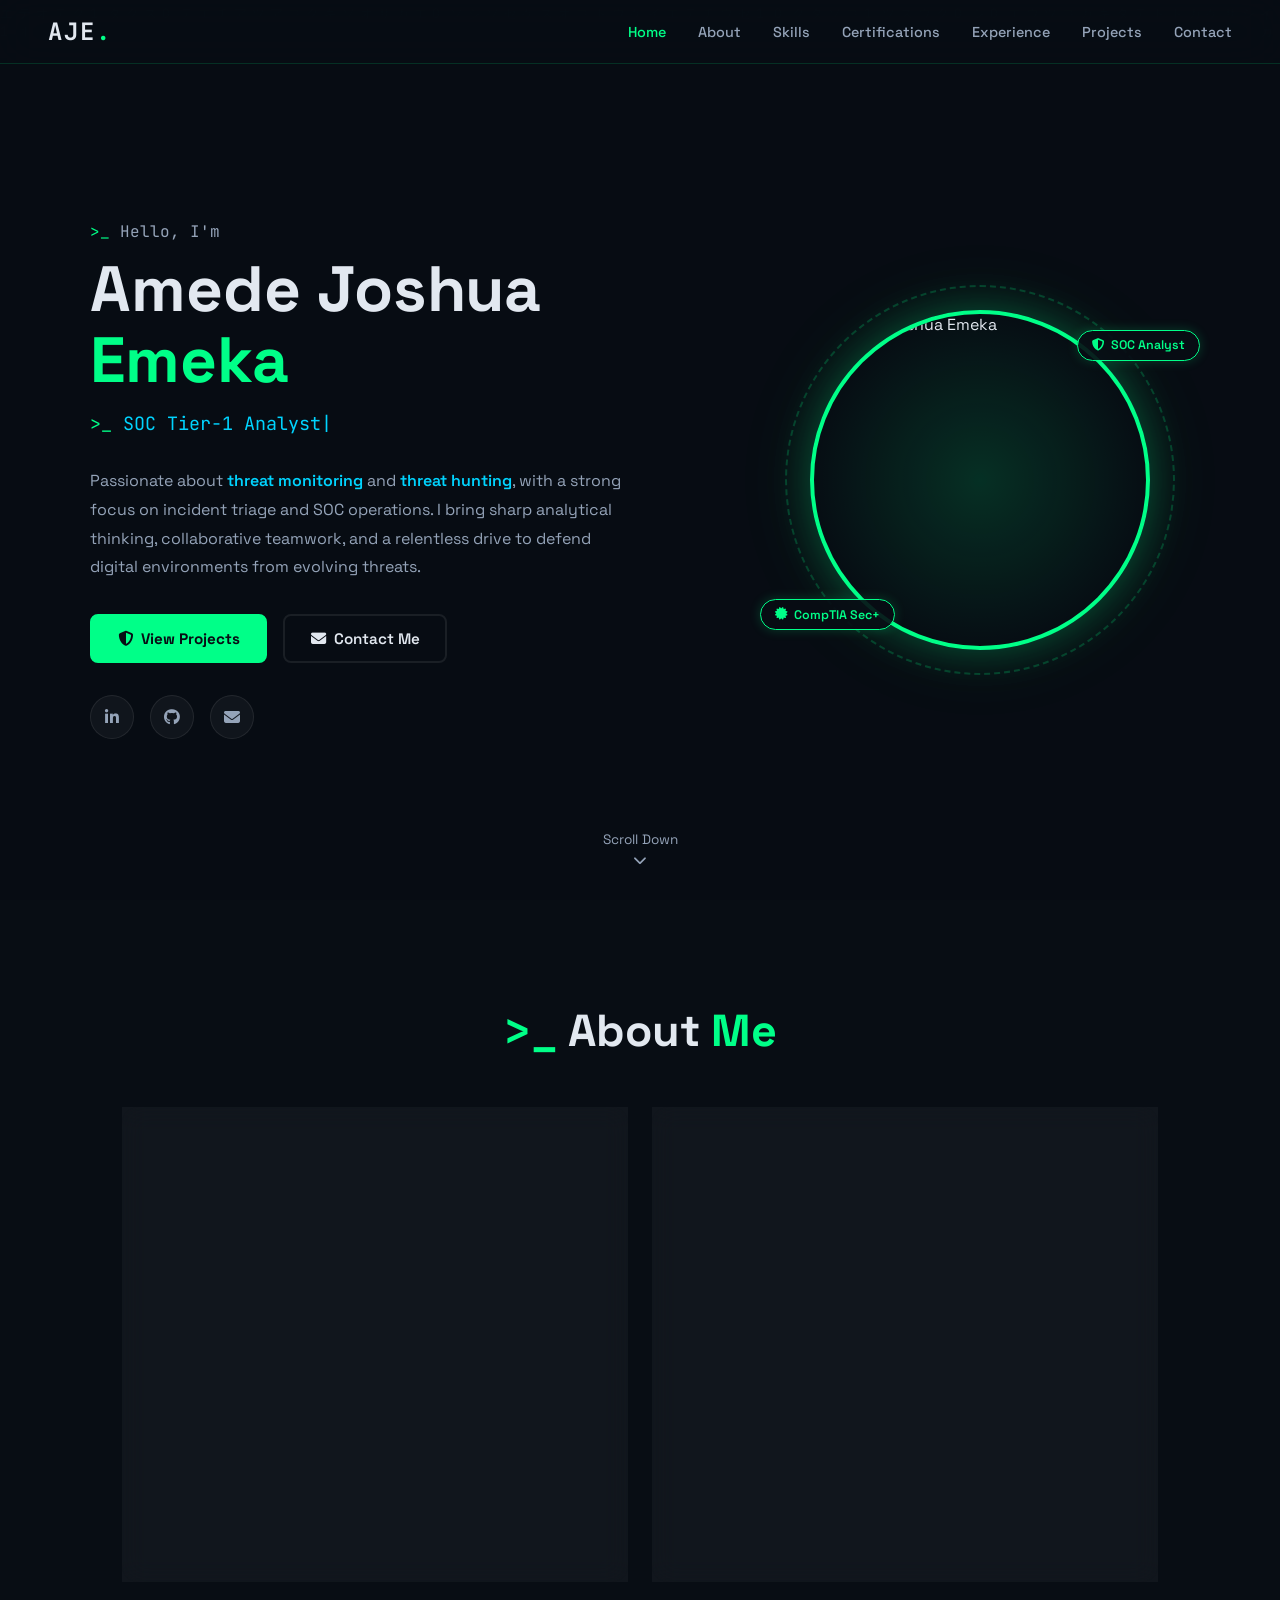
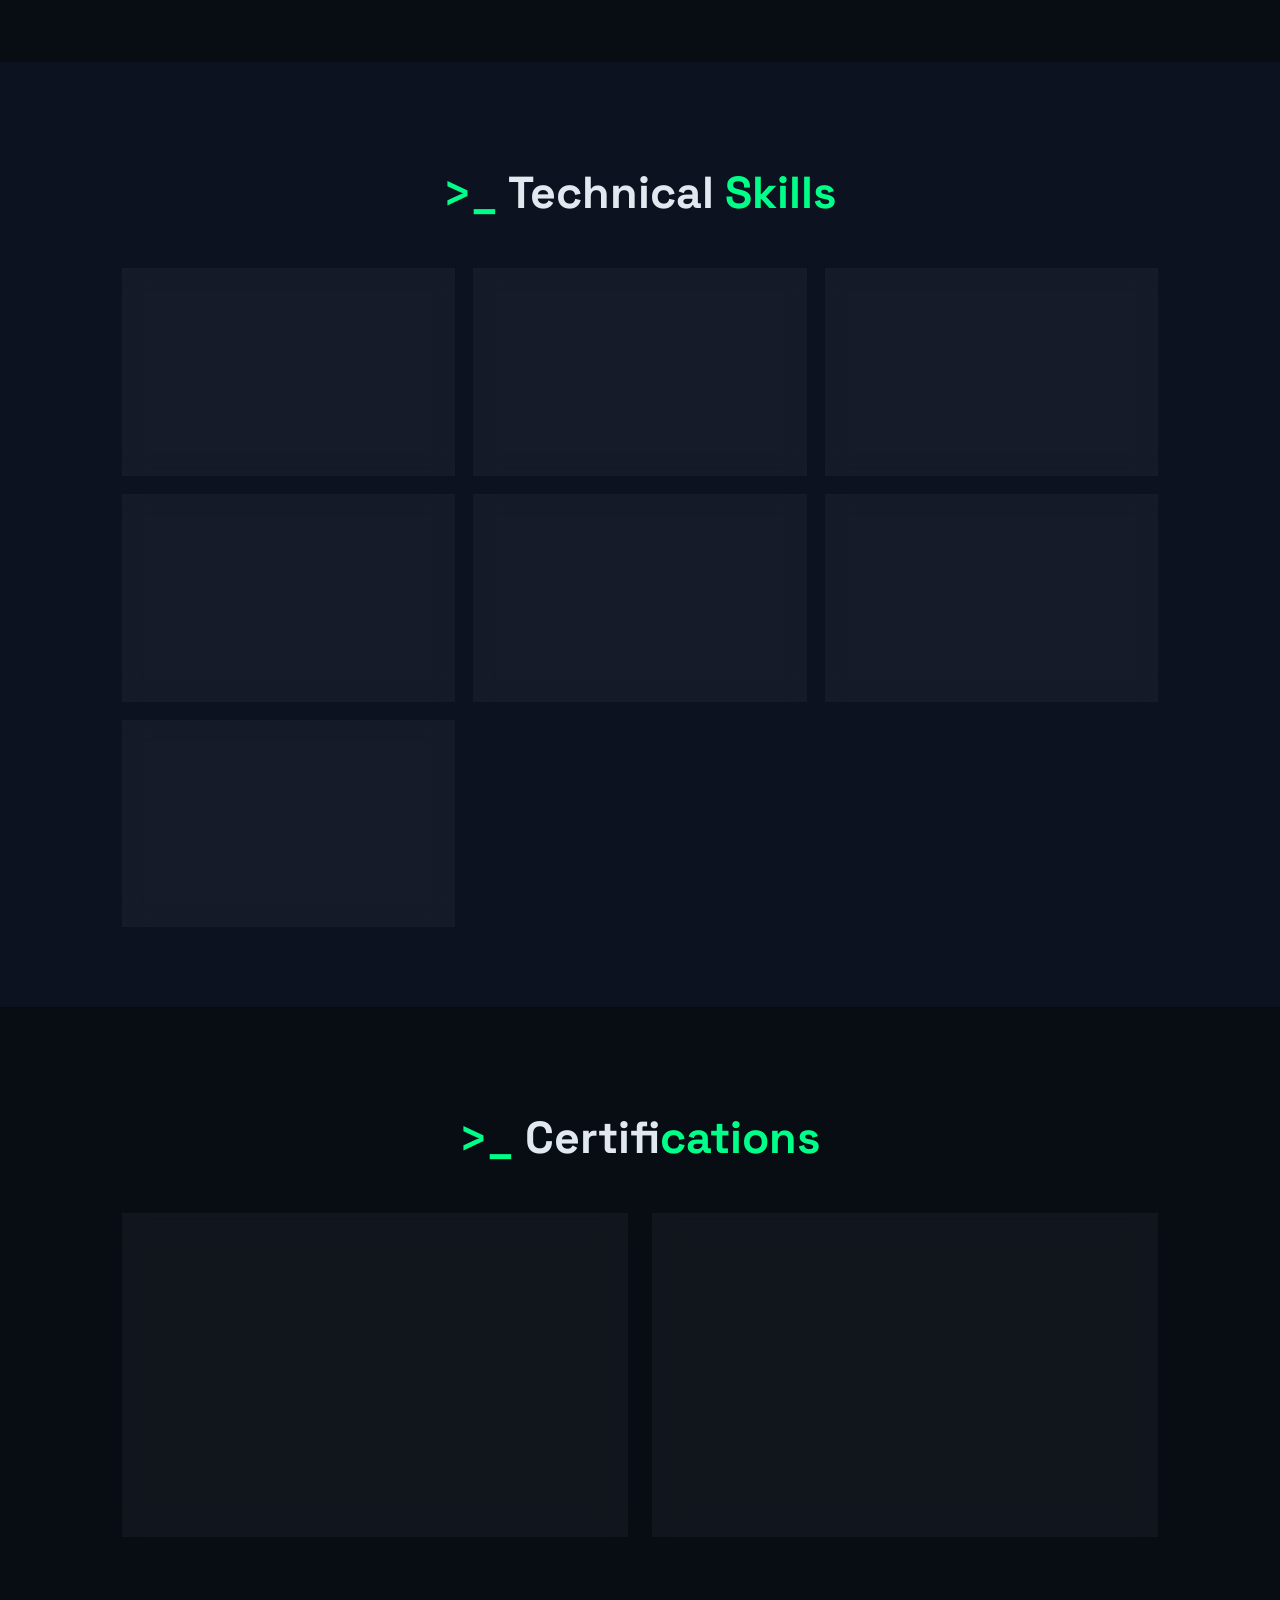
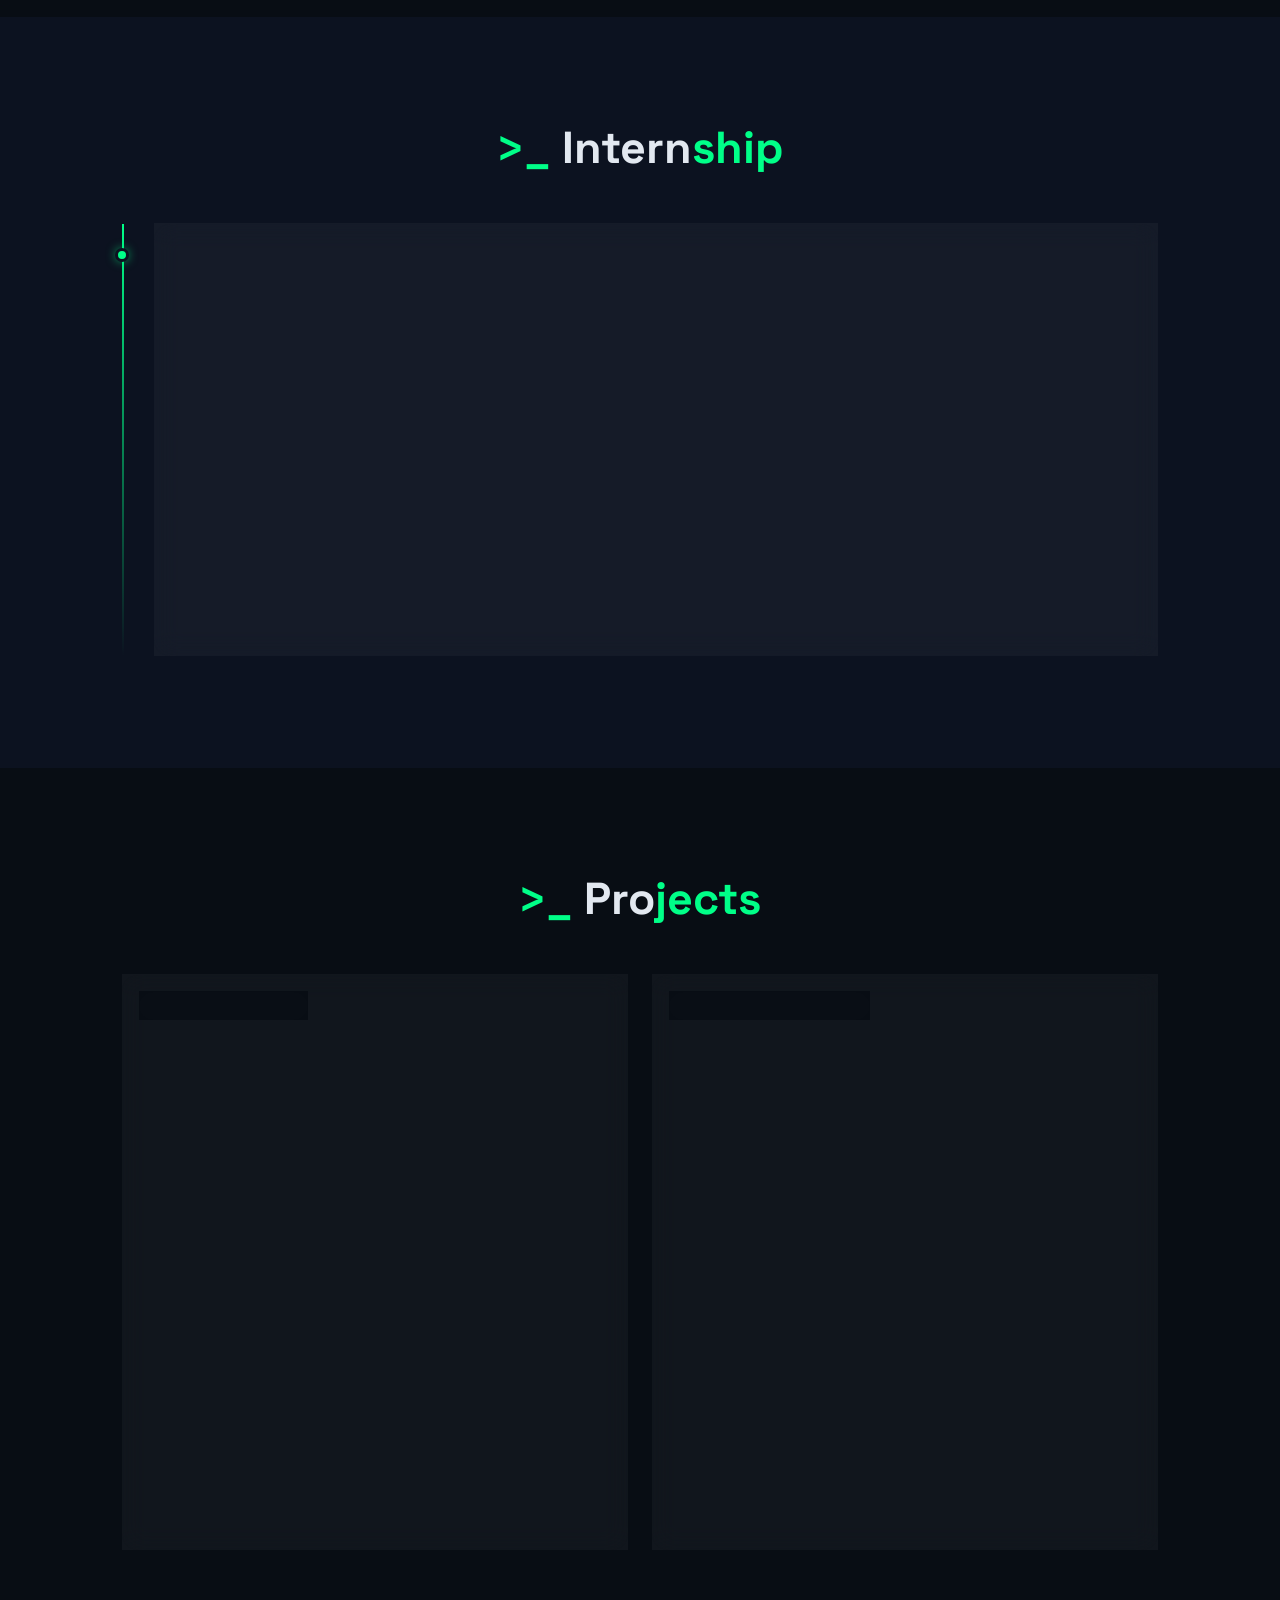
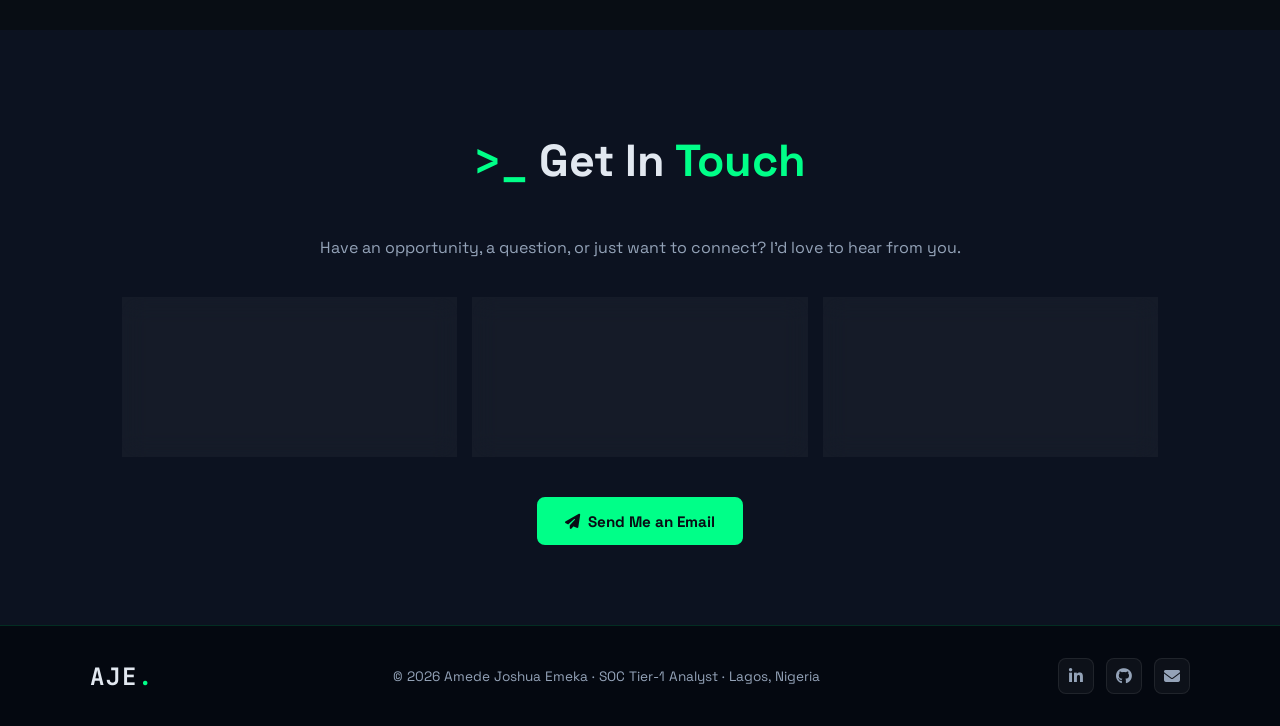
==== index.html @ b677f847 "Add files via upload" ====
<!DOCTYPE html>
<html lang="en">
<head>
<meta charset="UTF-8">
<meta name="viewport" content="width=device-width, initial-scale=1.0">
<title>Amede Joshua Emeka | SOC Tier-1 Analyst</title>
<meta name="description" content="Cybersecurity professional specializing in threat monitoring, incident triage, and SOC operations. CompTIA Security+ and ISC2 CC certified.">
<link rel="preconnect" href="https://fonts.googleapis.com">
<link href="https://fonts.googleapis.com/css2?family=JetBrains+Mono:wght@400;700&family=Space+Grotesk:wght@300;400;500;600;700&display=swap" rel="stylesheet">
<link rel="stylesheet" href="https://cdnjs.cloudflare.com/ajax/libs/font-awesome/6.5.0/css/all.min.css">
<link rel="stylesheet" href="style.css">
</head>
<body>
<canvas id="matrix-canvas"></canvas>

<!-- NAV -->
<nav id="navbar">
  <a href="#home" class="nav-logo">AJE<span>.</span></a>
  <ul class="nav-links">
    <li><a href="#home">Home</a></li>
    <li><a href="#about">About</a></li>
    <li><a href="#skills">Skills</a></li>
    <li><a href="#certs">Certifications</a></li>
    <li><a href="#experience">Experience</a></li>
    <li><a href="#projects">Projects</a></li>
    <li><a href="#contact">Contact</a></li>
  </ul>
  <button class="hamburger" id="hamburger" aria-label="Menu">
    <span></span><span></span><span></span>
  </button>
</nav>

<!-- HERO -->
<section id="home" class="hero">
  <div class="hero-content">
    <div class="hero-text">
      <div class="hero-greeting">
        <span class="terminal-prefix">&gt;_ </span>Hello, I'm
      </div>
      <h1 class="hero-name">Amede Joshua<br><span class="accent">Emeka</span></h1>
      <div class="hero-role">
        <span class="terminal-prefix">&gt;_ </span>
        <span id="typed-text"></span><span class="cursor-blink">|</span>
      </div>
      <p class="hero-bio">
        Passionate about <span class="highlight">threat monitoring</span> and <span class="highlight">threat hunting</span>, 
        with a strong focus on incident triage and SOC operations. I bring sharp analytical thinking, 
        collaborative teamwork, and a relentless drive to defend digital environments from evolving threats.
      </p>
      <div class="hero-buttons">
        <a href="#projects" class="btn-primary"><i class="fas fa-shield-halved"></i> View Projects</a>
        <a href="mailto:Joshmrjosh1@gmail.com" class="btn-secondary"><i class="fas fa-envelope"></i> Contact Me</a>
      </div>
      <div class="hero-socials">
        <a href="https://www.linkedin.com/in/amede-joshua-663421229" target="_blank" class="social-link" title="LinkedIn">
          <i class="fab fa-linkedin-in"></i>
        </a>
        <a href="https://github.com" target="_blank" class="social-link" title="GitHub">
          <i class="fab fa-github"></i>
        </a>
        <a href="mailto:Joshmrjosh1@gmail.com" class="social-link" title="Email">
          <i class="fas fa-envelope"></i>
        </a>
      </div>
    </div>
    <div class="hero-image-wrap">
      <div class="hex-ring"></div>
      <div class="profile-glow"></div>
      <img src="images/profile.jpg" alt="Amede Joshua Emeka" class="profile-img" id="profile-img">
      <div class="badge-chip top-right"><i class="fas fa-shield-halved"></i> SOC Analyst</div>
      <div class="badge-chip bottom-left"><i class="fas fa-certificate"></i> CompTIA Sec+</div>
    </div>
  </div>
  <a href="#about" class="scroll-down">
    <span>Scroll Down</span>
    <i class="fas fa-chevron-down bounce"></i>
  </a>
</section>

<!-- ABOUT -->
<section id="about" class="section">
  <div class="container">
    <h2 class="section-title"><span class="terminal-prefix">&gt;_</span> About <span class="accent">Me</span></h2>
    <div class="about-grid">
      <div class="about-card glass">
        <h3><i class="fas fa-user-shield accent-icon"></i> Who I Am</h3>
        <p>I'm a dedicated cybersecurity professional based in <strong>Lagos, Nigeria</strong>, currently serving as a 
        <strong>SOC Tier-1 Analyst</strong>. My journey into cybersecurity is driven by curiosity and a 
        commitment to protecting systems and people from digital threats.</p>
        <p>I bring a disciplined, methodical approach to security operations — monitoring alerts, triaging incidents, 
        analyzing logs, and communicating findings clearly. I thrive in team environments and value collaboration 
        as the backbone of an effective SOC.</p>
        <div class="info-chips">
          <span class="chip"><i class="fas fa-map-marker-alt"></i> Lagos, Nigeria</span>
          <span class="chip"><i class="fas fa-briefcase"></i> Open to Opportunities</span>
          <span class="chip"><i class="fas fa-envelope"></i> Joshmrjosh1@gmail.com</span>
        </div>
      </div>
      <div class="about-card glass">
        <h3><i class="fas fa-graduation-cap accent-icon"></i> Education</h3>
        <div class="edu-item">
          <div class="edu-icon"><i class="fas fa-university"></i></div>
          <div class="edu-info">
            <h4>B.Sc. Crop, Soil & Pest Management</h4>
            <p class="edu-school">Olusegun Agagu University of Science & Technology</p>
            <p class="edu-sub">Okitipupa, Ondo State, Nigeria &nbsp;·&nbsp; 5 Years</p>
          </div>
        </div>
        <div class="edu-note glass-inner">
          <i class="fas fa-lightbulb accent-icon"></i>
          <span>My background in science has shaped my analytical mindset — a skill that translates 
          powerfully into cybersecurity problem-solving and threat analysis.</span>
        </div>
      </div>
    </div>
  </div>
</section>

<!-- SKILLS -->
<section id="skills" class="section section-dark">
  <div class="container">
    <h2 class="section-title"><span class="terminal-prefix">&gt;_</span> Technical <span class="accent">Skills</span></h2>
    <div class="skills-grid">
      <div class="skill-card glass">
        <div class="skill-icon"><i class="fas fa-eye"></i></div>
        <h4>Monitoring & Alert Handling</h4>
        <p>Real-time SIEM monitoring, alert triage, and escalation workflows.</p>
        <div class="skill-bar"><div class="skill-fill" data-width="88"></div></div>
      </div>
      <div class="skill-card glass">
        <div class="skill-icon"><i class="fas fa-triangle-exclamation"></i></div>
        <h4>Incident Triage</h4>
        <p>Rapid classification, prioritization, and first-response actions.</p>
        <div class="skill-bar"><div class="skill-fill" data-width="85"></div></div>
      </div>
      <div class="skill-card glass">
        <div class="skill-icon"><i class="fas fa-magnifying-glass-chart"></i></div>
        <h4>Basic Threat Analysis</h4>
        <p>IOC identification, TTP mapping, and threat intelligence correlation.</p>
        <div class="skill-bar"><div class="skill-fill" data-width="80"></div></div>
      </div>
      <div class="skill-card glass">
        <div class="skill-icon"><i class="fas fa-file-lines"></i></div>
        <h4>Log Analysis</h4>
        <p>Parsing and interpreting system, network, and application logs.</p>
        <div class="skill-bar"><div class="skill-fill" data-width="82"></div></div>
      </div>
      <div class="skill-card glass">
        <div class="skill-icon"><i class="fas fa-comments"></i></div>
        <h4>Communication & Documentation</h4>
        <p>Clear incident reporting and stakeholder-ready documentation.</p>
        <div class="skill-bar"><div class="skill-fill" data-width="90"></div></div>
      </div>
      <div class="skill-card glass">
        <div class="skill-icon"><i class="fas fa-tools"></i></div>
        <h4>Tool Proficiency</h4>
        <p>Kali Linux · Nessus · Metasploit · Wireshark · Ansible · Nmap</p>
        <div class="skill-bar"><div class="skill-fill" data-width="78"></div></div>
      </div>
      <div class="skill-card glass">
        <div class="skill-icon"><i class="fas fa-lock"></i></div>
        <h4>Security Fundamentals</h4>
        <p>CIA Triad, network protocols, vulnerability management principles.</p>
        <div class="skill-bar"><div class="skill-fill" data-width="86"></div></div>
      </div>
    </div>
  </div>
</section>

<!-- CERTIFICATIONS -->
<section id="certs" class="section">
  <div class="container">
    <h2 class="section-title"><span class="terminal-prefix">&gt;_</span> Certifi<span class="accent">cations</span></h2>
    <div class="certs-grid">
      <div class="cert-card glass" onclick="openModal('modal-comptia')">
        <div class="cert-logo">
          <img src="https://comptiacdn.azureedge.net/webcontent/images/default-source/siteicons/logocomptia.svg" alt="CompTIA" style="width:120px;filter:brightness(0) invert(1)">
        </div>
        <div class="cert-info">
          <h3>CompTIA Security+</h3>
          <p class="cert-id">Candidate ID: COMP001022885450</p>
          <p class="cert-date"><i class="fas fa-calendar-check"></i> Issued: Oct 31, 2025 &nbsp;·&nbsp; Exp: Oct 31, 2028</p>
          <div class="cert-tags">
            <span class="ctag">SY0-701</span>
            <span class="ctag">Network Security</span>
            <span class="ctag">Threats &amp; Vuln</span>
          </div>
        </div>
        <div class="cert-view"><i class="fas fa-expand"></i> View Certificate</div>
      </div>
      <div class="cert-card glass" onclick="openModal('modal-isc2')">
        <div class="cert-logo" style="background:linear-gradient(135deg,#1a5276,#117a65);border-radius:12px;padding:1rem;text-align:center;">
          <span style="font-size:2.5rem;font-weight:900;color:#fff;letter-spacing:-2px;">ISC2</span>
          <div style="font-size:0.65rem;color:#7ec8c8;margin-top:2px;">INTERNATIONAL</div>
        </div>
        <div class="cert-info">
          <h3>Certified in Cybersecurity (CC)</h3>
          <p class="cert-id">Certification #: 2677561</p>
          <p class="cert-date"><i class="fas fa-calendar-check"></i> Since: Sep 1, 2025 &nbsp;·&nbsp; Exp: Aug 31, 2028</p>
          <div class="cert-tags">
            <span class="ctag">ISC2</span>
            <span class="ctag">Cybersecurity</span>
            <span class="ctag">ANAB Accredited</span>
          </div>
        </div>
        <div class="cert-view"><i class="fas fa-expand"></i> View Certificate</div>
      </div>
    </div>
  </div>
</section>

<!-- EXPERIENCE -->
<section id="experience" class="section section-dark">
  <div class="container">
    <h2 class="section-title"><span class="terminal-prefix">&gt;_</span> Intern<span class="accent">ship</span></h2>
    <div class="timeline">
      <div class="timeline-item">
        <div class="timeline-dot"></div>
        <div class="timeline-card glass">
          <div class="exp-header">
            <div>
              <h3>SOC Analyst Intern</h3>
              <p class="exp-company">
                <a href="https://www.cyblack.org/" target="_blank" class="company-link">
                  <i class="fas fa-external-link-alt"></i> CYBLACK
                </a>
              </p>
            </div>
            <div class="exp-meta">
              <span class="badge-status pulse"><i class="fas fa-circle"></i> Ongoing</span>
              <span class="badge-remote"><i class="fas fa-wifi"></i> Remote</span>
            </div>
          </div>
          <ul class="exp-list">
            <li><i class="fas fa-check-circle"></i> Monitoring security alerts and events using SIEM platforms to detect and respond to potential threats.</li>
            <li><i class="fas fa-check-circle"></i> Conducting incident triage — classifying, prioritizing, and escalating alerts based on severity and impact.</li>
            <li><i class="fas fa-check-circle"></i> Analyzing logs from endpoints, firewalls, and network devices to identify suspicious activity and IOCs.</li>
            <li><i class="fas fa-check-circle"></i> Collaborating with senior analysts on threat hunting exercises and vulnerability assessments.</li>
            <li><i class="fas fa-check-circle"></i> Documenting findings and producing clear incident reports for team review.</li>
          </ul>
          <div class="exp-tools">
            <span class="tool-tag">SIEM</span>
            <span class="tool-tag">Log Analysis</span>
            <span class="tool-tag">Threat Hunting</span>
            <span class="tool-tag">Incident Response</span>
            <span class="tool-tag">Documentation</span>
          </div>
          <div class="cyblack-about glass-inner">
            <i class="fas fa-info-circle accent-icon"></i>
            <span><strong>CYBLACK</strong> is a cybersecurity-focused organization dedicated to training and empowering African cybersecurity professionals through hands-on programs and real-world SOC experience.</span>
          </div>
        </div>
      </div>
    </div>
  </div>
</section>

<!-- PROJECTS -->
<section id="projects" class="section">
  <div class="container">
    <h2 class="section-title"><span class="terminal-prefix">&gt;_</span> Pro<span class="accent">jects</span></h2>
    <div class="projects-grid">
      <!-- Project 1 -->
      <div class="project-card glass">
        <div class="project-img-wrap">
          <img src="images/project-phishing.png" alt="Phishing Simulation" class="project-img">
          <div class="project-overlay">
            <span class="proj-category"><i class="fas fa-fish"></i> Phishing Simulation</span>
          </div>
        </div>
        <div class="project-body">
          <h3>Phishing Attack Simulation &amp; Incident Response Analysis</h3>
          <p>Conducted a phishing attack simulation using the <strong>SET Toolkit</strong> in a controlled lab environment. 
          Replicated real-world credential harvesting by cloning a legitimate login page, then analyzed the attack 
          from a SOC perspective — observing how convincing phishing interfaces can deceive users and capture sensitive credentials.</p>
          <div class="project-tools">
            <span class="tool-tag"><i class="fab fa-linux"></i> Kali Linux</span>
            <span class="tool-tag"><i class="fab fa-linux"></i> Ubuntu</span>
            <span class="tool-tag"><i class="fas fa-toolkit"></i> SET Toolkit</span>
          </div>
          <div class="project-links">
            <a href="#" class="proj-btn"><i class="fas fa-file-alt"></i> View Report</a>
          </div>
        </div>
      </div>
      <!-- Project 2 -->
      <div class="project-card glass">
        <div class="project-img-wrap nessus-banner">
          <div class="nessus-art">
            <div class="scan-line"></div>
            <div class="nessus-title"><i class="fas fa-bug"></i><br>Nessus<br>Vulnerability Assessment</div>
          </div>
          <div class="project-overlay">
            <span class="proj-category"><i class="fas fa-bug"></i> Vulnerability Assessment</span>
          </div>
        </div>
        <div class="project-body">
          <h3>Nessus Vulnerability Assessment &amp; Patch Management</h3>
          <p>Performed a comprehensive Nessus vulnerability assessment on Linux systems and web applications. 
          Configured credentialed SSH scans to audit Linux servers, ran web application scans on Nginx, 
          documented CVEs and severity levels, and applied automated patch management with <strong>Ansible</strong>. 
          Set up SMTP email reporting and compiled a stakeholder-ready report.</p>
          <div class="project-tools">
            <span class="tool-tag">Nessus</span>
            <span class="tool-tag">OpenSSH</span>
            <span class="tool-tag">Nginx</span>
            <span class="tool-tag">Ansible</span>
            <span class="tool-tag">SMTP/Gmail</span>
            <span class="tool-tag">Linux</span>
          </div>
          <div class="project-links">
            <a href="#" class="proj-btn"><i class="fas fa-file-alt"></i> View Report</a>
          </div>
        </div>
      </div>
    </div>
  </div>
</section>

<!-- CONTACT -->
<section id="contact" class="section section-dark">
  <div class="container contact-container">
    <h2 class="section-title"><span class="terminal-prefix">&gt;_</span> Get In <span class="accent">Touch</span></h2>
    <p class="contact-sub">Have an opportunity, a question, or just want to connect? I'd love to hear from you.</p>
    <div class="contact-grid">
      <a href="mailto:Joshmrjosh1@gmail.com" class="contact-card glass">
        <div class="contact-icon"><i class="fas fa-envelope"></i></div>
        <h4>Email</h4>
        <p>Joshmrjosh1@gmail.com</p>
      </a>
      <a href="https://www.linkedin.com/in/amede-joshua-663421229" target="_blank" class="contact-card glass">
        <div class="contact-icon"><i class="fab fa-linkedin-in"></i></div>
        <h4>LinkedIn</h4>
        <p>amede-joshua-663421229</p>
      </a>
      <a href="https://github.com" target="_blank" class="contact-card glass">
        <div class="contact-icon"><i class="fab fa-github"></i></div>
        <h4>GitHub</h4>
        <p>View my repositories</p>
      </a>
    </div>
    <a href="mailto:Joshmrjosh1@gmail.com" class="btn-primary contact-cta">
      <i class="fas fa-paper-plane"></i> Send Me an Email
    </a>
  </div>
</section>

<!-- FOOTER -->
<footer>
  <div class="footer-inner">
    <span class="nav-logo">AJE<span>.</span></span>
    <p>&copy; 2026 Amede Joshua Emeka · SOC Tier-1 Analyst · Lagos, Nigeria</p>
    <div class="footer-socials">
      <a href="https://www.linkedin.com/in/amede-joshua-663421229" target="_blank"><i class="fab fa-linkedin-in"></i></a>
      <a href="https://github.com" target="_blank"><i class="fab fa-github"></i></a>
      <a href="mailto:Joshmrjosh1@gmail.com"><i class="fas fa-envelope"></i></a>
    </div>
  </div>
</footer>

<!-- MODALS -->
<div class="modal-overlay" id="modal-comptia" onclick="closeModal('modal-comptia')">
  <div class="modal-box" onclick="event.stopPropagation()">
    <button class="modal-close" onclick="closeModal('modal-comptia')">&times;</button>
    <img src="images/cert-comptia.jpg" alt="CompTIA Security+ Certificate" style="width:100%;border-radius:8px;">
  </div>
</div>
<div class="modal-overlay" id="modal-isc2" onclick="closeModal('modal-isc2')">
  <div class="modal-box" onclick="event.stopPropagation()">
    <button class="modal-close" onclick="closeModal('modal-isc2')">&times;</button>
    <img src="images/cert-isc2.jpg" alt="ISC2 CC Certificate" style="width:100%;border-radius:8px;">
  </div>
</div>

<script src="script.js"></script>
</body>
</html>
---- style.css ----
/* ===== RESET & BASE ===== */
*, *::before, *::after { box-sizing: border-box; margin: 0; padding: 0; }

:root {
  --bg: #080d14;
  --bg2: #0c1220;
  --bg3: #111827;
  --green: #00ff88;
  --green2: #00cc6a;
  --cyan: #00d4ff;
  --purple: #7c3aed;
  --text: #e2e8f0;
  --text-dim: #94a3b8;
  --border: rgba(0,255,136,0.15);
  --glass: rgba(255,255,255,0.04);
  --glass-border: rgba(255,255,255,0.08);
  --radius: 16px;
  --shadow: 0 8px 32px rgba(0,0,0,0.4);
}

html { scroll-behavior: smooth; }

body {
  font-family: 'Space Grotesk', sans-serif;
  background: var(--bg);
  color: var(--text);
  overflow-x: hidden;
  font-style: normal;
}

#matrix-canvas {
  position: fixed;
  top: 0; left: 0;
  width: 100%; height: 100%;
  z-index: 0;
  opacity: 0.04;
  pointer-events: none;
}

.accent { color: var(--green); }
.accent-icon { color: var(--green); margin-right: 8px; }
.highlight { color: var(--cyan); font-weight: 600; }
.terminal-prefix { color: var(--green); font-family: 'JetBrains Mono', monospace; }

/* ===== NAV ===== */
#navbar {
  position: fixed; top: 0; left: 0; right: 0; z-index: 1000;
  display: flex; align-items: center; justify-content: space-between;
  padding: 1rem 3rem;
  background: rgba(8,13,20,0.85);
  backdrop-filter: blur(20px);
  border-bottom: 1px solid var(--border);
  transition: all 0.3s;
}
#navbar.scrolled { padding: 0.6rem 3rem; }
.nav-logo {
  font-family: 'JetBrains Mono', monospace;
  font-size: 1.5rem; font-weight: 700;
  color: var(--text); text-decoration: none;
  letter-spacing: 2px;
}
.nav-logo span { color: var(--green); }
.nav-links { display: flex; gap: 2rem; list-style: none; }
.nav-links a {
  color: var(--text-dim); text-decoration: none;
  font-size: 0.9rem; font-weight: 500;
  transition: color 0.2s; position: relative;
}
.nav-links a::after {
  content: ''; position: absolute; bottom: -4px; left: 0;
  width: 0; height: 2px; background: var(--green);
  transition: width 0.3s;
}
.nav-links a:hover { color: var(--green); }
.nav-links a:hover::after { width: 100%; }
.hamburger { display: none; flex-direction: column; gap: 5px; background: none; border: none; cursor: pointer; padding: 4px; }
.hamburger span { display: block; width: 24px; height: 2px; background: var(--text); border-radius: 2px; transition: all 0.3s; }

/* ===== SECTIONS ===== */
.section { position: relative; z-index: 1; padding: 100px 0 80px; }
.section-dark { background: var(--bg2); }
.container { max-width: 1100px; margin: 0 auto; padding: 0 2rem; }

.section-title {
  font-size: clamp(2rem, 4vw, 2.8rem);
  font-weight: 700; margin-bottom: 3rem;
  text-align: center;
}

/* ===== GLASS ===== */
.glass {
  background: var(--glass);
  border: 1px solid var(--glass-border);
  backdrop-filter: blur(12px);
  border-radius: var(--radius);
}
.glass-inner {
  background: rgba(0,255,136,0.05);
  border: 1px solid rgba(0,255,136,0.12);
  border-radius: 10px;
  padding: 0.75rem 1rem;
  display: flex; align-items: flex-start; gap: 0.6rem;
  font-size: 0.87rem; color: var(--text-dim); margin-top: 1.2rem;
}

/* ===== HERO ===== */
.hero {
  min-height: 100vh; display: flex; flex-direction: column;
  justify-content: center; padding: 120px 3rem 60px;
  position: relative; z-index: 1;
}
.hero-content {
  max-width: 1100px; margin: 0 auto; width: 100%;
  display: grid; grid-template-columns: 1fr 420px; gap: 4rem; align-items: center;
}
.hero-greeting {
  font-family: 'JetBrains Mono', monospace;
  color: var(--text-dim); font-size: 1rem; margin-bottom: 0.75rem;
}
.hero-name {
  font-size: clamp(2.6rem, 5vw, 4rem); font-weight: 700;
  line-height: 1.1; margin-bottom: 1rem;
}
.hero-role {
  font-family: 'JetBrains Mono', monospace;
  font-size: 1.15rem; color: var(--cyan); margin-bottom: 1.5rem;
  min-height: 2rem;
}
.cursor-blink { animation: blink 1s step-end infinite; }
@keyframes blink { 50% { opacity: 0; } }
.hero-bio {
  color: var(--text-dim); line-height: 1.8; font-size: 1rem;
  max-width: 540px; margin-bottom: 2rem;
}
.hero-buttons { display: flex; gap: 1rem; flex-wrap: wrap; margin-bottom: 2rem; }
.btn-primary {
  display: inline-flex; align-items: center; gap: 0.5rem;
  background: var(--green); color: #080d14;
  padding: 0.8rem 1.6rem; border-radius: 8px;
  font-weight: 700; font-size: 0.95rem; text-decoration: none;
  transition: all 0.25s; border: 2px solid var(--green);
}
.btn-primary:hover { background: transparent; color: var(--green); box-shadow: 0 0 20px rgba(0,255,136,0.3); }
.btn-secondary {
  display: inline-flex; align-items: center; gap: 0.5rem;
  background: transparent; color: var(--text);
  padding: 0.8rem 1.6rem; border-radius: 8px;
  font-weight: 600; font-size: 0.95rem; text-decoration: none;
  border: 2px solid var(--glass-border); transition: all 0.25s;
}
.btn-secondary:hover { border-color: var(--cyan); color: var(--cyan); }
.hero-socials { display: flex; gap: 1rem; }
.social-link {
  width: 44px; height: 44px; border-radius: 50%;
  background: var(--glass); border: 1px solid var(--glass-border);
  display: flex; align-items: center; justify-content: center;
  color: var(--text-dim); text-decoration: none; font-size: 1rem;
  transition: all 0.25s;
}
.social-link:hover { background: var(--green); color: #080d14; border-color: var(--green); transform: translateY(-3px); }

/* HERO IMAGE */
.hero-image-wrap {
  position: relative; display: flex; justify-content: center; align-items: center;
}
.profile-img {
  width: 340px; height: 340px; object-fit: cover; object-position: top;
  border-radius: 50%; position: relative; z-index: 2;
  border: 4px solid var(--green);
  box-shadow: 0 0 40px rgba(0,255,136,0.25), 0 0 80px rgba(0,255,136,0.1);
  transition: transform 0.3s;
}
.profile-img:hover { transform: scale(1.03); }
.profile-glow {
  position: absolute; width: 360px; height: 360px; border-radius: 50%;
  background: radial-gradient(circle, rgba(0,255,136,0.15) 0%, transparent 70%);
  z-index: 1; animation: pulse-glow 3s ease-in-out infinite;
}
@keyframes pulse-glow { 0%,100% { transform: scale(1); opacity: 0.8; } 50% { transform: scale(1.1); opacity: 1; } }
.hex-ring {
  position: absolute; width: 390px; height: 390px; border-radius: 50%;
  border: 2px dashed rgba(0,255,136,0.2);
  animation: spin-slow 20s linear infinite; z-index: 0;
}
@keyframes spin-slow { to { transform: rotate(360deg); } }
.badge-chip {
  position: absolute; z-index: 3;
  background: rgba(8,13,20,0.9); border: 1px solid var(--green);
  color: var(--green); padding: 0.4rem 0.9rem; border-radius: 20px;
  font-size: 0.78rem; font-weight: 600; display: flex; align-items: center; gap: 0.4rem;
  box-shadow: 0 0 12px rgba(0,255,136,0.2);
}
.top-right { top: 20px; right: -10px; }
.bottom-left { bottom: 20px; left: -10px; }

.scroll-down {
  position: absolute; bottom: 2rem; left: 50%; transform: translateX(-50%);
  color: var(--text-dim); text-decoration: none; font-size: 0.85rem;
  display: flex; flex-direction: column; align-items: center; gap: 0.4rem;
  transition: color 0.2s;
}
.scroll-down:hover { color: var(--green); }
.bounce { animation: bounce 2s ease-in-out infinite; }
@keyframes bounce { 0%,100% { transform: translateY(0); } 50% { transform: translateY(6px); } }

/* ===== ABOUT ===== */
.about-grid { display: grid; grid-template-columns: 1fr 1fr; gap: 1.5rem; }
.about-card { padding: 2rem; }
.about-card h3 { font-size: 1.15rem; font-weight: 600; margin-bottom: 1rem; display: flex; align-items: center; }
.about-card p { color: var(--text-dim); line-height: 1.8; font-size: 0.95rem; margin-bottom: 0.75rem; }
.info-chips { display: flex; flex-wrap: wrap; gap: 0.5rem; margin-top: 1rem; }
.chip {
  background: rgba(0,255,136,0.08); border: 1px solid rgba(0,255,136,0.2);
  color: var(--green); padding: 0.35rem 0.8rem; border-radius: 20px;
  font-size: 0.8rem; display: flex; align-items: center; gap: 0.4rem;
}
.edu-item { display: flex; gap: 1rem; align-items: flex-start; margin-bottom: 1rem; }
.edu-icon {
  width: 44px; height: 44px; border-radius: 10px;
  background: rgba(0,255,136,0.1); border: 1px solid var(--border);
  display: flex; align-items: center; justify-content: center;
  color: var(--green); font-size: 1.1rem; flex-shrink: 0;
}
.edu-info h4 { font-size: 1rem; font-weight: 600; margin-bottom: 0.25rem; }
.edu-school { color: var(--cyan); font-size: 0.88rem; margin-bottom: 0.2rem; }
.edu-sub { color: var(--text-dim); font-size: 0.82rem; }

/* ===== SKILLS ===== */
.skills-grid {
  display: grid; grid-template-columns: repeat(auto-fill, minmax(280px, 1fr)); gap: 1.2rem;
}
.skill-card {
  padding: 1.5rem; transition: transform 0.25s, border-color 0.25s;
  border-radius: var(--radius);
}
.skill-card:hover { transform: translateY(-5px); border-color: rgba(0,255,136,0.3); }
.skill-icon {
  width: 48px; height: 48px; border-radius: 12px;
  background: rgba(0,255,136,0.1); border: 1px solid var(--border);
  display: flex; align-items: center; justify-content: center;
  color: var(--green); font-size: 1.2rem; margin-bottom: 1rem;
}
.skill-card h4 { font-size: 1rem; font-weight: 600; margin-bottom: 0.5rem; }
.skill-card p { color: var(--text-dim); font-size: 0.85rem; line-height: 1.6; margin-bottom: 1rem; }
.skill-bar {
  height: 4px; background: rgba(255,255,255,0.08); border-radius: 4px; overflow: hidden;
}
.skill-fill {
  height: 100%; width: 0; background: linear-gradient(90deg, var(--green), var(--cyan));
  border-radius: 4px; transition: width 1.2s ease;
}

/* ===== CERTS ===== */
.certs-grid { display: grid; grid-template-columns: 1fr 1fr; gap: 1.5rem; }
.cert-card {
  padding: 2rem; cursor: pointer; transition: all 0.3s;
  display: flex; flex-direction: column; gap: 1rem;
}
.cert-card:hover { border-color: rgba(0,255,136,0.4); transform: translateY(-4px); box-shadow: 0 16px 40px rgba(0,255,136,0.1); }
.cert-logo { display: flex; align-items: center; justify-content: center; min-height: 60px; }
.cert-info h3 { font-size: 1.1rem; font-weight: 700; margin-bottom: 0.4rem; }
.cert-id { font-family: 'JetBrains Mono', monospace; font-size: 0.78rem; color: var(--text-dim); margin-bottom: 0.3rem; }
.cert-date { font-size: 0.82rem; color: var(--cyan); margin-bottom: 0.75rem; }
.cert-tags { display: flex; flex-wrap: wrap; gap: 0.4rem; }
.ctag {
  background: rgba(0,212,255,0.08); border: 1px solid rgba(0,212,255,0.2);
  color: var(--cyan); padding: 0.2rem 0.6rem; border-radius: 4px; font-size: 0.75rem;
}
.cert-view {
  text-align: center; padding: 0.6rem; border-radius: 8px;
  border: 1px dashed rgba(0,255,136,0.3); color: var(--green);
  font-size: 0.85rem; font-weight: 600; transition: all 0.2s;
}
.cert-card:hover .cert-view { background: rgba(0,255,136,0.1); }

/* ===== TIMELINE / EXPERIENCE ===== */
.timeline { position: relative; padding-left: 2rem; }
.timeline::before {
  content: ''; position: absolute; left: 0; top: 0; bottom: 0;
  width: 2px; background: linear-gradient(to bottom, var(--green), transparent);
}
.timeline-item { position: relative; margin-bottom: 2rem; }
.timeline-dot {
  position: absolute; left: -2.45rem; top: 1.5rem;
  width: 14px; height: 14px; border-radius: 50%;
  background: var(--green); border: 3px solid var(--bg2);
  box-shadow: 0 0 10px rgba(0,255,136,0.5);
}
.timeline-card { padding: 2rem; }
.exp-header { display: flex; justify-content: space-between; align-items: flex-start; margin-bottom: 1.2rem; flex-wrap: wrap; gap: 1rem; }
.exp-header h3 { font-size: 1.2rem; font-weight: 700; margin-bottom: 0.3rem; }
.company-link { color: var(--cyan); text-decoration: none; font-size: 1rem; font-weight: 600; display: flex; align-items: center; gap: 0.4rem; }
.company-link:hover { color: var(--green); }
.exp-meta { display: flex; flex-direction: column; gap: 0.5rem; align-items: flex-end; }
.badge-status {
  background: rgba(0,255,136,0.1); border: 1px solid rgba(0,255,136,0.3);
  color: var(--green); padding: 0.3rem 0.8rem; border-radius: 20px; font-size: 0.8rem; font-weight: 600;
  display: flex; align-items: center; gap: 0.4rem;
}
.badge-status .fa-circle { font-size: 0.5rem; }
.pulse { animation: status-pulse 2s infinite; }
@keyframes status-pulse { 0%,100% { box-shadow: 0 0 0 0 rgba(0,255,136,0.3); } 50% { box-shadow: 0 0 0 6px rgba(0,255,136,0); } }
.badge-remote {
  background: rgba(0,212,255,0.08); border: 1px solid rgba(0,212,255,0.2);
  color: var(--cyan); padding: 0.3rem 0.8rem; border-radius: 20px; font-size: 0.8rem; font-weight: 600;
  display: flex; align-items: center; gap: 0.4rem;
}
.exp-list { list-style: none; margin-bottom: 1.2rem; }
.exp-list li { color: var(--text-dim); font-size: 0.9rem; line-height: 1.7; margin-bottom: 0.5rem; display: flex; gap: 0.6rem; align-items: flex-start; }
.exp-list .fa-check-circle { color: var(--green); margin-top: 3px; flex-shrink: 0; font-size: 0.85rem; }
.exp-tools { display: flex; flex-wrap: wrap; gap: 0.5rem; }
.tool-tag {
  background: rgba(0,255,136,0.07); border: 1px solid rgba(0,255,136,0.15);
  color: var(--green); padding: 0.25rem 0.7rem; border-radius: 6px; font-size: 0.8rem; font-weight: 500;
  display: inline-flex; align-items: center; gap: 0.35rem;
}
.cyblack-about { margin-top: 1.2rem; }

/* ===== PROJECTS ===== */
.projects-grid { display: grid; grid-template-columns: 1fr 1fr; gap: 1.5rem; }
.project-card { overflow: hidden; transition: transform 0.3s, border-color 0.3s; }
.project-card:hover { transform: translateY(-6px); border-color: rgba(0,255,136,0.3); }
.project-img-wrap { position: relative; height: 220px; overflow: hidden; }
.project-img { width: 100%; height: 100%; object-fit: cover; transition: transform 0.4s; filter: brightness(0.8); }
.project-card:hover .project-img { transform: scale(1.05); }
.nessus-banner {
  background: linear-gradient(135deg, #0a0f1e 0%, #1a0533 50%, #0a0f1e 100%);
  display: flex; align-items: center; justify-content: center;
  position: relative; overflow: hidden;
}
.nessus-art { text-align: center; z-index: 1; }
.nessus-title { color: var(--cyan); font-family: 'JetBrains Mono', monospace; font-size: 1.1rem; font-weight: 700; line-height: 1.4; }
.nessus-title .fa-bug { font-size: 2.5rem; margin-bottom: 0.5rem; display: block; color: var(--green); }
.scan-line {
  position: absolute; top: 0; left: 0; right: 0; height: 2px;
  background: linear-gradient(90deg, transparent, var(--green), transparent);
  animation: scan 3s ease-in-out infinite;
}
@keyframes scan { 0% { top: 0; } 100% { top: 100%; } }
.project-overlay {
  position: absolute; top: 1rem; left: 1rem; z-index: 2;
}
.proj-category {
  background: rgba(8,13,20,0.85); border: 1px solid var(--border);
  color: var(--green); padding: 0.3rem 0.8rem; border-radius: 20px; font-size: 0.78rem; font-weight: 600;
  display: inline-flex; align-items: center; gap: 0.4rem; backdrop-filter: blur(8px);
}
.project-body { padding: 1.5rem; }
.project-body h3 { font-size: 1.05rem; font-weight: 700; margin-bottom: 0.75rem; }
.project-body p { color: var(--text-dim); font-size: 0.88rem; line-height: 1.7; margin-bottom: 1rem; }
.project-tools { display: flex; flex-wrap: wrap; gap: 0.4rem; margin-bottom: 1rem; }
.project-links { display: flex; gap: 0.8rem; }
.proj-btn {
  display: inline-flex; align-items: center; gap: 0.4rem;
  border: 1px solid var(--border); color: var(--text);
  padding: 0.5rem 1rem; border-radius: 8px; font-size: 0.85rem; font-weight: 600;
  text-decoration: none; transition: all 0.25s;
}
.proj-btn:hover { border-color: var(--green); color: var(--green); }

/* ===== CONTACT ===== */
.contact-container { text-align: center; }
.contact-sub { color: var(--text-dim); font-size: 1rem; margin-bottom: 2.5rem; }
.contact-grid { display: grid; grid-template-columns: repeat(3, 1fr); gap: 1rem; margin-bottom: 2rem; }
.contact-card {
  padding: 1.5rem; text-decoration: none; color: var(--text);
  transition: all 0.25s; display: flex; flex-direction: column; align-items: center; gap: 0.6rem;
}
.contact-card:hover { border-color: var(--green); transform: translateY(-4px); color: var(--green); }
.contact-icon { width: 52px; height: 52px; border-radius: 50%; background: rgba(0,255,136,0.1); border: 1px solid var(--border); display: flex; align-items: center; justify-content: center; font-size: 1.3rem; color: var(--green); }
.contact-card h4 { font-size: 1rem; font-weight: 700; }
.contact-card p { color: var(--text-dim); font-size: 0.85rem; }
.contact-cta { margin-top: 0.5rem; }

/* ===== FOOTER ===== */
footer {
  background: #040810; border-top: 1px solid var(--border);
  padding: 2rem; position: relative; z-index: 1;
}
.footer-inner { max-width: 1100px; margin: 0 auto; display: flex; align-items: center; justify-content: space-between; flex-wrap: wrap; gap: 1rem; }
.footer-inner p { color: var(--text-dim); font-size: 0.85rem; }
.footer-socials { display: flex; gap: 0.75rem; }
.footer-socials a { width: 36px; height: 36px; border-radius: 8px; background: var(--glass); border: 1px solid var(--glass-border); display: flex; align-items: center; justify-content: center; color: var(--text-dim); text-decoration: none; transition: all 0.2s; }
.footer-socials a:hover { color: var(--green); border-color: var(--green); }

/* ===== MODALS ===== */
.modal-overlay { display: none; position: fixed; inset: 0; background: rgba(0,0,0,0.85); z-index: 9999; align-items: center; justify-content: center; padding: 1.5rem; }
.modal-overlay.open { display: flex; }
.modal-box { background: var(--bg2); border-radius: var(--radius); max-width: 680px; width: 100%; padding: 1rem; position: relative; }
.modal-close { position: absolute; top: 0.5rem; right: 0.5rem; background: rgba(255,255,255,0.1); border: none; width: 32px; height: 32px; border-radius: 50%; font-size: 1.2rem; cursor: pointer; color: var(--text); display: flex; align-items: center; justify-content: center; transition: background 0.2s; z-index: 1; }
.modal-close:hover { background: var(--green); color: #080d14; }

/* ===== RESPONSIVE ===== */
@media (max-width: 900px) {
  .hero-content { grid-template-columns: 1fr; text-align: center; gap: 2.5rem; }
  .hero-buttons, .hero-socials { justify-content: center; }
  .hero-bio { margin: 0 auto 2rem; }
  .profile-img { width: 260px; height: 260px; }
  .hex-ring { width: 300px; height: 300px; }
  .profile-glow { width: 280px; height: 280px; }
  .hero-image-wrap { order: -1; }
  .about-grid, .certs-grid, .projects-grid { grid-template-columns: 1fr; }
  .contact-grid { grid-template-columns: 1fr; }
  #navbar { padding: 1rem 1.5rem; }
  .nav-links { display: none; flex-direction: column; position: fixed; top: 0; left: 0; right: 0; bottom: 0; background: rgba(8,13,20,0.97); align-items: center; justify-content: center; gap: 2rem; font-size: 1.2rem; }
  .nav-links.open { display: flex; }
  .hamburger { display: flex; z-index: 1001; }
  .hero { padding: 100px 1.5rem 60px; }
  .top-right { right: 5px; top: 5px; }
  .bottom-left { left: 5px; bottom: 5px; }
}

/* ===== ANIMATIONS ===== */
.fade-up { opacity: 0; transform: translateY(30px); transition: opacity 0.6s ease, transform 0.6s ease; }
.fade-up.visible { opacity: 1; transform: translateY(0); }
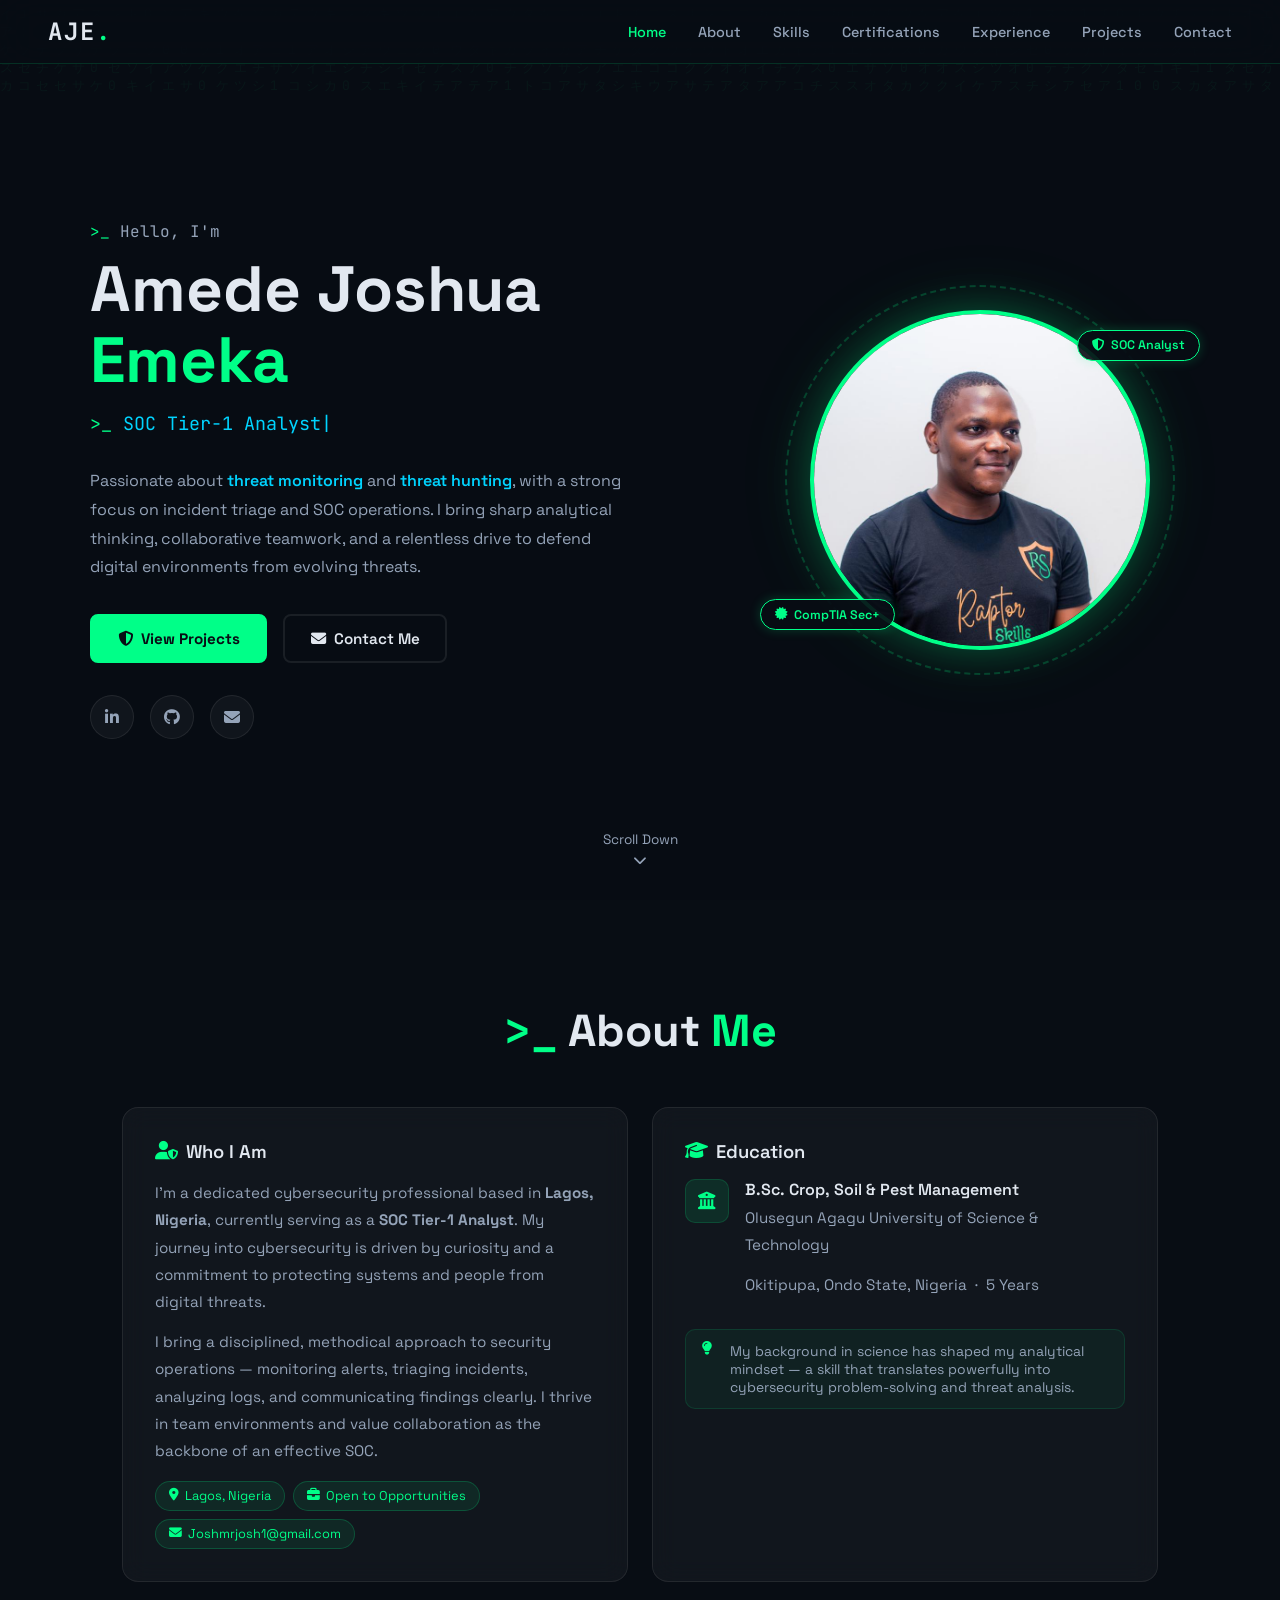
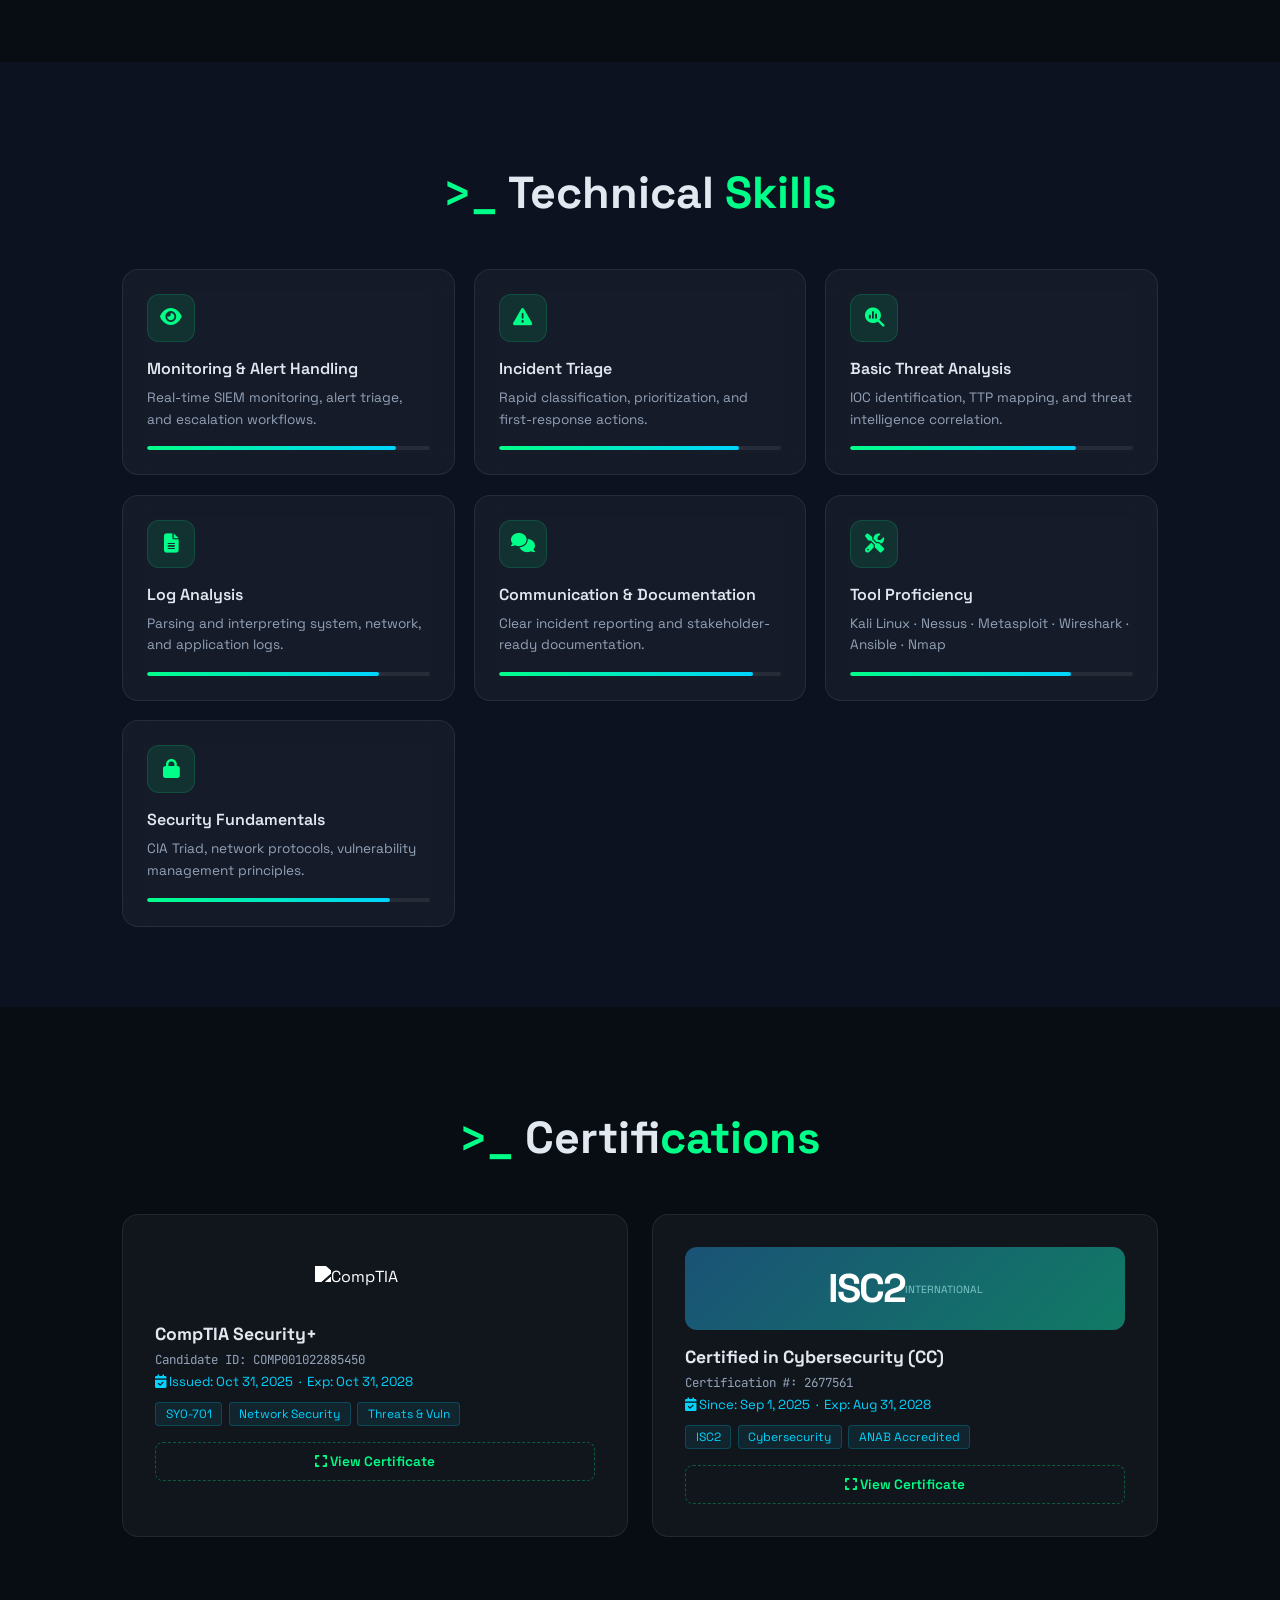
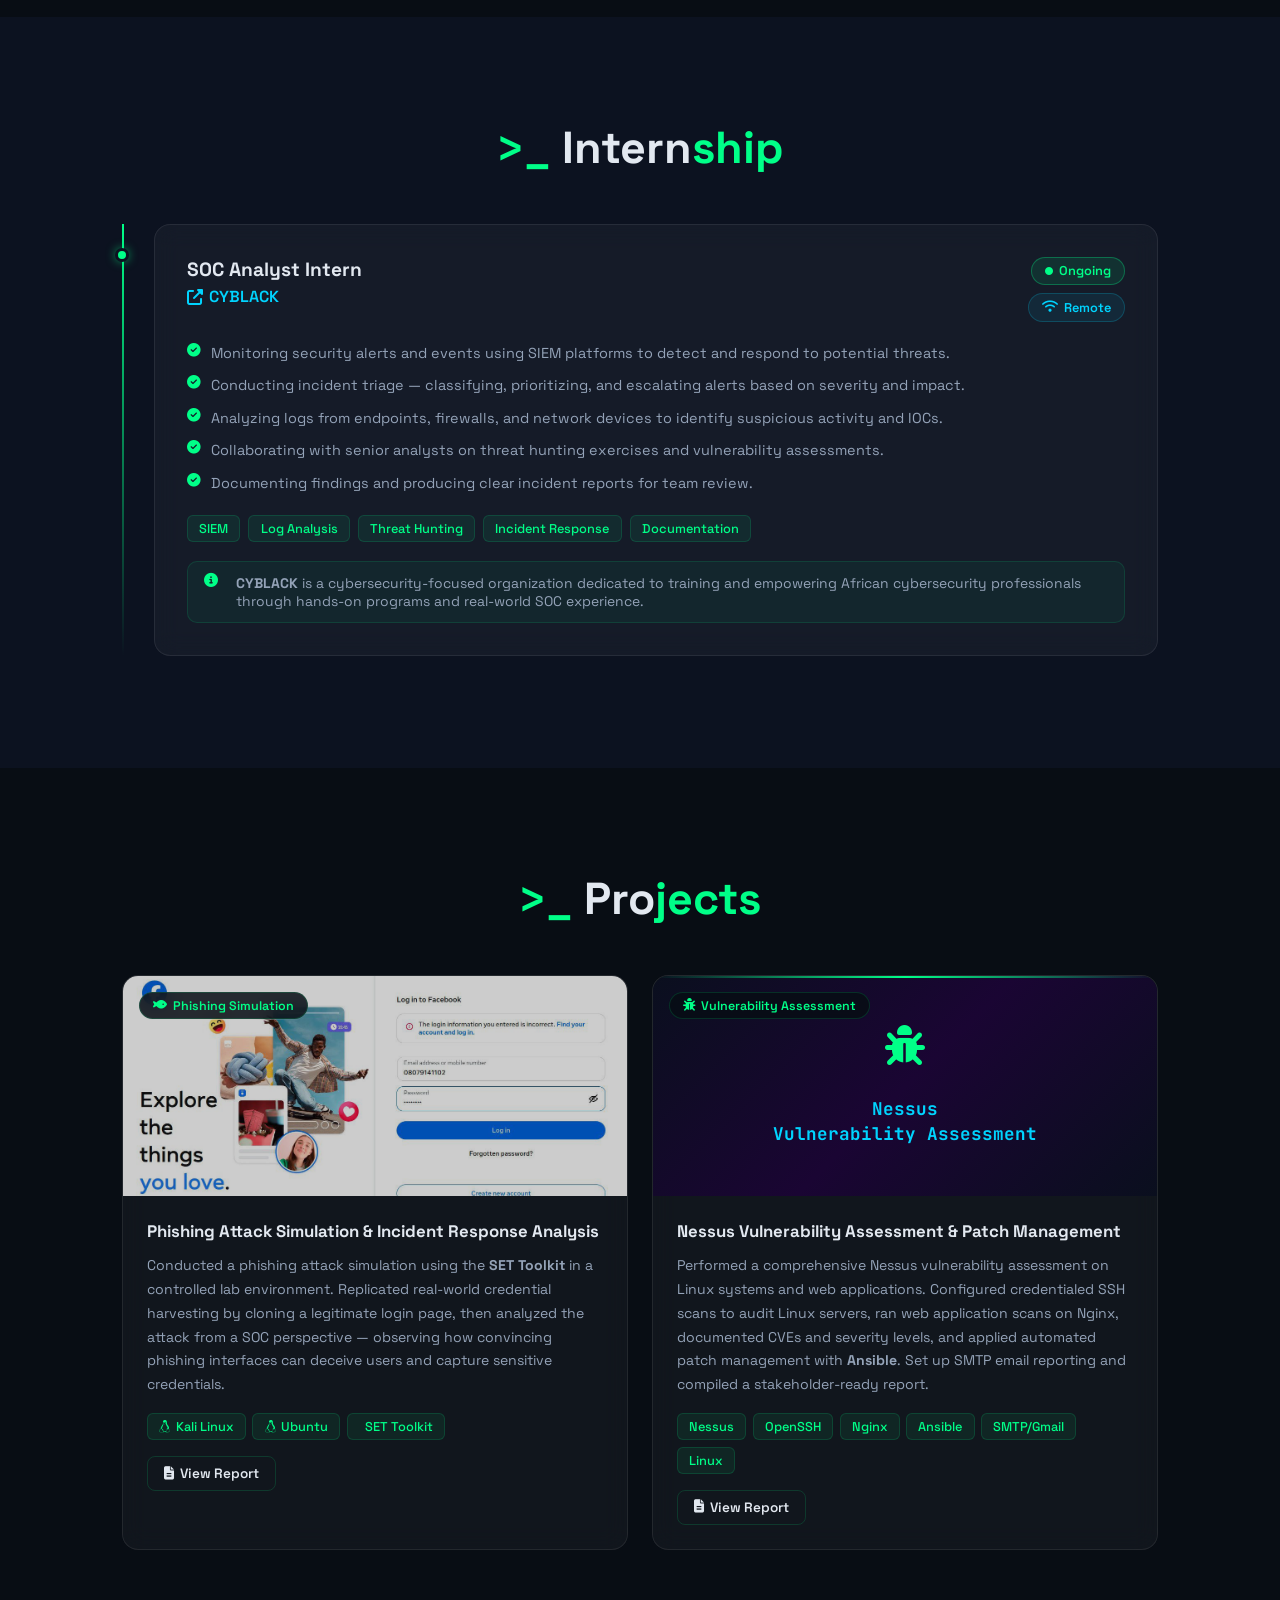
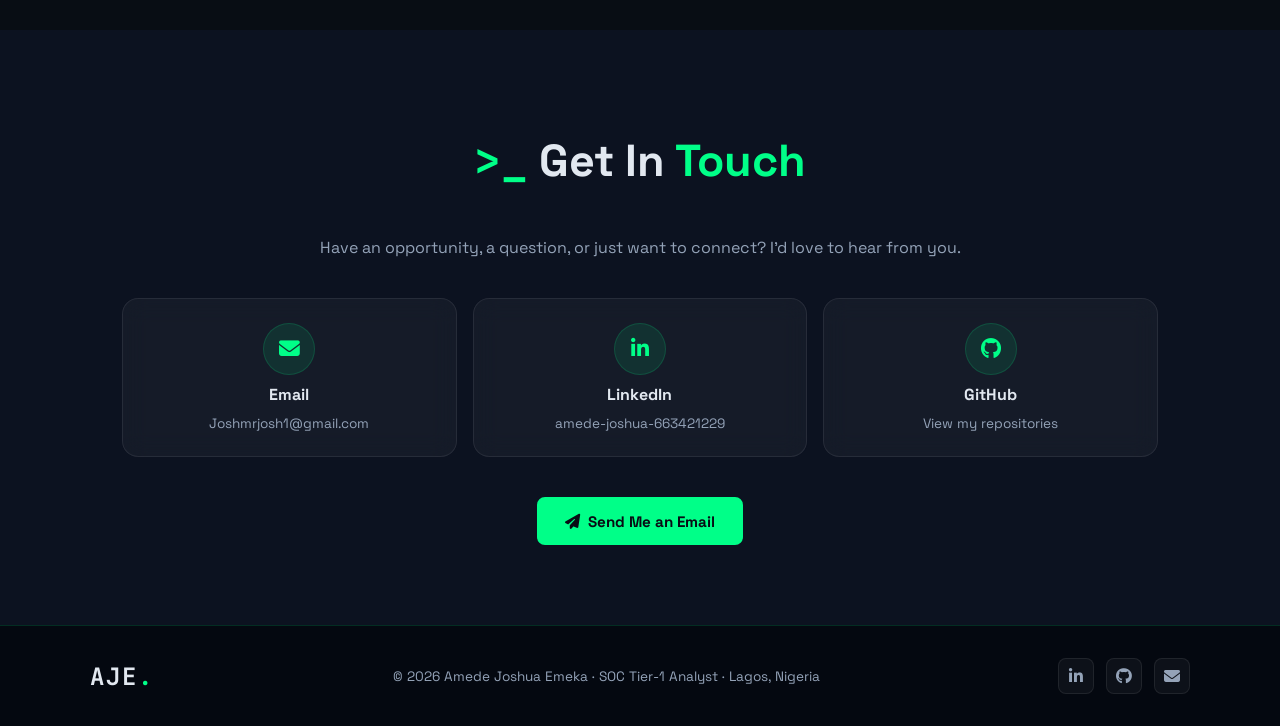
==== commit c935587f: "Add files via upload" ====
--- a/index.html
+++ b/index.html
@@ -1,377 +1,377 @@
-<!DOCTYPE html>
-<html lang="en">
-<head>
-<meta charset="UTF-8">
-<meta name="viewport" content="width=device-width, initial-scale=1.0">
-<title>Amede Joshua Emeka | SOC Tier-1 Analyst</title>
-<meta name="description" content="Cybersecurity professional specializing in threat monitoring, incident triage, and SOC operations. CompTIA Security+ and ISC2 CC certified.">
-<link rel="preconnect" href="https://fonts.googleapis.com">
-<link href="https://fonts.googleapis.com/css2?family=JetBrains+Mono:wght@400;700&family=Space+Grotesk:wght@300;400;500;600;700&display=swap" rel="stylesheet">
-<link rel="stylesheet" href="https://cdnjs.cloudflare.com/ajax/libs/font-awesome/6.5.0/css/all.min.css">
-<link rel="stylesheet" href="style.css">
-</head>
-<body>
-<canvas id="matrix-canvas"></canvas>
-
-<!-- NAV -->
-<nav id="navbar">
-  <a href="#home" class="nav-logo">AJE<span>.</span></a>
-  <ul class="nav-links">
-    <li><a href="#home">Home</a></li>
-    <li><a href="#about">About</a></li>
-    <li><a href="#skills">Skills</a></li>
-    <li><a href="#certs">Certifications</a></li>
-    <li><a href="#experience">Experience</a></li>
-    <li><a href="#projects">Projects</a></li>
-    <li><a href="#contact">Contact</a></li>
-  </ul>
-  <button class="hamburger" id="hamburger" aria-label="Menu">
-    <span></span><span></span><span></span>
-  </button>
-</nav>
-
-<!-- HERO -->
-<section id="home" class="hero">
-  <div class="hero-content">
-    <div class="hero-text">
-      <div class="hero-greeting">
-        <span class="terminal-prefix">&gt;_ </span>Hello, I'm
-      </div>
-      <h1 class="hero-name">Amede Joshua<br><span class="accent">Emeka</span></h1>
-      <div class="hero-role">
-        <span class="terminal-prefix">&gt;_ </span>
-        <span id="typed-text"></span><span class="cursor-blink">|</span>
-      </div>
-      <p class="hero-bio">
-        Passionate about <span class="highlight">threat monitoring</span> and <span class="highlight">threat hunting</span>, 
-        with a strong focus on incident triage and SOC operations. I bring sharp analytical thinking, 
-        collaborative teamwork, and a relentless drive to defend digital environments from evolving threats.
-      </p>
-      <div class="hero-buttons">
-        <a href="#projects" class="btn-primary"><i class="fas fa-shield-halved"></i> View Projects</a>
-        <a href="mailto:Joshmrjosh1@gmail.com" class="btn-secondary"><i class="fas fa-envelope"></i> Contact Me</a>
-      </div>
-      <div class="hero-socials">
-        <a href="https://www.linkedin.com/in/amede-joshua-663421229" target="_blank" class="social-link" title="LinkedIn">
-          <i class="fab fa-linkedin-in"></i>
-        </a>
-        <a href="https://github.com" target="_blank" class="social-link" title="GitHub">
-          <i class="fab fa-github"></i>
-        </a>
-        <a href="mailto:Joshmrjosh1@gmail.com" class="social-link" title="Email">
-          <i class="fas fa-envelope"></i>
-        </a>
-      </div>
-    </div>
-    <div class="hero-image-wrap">
-      <div class="hex-ring"></div>
-      <div class="profile-glow"></div>
-      <img src="images/profile.jpg" alt="Amede Joshua Emeka" class="profile-img" id="profile-img">
-      <div class="badge-chip top-right"><i class="fas fa-shield-halved"></i> SOC Analyst</div>
-      <div class="badge-chip bottom-left"><i class="fas fa-certificate"></i> CompTIA Sec+</div>
-    </div>
-  </div>
-  <a href="#about" class="scroll-down">
-    <span>Scroll Down</span>
-    <i class="fas fa-chevron-down bounce"></i>
-  </a>
-</section>
-
-<!-- ABOUT -->
-<section id="about" class="section">
-  <div class="container">
-    <h2 class="section-title"><span class="terminal-prefix">&gt;_</span> About <span class="accent">Me</span></h2>
-    <div class="about-grid">
-      <div class="about-card glass">
-        <h3><i class="fas fa-user-shield accent-icon"></i> Who I Am</h3>
-        <p>I'm a dedicated cybersecurity professional based in <strong>Lagos, Nigeria</strong>, currently serving as a 
-        <strong>SOC Tier-1 Analyst</strong>. My journey into cybersecurity is driven by curiosity and a 
-        commitment to protecting systems and people from digital threats.</p>
-        <p>I bring a disciplined, methodical approach to security operations — monitoring alerts, triaging incidents, 
-        analyzing logs, and communicating findings clearly. I thrive in team environments and value collaboration 
-        as the backbone of an effective SOC.</p>
-        <div class="info-chips">
-          <span class="chip"><i class="fas fa-map-marker-alt"></i> Lagos, Nigeria</span>
-          <span class="chip"><i class="fas fa-briefcase"></i> Open to Opportunities</span>
-          <span class="chip"><i class="fas fa-envelope"></i> Joshmrjosh1@gmail.com</span>
-        </div>
-      </div>
-      <div class="about-card glass">
-        <h3><i class="fas fa-graduation-cap accent-icon"></i> Education</h3>
-        <div class="edu-item">
-          <div class="edu-icon"><i class="fas fa-university"></i></div>
-          <div class="edu-info">
-            <h4>B.Sc. Crop, Soil & Pest Management</h4>
-            <p class="edu-school">Olusegun Agagu University of Science & Technology</p>
-            <p class="edu-sub">Okitipupa, Ondo State, Nigeria &nbsp;·&nbsp; 5 Years</p>
-          </div>
-        </div>
-        <div class="edu-note glass-inner">
-          <i class="fas fa-lightbulb accent-icon"></i>
-          <span>My background in science has shaped my analytical mindset — a skill that translates 
-          powerfully into cybersecurity problem-solving and threat analysis.</span>
-        </div>
-      </div>
-    </div>
-  </div>
-</section>
-
-<!-- SKILLS -->
-<section id="skills" class="section section-dark">
-  <div class="container">
-    <h2 class="section-title"><span class="terminal-prefix">&gt;_</span> Technical <span class="accent">Skills</span></h2>
-    <div class="skills-grid">
-      <div class="skill-card glass">
-        <div class="skill-icon"><i class="fas fa-eye"></i></div>
-        <h4>Monitoring & Alert Handling</h4>
-        <p>Real-time SIEM monitoring, alert triage, and escalation workflows.</p>
-        <div class="skill-bar"><div class="skill-fill" data-width="88"></div></div>
-      </div>
-      <div class="skill-card glass">
-        <div class="skill-icon"><i class="fas fa-triangle-exclamation"></i></div>
-        <h4>Incident Triage</h4>
-        <p>Rapid classification, prioritization, and first-response actions.</p>
-        <div class="skill-bar"><div class="skill-fill" data-width="85"></div></div>
-      </div>
-      <div class="skill-card glass">
-        <div class="skill-icon"><i class="fas fa-magnifying-glass-chart"></i></div>
-        <h4>Basic Threat Analysis</h4>
-        <p>IOC identification, TTP mapping, and threat intelligence correlation.</p>
-        <div class="skill-bar"><div class="skill-fill" data-width="80"></div></div>
-      </div>
-      <div class="skill-card glass">
-        <div class="skill-icon"><i class="fas fa-file-lines"></i></div>
-        <h4>Log Analysis</h4>
-        <p>Parsing and interpreting system, network, and application logs.</p>
-        <div class="skill-bar"><div class="skill-fill" data-width="82"></div></div>
-      </div>
-      <div class="skill-card glass">
-        <div class="skill-icon"><i class="fas fa-comments"></i></div>
-        <h4>Communication & Documentation</h4>
-        <p>Clear incident reporting and stakeholder-ready documentation.</p>
-        <div class="skill-bar"><div class="skill-fill" data-width="90"></div></div>
-      </div>
-      <div class="skill-card glass">
-        <div class="skill-icon"><i class="fas fa-tools"></i></div>
-        <h4>Tool Proficiency</h4>
-        <p>Kali Linux · Nessus · Metasploit · Wireshark · Ansible · Nmap</p>
-        <div class="skill-bar"><div class="skill-fill" data-width="78"></div></div>
-      </div>
-      <div class="skill-card glass">
-        <div class="skill-icon"><i class="fas fa-lock"></i></div>
-        <h4>Security Fundamentals</h4>
-        <p>CIA Triad, network protocols, vulnerability management principles.</p>
-        <div class="skill-bar"><div class="skill-fill" data-width="86"></div></div>
-      </div>
-    </div>
-  </div>
-</section>
-
-<!-- CERTIFICATIONS -->
-<section id="certs" class="section">
-  <div class="container">
-    <h2 class="section-title"><span class="terminal-prefix">&gt;_</span> Certifi<span class="accent">cations</span></h2>
-    <div class="certs-grid">
-      <div class="cert-card glass" onclick="openModal('modal-comptia')">
-        <div class="cert-logo">
-          <img src="https://comptiacdn.azureedge.net/webcontent/images/default-source/siteicons/logocomptia.svg" alt="CompTIA" style="width:120px;filter:brightness(0) invert(1)">
-        </div>
-        <div class="cert-info">
-          <h3>CompTIA Security+</h3>
-          <p class="cert-id">Candidate ID: COMP001022885450</p>
-          <p class="cert-date"><i class="fas fa-calendar-check"></i> Issued: Oct 31, 2025 &nbsp;·&nbsp; Exp: Oct 31, 2028</p>
-          <div class="cert-tags">
-            <span class="ctag">SY0-701</span>
-            <span class="ctag">Network Security</span>
-            <span class="ctag">Threats &amp; Vuln</span>
-          </div>
-        </div>
-        <div class="cert-view"><i class="fas fa-expand"></i> View Certificate</div>
-      </div>
-      <div class="cert-card glass" onclick="openModal('modal-isc2')">
-        <div class="cert-logo" style="background:linear-gradient(135deg,#1a5276,#117a65);border-radius:12px;padding:1rem;text-align:center;">
-          <span style="font-size:2.5rem;font-weight:900;color:#fff;letter-spacing:-2px;">ISC2</span>
-          <div style="font-size:0.65rem;color:#7ec8c8;margin-top:2px;">INTERNATIONAL</div>
-        </div>
-        <div class="cert-info">
-          <h3>Certified in Cybersecurity (CC)</h3>
-          <p class="cert-id">Certification #: 2677561</p>
-          <p class="cert-date"><i class="fas fa-calendar-check"></i> Since: Sep 1, 2025 &nbsp;·&nbsp; Exp: Aug 31, 2028</p>
-          <div class="cert-tags">
-            <span class="ctag">ISC2</span>
-            <span class="ctag">Cybersecurity</span>
-            <span class="ctag">ANAB Accredited</span>
-          </div>
-        </div>
-        <div class="cert-view"><i class="fas fa-expand"></i> View Certificate</div>
-      </div>
-    </div>
-  </div>
-</section>
-
-<!-- EXPERIENCE -->
-<section id="experience" class="section section-dark">
-  <div class="container">
-    <h2 class="section-title"><span class="terminal-prefix">&gt;_</span> Intern<span class="accent">ship</span></h2>
-    <div class="timeline">
-      <div class="timeline-item">
-        <div class="timeline-dot"></div>
-        <div class="timeline-card glass">
-          <div class="exp-header">
-            <div>
-              <h3>SOC Analyst Intern</h3>
-              <p class="exp-company">
-                <a href="https://www.cyblack.org/" target="_blank" class="company-link">
-                  <i class="fas fa-external-link-alt"></i> CYBLACK
-                </a>
-              </p>
-            </div>
-            <div class="exp-meta">
-              <span class="badge-status pulse"><i class="fas fa-circle"></i> Ongoing</span>
-              <span class="badge-remote"><i class="fas fa-wifi"></i> Remote</span>
-            </div>
-          </div>
-          <ul class="exp-list">
-            <li><i class="fas fa-check-circle"></i> Monitoring security alerts and events using SIEM platforms to detect and respond to potential threats.</li>
-            <li><i class="fas fa-check-circle"></i> Conducting incident triage — classifying, prioritizing, and escalating alerts based on severity and impact.</li>
-            <li><i class="fas fa-check-circle"></i> Analyzing logs from endpoints, firewalls, and network devices to identify suspicious activity and IOCs.</li>
-            <li><i class="fas fa-check-circle"></i> Collaborating with senior analysts on threat hunting exercises and vulnerability assessments.</li>
-            <li><i class="fas fa-check-circle"></i> Documenting findings and producing clear incident reports for team review.</li>
-          </ul>
-          <div class="exp-tools">
-            <span class="tool-tag">SIEM</span>
-            <span class="tool-tag">Log Analysis</span>
-            <span class="tool-tag">Threat Hunting</span>
-            <span class="tool-tag">Incident Response</span>
-            <span class="tool-tag">Documentation</span>
-          </div>
-          <div class="cyblack-about glass-inner">
-            <i class="fas fa-info-circle accent-icon"></i>
-            <span><strong>CYBLACK</strong> is a cybersecurity-focused organization dedicated to training and empowering African cybersecurity professionals through hands-on programs and real-world SOC experience.</span>
-          </div>
-        </div>
-      </div>
-    </div>
-  </div>
-</section>
-
-<!-- PROJECTS -->
-<section id="projects" class="section">
-  <div class="container">
-    <h2 class="section-title"><span class="terminal-prefix">&gt;_</span> Pro<span class="accent">jects</span></h2>
-    <div class="projects-grid">
-      <!-- Project 1 -->
-      <div class="project-card glass">
-        <div class="project-img-wrap">
-          <img src="images/project-phishing.png" alt="Phishing Simulation" class="project-img">
-          <div class="project-overlay">
-            <span class="proj-category"><i class="fas fa-fish"></i> Phishing Simulation</span>
-          </div>
-        </div>
-        <div class="project-body">
-          <h3>Phishing Attack Simulation &amp; Incident Response Analysis</h3>
-          <p>Conducted a phishing attack simulation using the <strong>SET Toolkit</strong> in a controlled lab environment. 
-          Replicated real-world credential harvesting by cloning a legitimate login page, then analyzed the attack 
-          from a SOC perspective — observing how convincing phishing interfaces can deceive users and capture sensitive credentials.</p>
-          <div class="project-tools">
-            <span class="tool-tag"><i class="fab fa-linux"></i> Kali Linux</span>
-            <span class="tool-tag"><i class="fab fa-linux"></i> Ubuntu</span>
-            <span class="tool-tag"><i class="fas fa-toolkit"></i> SET Toolkit</span>
-          </div>
-          <div class="project-links">
-            <a href="#" class="proj-btn"><i class="fas fa-file-alt"></i> View Report</a>
-          </div>
-        </div>
-      </div>
-      <!-- Project 2 -->
-      <div class="project-card glass">
-        <div class="project-img-wrap nessus-banner">
-          <div class="nessus-art">
-            <div class="scan-line"></div>
-            <div class="nessus-title"><i class="fas fa-bug"></i><br>Nessus<br>Vulnerability Assessment</div>
-          </div>
-          <div class="project-overlay">
-            <span class="proj-category"><i class="fas fa-bug"></i> Vulnerability Assessment</span>
-          </div>
-        </div>
-        <div class="project-body">
-          <h3>Nessus Vulnerability Assessment &amp; Patch Management</h3>
-          <p>Performed a comprehensive Nessus vulnerability assessment on Linux systems and web applications. 
-          Configured credentialed SSH scans to audit Linux servers, ran web application scans on Nginx, 
-          documented CVEs and severity levels, and applied automated patch management with <strong>Ansible</strong>. 
-          Set up SMTP email reporting and compiled a stakeholder-ready report.</p>
-          <div class="project-tools">
-            <span class="tool-tag">Nessus</span>
-            <span class="tool-tag">OpenSSH</span>
-            <span class="tool-tag">Nginx</span>
-            <span class="tool-tag">Ansible</span>
-            <span class="tool-tag">SMTP/Gmail</span>
-            <span class="tool-tag">Linux</span>
-          </div>
-          <div class="project-links">
-            <a href="#" class="proj-btn"><i class="fas fa-file-alt"></i> View Report</a>
-          </div>
-        </div>
-      </div>
-    </div>
-  </div>
-</section>
-
-<!-- CONTACT -->
-<section id="contact" class="section section-dark">
-  <div class="container contact-container">
-    <h2 class="section-title"><span class="terminal-prefix">&gt;_</span> Get In <span class="accent">Touch</span></h2>
-    <p class="contact-sub">Have an opportunity, a question, or just want to connect? I'd love to hear from you.</p>
-    <div class="contact-grid">
-      <a href="mailto:Joshmrjosh1@gmail.com" class="contact-card glass">
-        <div class="contact-icon"><i class="fas fa-envelope"></i></div>
-        <h4>Email</h4>
-        <p>Joshmrjosh1@gmail.com</p>
-      </a>
-      <a href="https://www.linkedin.com/in/amede-joshua-663421229" target="_blank" class="contact-card glass">
-        <div class="contact-icon"><i class="fab fa-linkedin-in"></i></div>
-        <h4>LinkedIn</h4>
-        <p>amede-joshua-663421229</p>
-      </a>
-      <a href="https://github.com" target="_blank" class="contact-card glass">
-        <div class="contact-icon"><i class="fab fa-github"></i></div>
-        <h4>GitHub</h4>
-        <p>View my repositories</p>
-      </a>
-    </div>
-    <a href="mailto:Joshmrjosh1@gmail.com" class="btn-primary contact-cta">
-      <i class="fas fa-paper-plane"></i> Send Me an Email
-    </a>
-  </div>
-</section>
-
-<!-- FOOTER -->
-<footer>
-  <div class="footer-inner">
-    <span class="nav-logo">AJE<span>.</span></span>
-    <p>&copy; 2026 Amede Joshua Emeka · SOC Tier-1 Analyst · Lagos, Nigeria</p>
-    <div class="footer-socials">
-      <a href="https://www.linkedin.com/in/amede-joshua-663421229" target="_blank"><i class="fab fa-linkedin-in"></i></a>
-      <a href="https://github.com" target="_blank"><i class="fab fa-github"></i></a>
-      <a href="mailto:Joshmrjosh1@gmail.com"><i class="fas fa-envelope"></i></a>
-    </div>
-  </div>
-</footer>
-
-<!-- MODALS -->
-<div class="modal-overlay" id="modal-comptia" onclick="closeModal('modal-comptia')">
-  <div class="modal-box" onclick="event.stopPropagation()">
-    <button class="modal-close" onclick="closeModal('modal-comptia')">&times;</button>
-    <img src="images/cert-comptia.jpg" alt="CompTIA Security+ Certificate" style="width:100%;border-radius:8px;">
-  </div>
-</div>
-<div class="modal-overlay" id="modal-isc2" onclick="closeModal('modal-isc2')">
-  <div class="modal-box" onclick="event.stopPropagation()">
-    <button class="modal-close" onclick="closeModal('modal-isc2')">&times;</button>
-    <img src="images/cert-isc2.jpg" alt="ISC2 CC Certificate" style="width:100%;border-radius:8px;">
-  </div>
-</div>
-
-<script src="script.js"></script>
-</body>
-</html>
+<!DOCTYPE html>
+<html lang="en">
+<head>
+<meta charset="UTF-8">
+<meta name="viewport" content="width=device-width, initial-scale=1.0">
+<title>Amede Joshua Emeka | SOC Tier-1 Analyst</title>
+<meta name="description" content="Cybersecurity professional specializing in threat monitoring, incident triage, and SOC operations. CompTIA Security+ and ISC2 CC certified.">
+<link rel="preconnect" href="https://fonts.googleapis.com">
+<link href="https://fonts.googleapis.com/css2?family=JetBrains+Mono:wght@400;700&family=Space+Grotesk:wght@300;400;500;600;700&display=swap" rel="stylesheet">
+<link rel="stylesheet" href="https://cdnjs.cloudflare.com/ajax/libs/font-awesome/6.5.0/css/all.min.css">
+<link rel="stylesheet" href="style.css">
+</head>
+<body>
+<canvas id="matrix-canvas"></canvas>
+
+<!-- NAV -->
+<nav id="navbar">
+  <a href="#home" class="nav-logo">AJE<span>.</span></a>
+  <ul class="nav-links">
+    <li><a href="#home">Home</a></li>
+    <li><a href="#about">About</a></li>
+    <li><a href="#skills">Skills</a></li>
+    <li><a href="#certs">Certifications</a></li>
+    <li><a href="#experience">Experience</a></li>
+    <li><a href="#projects">Projects</a></li>
+    <li><a href="#contact">Contact</a></li>
+  </ul>
+  <button class="hamburger" id="hamburger" aria-label="Menu">
+    <span></span><span></span><span></span>
+  </button>
+</nav>
+
+<!-- HERO -->
+<section id="home" class="hero">
+  <div class="hero-content">
+    <div class="hero-text">
+      <div class="hero-greeting">
+        <span class="terminal-prefix">&gt;_ </span>Hello, I'm
+      </div>
+      <h1 class="hero-name">Amede Joshua<br><span class="accent">Emeka</span></h1>
+      <div class="hero-role">
+        <span class="terminal-prefix">&gt;_ </span>
+        <span id="typed-text"></span><span class="cursor-blink">|</span>
+      </div>
+      <p class="hero-bio">
+        Passionate about <span class="highlight">threat monitoring</span> and <span class="highlight">threat hunting</span>, 
+        with a strong focus on incident triage and SOC operations. I bring sharp analytical thinking, 
+        collaborative teamwork, and a relentless drive to defend digital environments from evolving threats.
+      </p>
+      <div class="hero-buttons">
+        <a href="#projects" class="btn-primary"><i class="fas fa-shield-halved"></i> View Projects</a>
+        <a href="mailto:Joshmrjosh1@gmail.com" class="btn-secondary"><i class="fas fa-envelope"></i> Contact Me</a>
+      </div>
+      <div class="hero-socials">
+        <a href="https://www.linkedin.com/in/amede-joshua-663421229" target="_blank" class="social-link" title="LinkedIn">
+          <i class="fab fa-linkedin-in"></i>
+        </a>
+        <a href="https://github.com" target="_blank" class="social-link" title="GitHub">
+          <i class="fab fa-github"></i>
+        </a>
+        <a href="mailto:Joshmrjosh1@gmail.com" class="social-link" title="Email">
+          <i class="fas fa-envelope"></i>
+        </a>
+      </div>
+    </div>
+    <div class="hero-image-wrap">
+      <div class="hex-ring"></div>
+      <div class="profile-glow"></div>
+      <img src="photos/port1.jpeg" alt="Amede Joshua Emeka" class="profile-img" id="profile-img">
+      <div class="badge-chip top-right"><i class="fas fa-shield-halved"></i> SOC Analyst</div>
+      <div class="badge-chip bottom-left"><i class="fas fa-certificate"></i> CompTIA Sec+</div>
+    </div>
+  </div>
+  <a href="#about" class="scroll-down">
+    <span>Scroll Down</span>
+    <i class="fas fa-chevron-down bounce"></i>
+  </a>
+</section>
+
+<!-- ABOUT -->
+<section id="about" class="section">
+  <div class="container">
+    <h2 class="section-title"><span class="terminal-prefix">&gt;_</span> About <span class="accent">Me</span></h2>
+    <div class="about-grid">
+      <div class="about-card glass">
+        <h3><i class="fas fa-user-shield accent-icon"></i> Who I Am</h3>
+        <p>I'm a dedicated cybersecurity professional based in <strong>Lagos, Nigeria</strong>, currently serving as a 
+        <strong>SOC Tier-1 Analyst</strong>. My journey into cybersecurity is driven by curiosity and a 
+        commitment to protecting systems and people from digital threats.</p>
+        <p>I bring a disciplined, methodical approach to security operations — monitoring alerts, triaging incidents, 
+        analyzing logs, and communicating findings clearly. I thrive in team environments and value collaboration 
+        as the backbone of an effective SOC.</p>
+        <div class="info-chips">
+          <span class="chip"><i class="fas fa-map-marker-alt"></i> Lagos, Nigeria</span>
+          <span class="chip"><i class="fas fa-briefcase"></i> Open to Opportunities</span>
+          <span class="chip"><i class="fas fa-envelope"></i> Joshmrjosh1@gmail.com</span>
+        </div>
+      </div>
+      <div class="about-card glass">
+        <h3><i class="fas fa-graduation-cap accent-icon"></i> Education</h3>
+        <div class="edu-item">
+          <div class="edu-icon"><i class="fas fa-university"></i></div>
+          <div class="edu-info">
+            <h4>B.Sc. Crop, Soil & Pest Management</h4>
+            <p class="edu-school">Olusegun Agagu University of Science & Technology</p>
+            <p class="edu-sub">Okitipupa, Ondo State, Nigeria &nbsp;·&nbsp; 5 Years</p>
+          </div>
+        </div>
+        <div class="edu-note glass-inner">
+          <i class="fas fa-lightbulb accent-icon"></i>
+          <span>My background in science has shaped my analytical mindset — a skill that translates 
+          powerfully into cybersecurity problem-solving and threat analysis.</span>
+        </div>
+      </div>
+    </div>
+  </div>
+</section>
+
+<!-- SKILLS -->
+<section id="skills" class="section section-dark">
+  <div class="container">
+    <h2 class="section-title"><span class="terminal-prefix">&gt;_</span> Technical <span class="accent">Skills</span></h2>
+    <div class="skills-grid">
+      <div class="skill-card glass">
+        <div class="skill-icon"><i class="fas fa-eye"></i></div>
+        <h4>Monitoring & Alert Handling</h4>
+        <p>Real-time SIEM monitoring, alert triage, and escalation workflows.</p>
+        <div class="skill-bar"><div class="skill-fill" data-width="88"></div></div>
+      </div>
+      <div class="skill-card glass">
+        <div class="skill-icon"><i class="fas fa-triangle-exclamation"></i></div>
+        <h4>Incident Triage</h4>
+        <p>Rapid classification, prioritization, and first-response actions.</p>
+        <div class="skill-bar"><div class="skill-fill" data-width="85"></div></div>
+      </div>
+      <div class="skill-card glass">
+        <div class="skill-icon"><i class="fas fa-magnifying-glass-chart"></i></div>
+        <h4>Basic Threat Analysis</h4>
+        <p>IOC identification, TTP mapping, and threat intelligence correlation.</p>
+        <div class="skill-bar"><div class="skill-fill" data-width="80"></div></div>
+      </div>
+      <div class="skill-card glass">
+        <div class="skill-icon"><i class="fas fa-file-lines"></i></div>
+        <h4>Log Analysis</h4>
+        <p>Parsing and interpreting system, network, and application logs.</p>
+        <div class="skill-bar"><div class="skill-fill" data-width="82"></div></div>
+      </div>
+      <div class="skill-card glass">
+        <div class="skill-icon"><i class="fas fa-comments"></i></div>
+        <h4>Communication & Documentation</h4>
+        <p>Clear incident reporting and stakeholder-ready documentation.</p>
+        <div class="skill-bar"><div class="skill-fill" data-width="90"></div></div>
+      </div>
+      <div class="skill-card glass">
+        <div class="skill-icon"><i class="fas fa-tools"></i></div>
+        <h4>Tool Proficiency</h4>
+        <p>Kali Linux · Nessus · Metasploit · Wireshark · Ansible · Nmap</p>
+        <div class="skill-bar"><div class="skill-fill" data-width="78"></div></div>
+      </div>
+      <div class="skill-card glass">
+        <div class="skill-icon"><i class="fas fa-lock"></i></div>
+        <h4>Security Fundamentals</h4>
+        <p>CIA Triad, network protocols, vulnerability management principles.</p>
+        <div class="skill-bar"><div class="skill-fill" data-width="86"></div></div>
+      </div>
+    </div>
+  </div>
+</section>
+
+<!-- CERTIFICATIONS -->
+<section id="certs" class="section">
+  <div class="container">
+    <h2 class="section-title"><span class="terminal-prefix">&gt;_</span> Certifi<span class="accent">cations</span></h2>
+    <div class="certs-grid">
+      <div class="cert-card glass" onclick="openModal('modal-comptia')">
+        <div class="cert-logo">
+          <img src="https://comptiacdn.azureedge.net/webcontent/photos/default-source/siteicons/logocomptia.svg" alt="CompTIA" style="width:120px;filter:brightness(0) invert(1)">
+        </div>
+        <div class="cert-info">
+          <h3>CompTIA Security+</h3>
+          <p class="cert-id">Candidate ID: COMP001022885450</p>
+          <p class="cert-date"><i class="fas fa-calendar-check"></i> Issued: Oct 31, 2025 &nbsp;·&nbsp; Exp: Oct 31, 2028</p>
+          <div class="cert-tags">
+            <span class="ctag">SY0-701</span>
+            <span class="ctag">Network Security</span>
+            <span class="ctag">Threats &amp; Vuln</span>
+          </div>
+        </div>
+        <div class="cert-view"><i class="fas fa-expand"></i> View Certificate</div>
+      </div>
+      <div class="cert-card glass" onclick="openModal('modal-isc2')">
+        <div class="cert-logo" style="background:linear-gradient(135deg,#1a5276,#117a65);border-radius:12px;padding:1rem;text-align:center;">
+          <span style="font-size:2.5rem;font-weight:900;color:#fff;letter-spacing:-2px;">ISC2</span>
+          <div style="font-size:0.65rem;color:#7ec8c8;margin-top:2px;">INTERNATIONAL</div>
+        </div>
+        <div class="cert-info">
+          <h3>Certified in Cybersecurity (CC)</h3>
+          <p class="cert-id">Certification #: 2677561</p>
+          <p class="cert-date"><i class="fas fa-calendar-check"></i> Since: Sep 1, 2025 &nbsp;·&nbsp; Exp: Aug 31, 2028</p>
+          <div class="cert-tags">
+            <span class="ctag">ISC2</span>
+            <span class="ctag">Cybersecurity</span>
+            <span class="ctag">ANAB Accredited</span>
+          </div>
+        </div>
+        <div class="cert-view"><i class="fas fa-expand"></i> View Certificate</div>
+      </div>
+    </div>
+  </div>
+</section>
+
+<!-- EXPERIENCE -->
+<section id="experience" class="section section-dark">
+  <div class="container">
+    <h2 class="section-title"><span class="terminal-prefix">&gt;_</span> Intern<span class="accent">ship</span></h2>
+    <div class="timeline">
+      <div class="timeline-item">
+        <div class="timeline-dot"></div>
+        <div class="timeline-card glass">
+          <div class="exp-header">
+            <div>
+              <h3>SOC Analyst Intern</h3>
+              <p class="exp-company">
+                <a href="https://www.cyblack.org/" target="_blank" class="company-link">
+                  <i class="fas fa-external-link-alt"></i> CYBLACK
+                </a>
+              </p>
+            </div>
+            <div class="exp-meta">
+              <span class="badge-status pulse"><i class="fas fa-circle"></i> Ongoing</span>
+              <span class="badge-remote"><i class="fas fa-wifi"></i> Remote</span>
+            </div>
+          </div>
+          <ul class="exp-list">
+            <li><i class="fas fa-check-circle"></i> Monitoring security alerts and events using SIEM platforms to detect and respond to potential threats.</li>
+            <li><i class="fas fa-check-circle"></i> Conducting incident triage — classifying, prioritizing, and escalating alerts based on severity and impact.</li>
+            <li><i class="fas fa-check-circle"></i> Analyzing logs from endpoints, firewalls, and network devices to identify suspicious activity and IOCs.</li>
+            <li><i class="fas fa-check-circle"></i> Collaborating with senior analysts on threat hunting exercises and vulnerability assessments.</li>
+            <li><i class="fas fa-check-circle"></i> Documenting findings and producing clear incident reports for team review.</li>
+          </ul>
+          <div class="exp-tools">
+            <span class="tool-tag">SIEM</span>
+            <span class="tool-tag">Log Analysis</span>
+            <span class="tool-tag">Threat Hunting</span>
+            <span class="tool-tag">Incident Response</span>
+            <span class="tool-tag">Documentation</span>
+          </div>
+          <div class="cyblack-about glass-inner">
+            <i class="fas fa-info-circle accent-icon"></i>
+            <span><strong>CYBLACK</strong> is a cybersecurity-focused organization dedicated to training and empowering African cybersecurity professionals through hands-on programs and real-world SOC experience.</span>
+          </div>
+        </div>
+      </div>
+    </div>
+  </div>
+</section>
+
+<!-- PROJECTS -->
+<section id="projects" class="section">
+  <div class="container">
+    <h2 class="section-title"><span class="terminal-prefix">&gt;_</span> Pro<span class="accent">jects</span></h2>
+    <div class="projects-grid">
+      <!-- Project 1 -->
+      <div class="project-card glass">
+        <div class="project-img-wrap">
+          <img src="photos/fk.jpeg" alt="Phishing Simulation" class="project-img">
+          <div class="project-overlay">
+            <span class="proj-category"><i class="fas fa-fish"></i> Phishing Simulation</span>
+          </div>
+        </div>
+        <div class="project-body">
+          <h3>Phishing Attack Simulation &amp; Incident Response Analysis</h3>
+          <p>Conducted a phishing attack simulation using the <strong>SET Toolkit</strong> in a controlled lab environment. 
+          Replicated real-world credential harvesting by cloning a legitimate login page, then analyzed the attack 
+          from a SOC perspective — observing how convincing phishing interfaces can deceive users and capture sensitive credentials.</p>
+          <div class="project-tools">
+            <span class="tool-tag"><i class="fab fa-linux"></i> Kali Linux</span>
+            <span class="tool-tag"><i class="fab fa-linux"></i> Ubuntu</span>
+            <span class="tool-tag"><i class="fas fa-toolkit"></i> SET Toolkit</span>
+          </div>
+          <div class="project-links">
+            <a href="#" class="proj-btn"><i class="fas fa-file-alt"></i> View Report</a>
+          </div>
+        </div>
+      </div>
+      <!-- Project 2 -->
+      <div class="project-card glass">
+        <div class="project-img-wrap nessus-banner">
+          <div class="nessus-art">
+            <div class="scan-line"></div>
+            <div class="nessus-title"><i class="fas fa-bug"></i><br>Nessus<br>Vulnerability Assessment</div>
+          </div>
+          <div class="project-overlay">
+            <span class="proj-category"><i class="fas fa-bug"></i> Vulnerability Assessment</span>
+          </div>
+        </div>
+        <div class="project-body">
+          <h3>Nessus Vulnerability Assessment &amp; Patch Management</h3>
+          <p>Performed a comprehensive Nessus vulnerability assessment on Linux systems and web applications. 
+          Configured credentialed SSH scans to audit Linux servers, ran web application scans on Nginx, 
+          documented CVEs and severity levels, and applied automated patch management with <strong>Ansible</strong>. 
+          Set up SMTP email reporting and compiled a stakeholder-ready report.</p>
+          <div class="project-tools">
+            <span class="tool-tag">Nessus</span>
+            <span class="tool-tag">OpenSSH</span>
+            <span class="tool-tag">Nginx</span>
+            <span class="tool-tag">Ansible</span>
+            <span class="tool-tag">SMTP/Gmail</span>
+            <span class="tool-tag">Linux</span>
+          </div>
+          <div class="project-links">
+            <a href="#" class="proj-btn"><i class="fas fa-file-alt"></i> View Report</a>
+          </div>
+        </div>
+      </div>
+    </div>
+  </div>
+</section>
+
+<!-- CONTACT -->
+<section id="contact" class="section section-dark">
+  <div class="container contact-container">
+    <h2 class="section-title"><span class="terminal-prefix">&gt;_</span> Get In <span class="accent">Touch</span></h2>
+    <p class="contact-sub">Have an opportunity, a question, or just want to connect? I'd love to hear from you.</p>
+    <div class="contact-grid">
+      <a href="mailto:Joshmrjosh1@gmail.com" class="contact-card glass">
+        <div class="contact-icon"><i class="fas fa-envelope"></i></div>
+        <h4>Email</h4>
+        <p>Joshmrjosh1@gmail.com</p>
+      </a>
+      <a href="https://www.linkedin.com/in/amede-joshua-663421229" target="_blank" class="contact-card glass">
+        <div class="contact-icon"><i class="fab fa-linkedin-in"></i></div>
+        <h4>LinkedIn</h4>
+        <p>amede-joshua-663421229</p>
+      </a>
+      <a href="https://github.com" target="_blank" class="contact-card glass">
+        <div class="contact-icon"><i class="fab fa-github"></i></div>
+        <h4>GitHub</h4>
+        <p>View my repositories</p>
+      </a>
+    </div>
+    <a href="mailto:Joshmrjosh1@gmail.com" class="btn-primary contact-cta">
+      <i class="fas fa-paper-plane"></i> Send Me an Email
+    </a>
+  </div>
+</section>
+
+<!-- FOOTER -->
+<footer>
+  <div class="footer-inner">
+    <span class="nav-logo">AJE<span>.</span></span>
+    <p>&copy; 2026 Amede Joshua Emeka · SOC Tier-1 Analyst · Lagos, Nigeria</p>
+    <div class="footer-socials">
+      <a href="https://www.linkedin.com/in/amede-joshua-663421229" target="_blank"><i class="fab fa-linkedin-in"></i></a>
+      <a href="https://github.com" target="_blank"><i class="fab fa-github"></i></a>
+      <a href="mailto:Joshmrjosh1@gmail.com"><i class="fas fa-envelope"></i></a>
+    </div>
+  </div>
+</footer>
+
+<!-- MODALS -->
+<div class="modal-overlay" id="modal-comptia" onclick="closeModal('modal-comptia')">
+  <div class="modal-box" onclick="event.stopPropagation()">
+    <button class="modal-close" onclick="closeModal('modal-comptia')">&times;</button>
+    <img src="photos/Screenshot 2026-05-05 120844.png" alt="CompTIA Security+ Certificate" style="width:100%;border-radius:8px;">
+  </div>
+</div>
+<div class="modal-overlay" id="modal-isc2" onclick="closeModal('modal-isc2')">
+  <div class="modal-box" onclick="event.stopPropagation()">
+    <button class="modal-close" onclick="closeModal('modal-isc2')">&times;</button>
+    <img src="photos/cert.jpeg" alt="ISC2 CC Certificate" style="width:100%;border-radius:8px;">
+  </div>
+</div>
+
+<script src="script.js"></script>
+</body>
+</html>
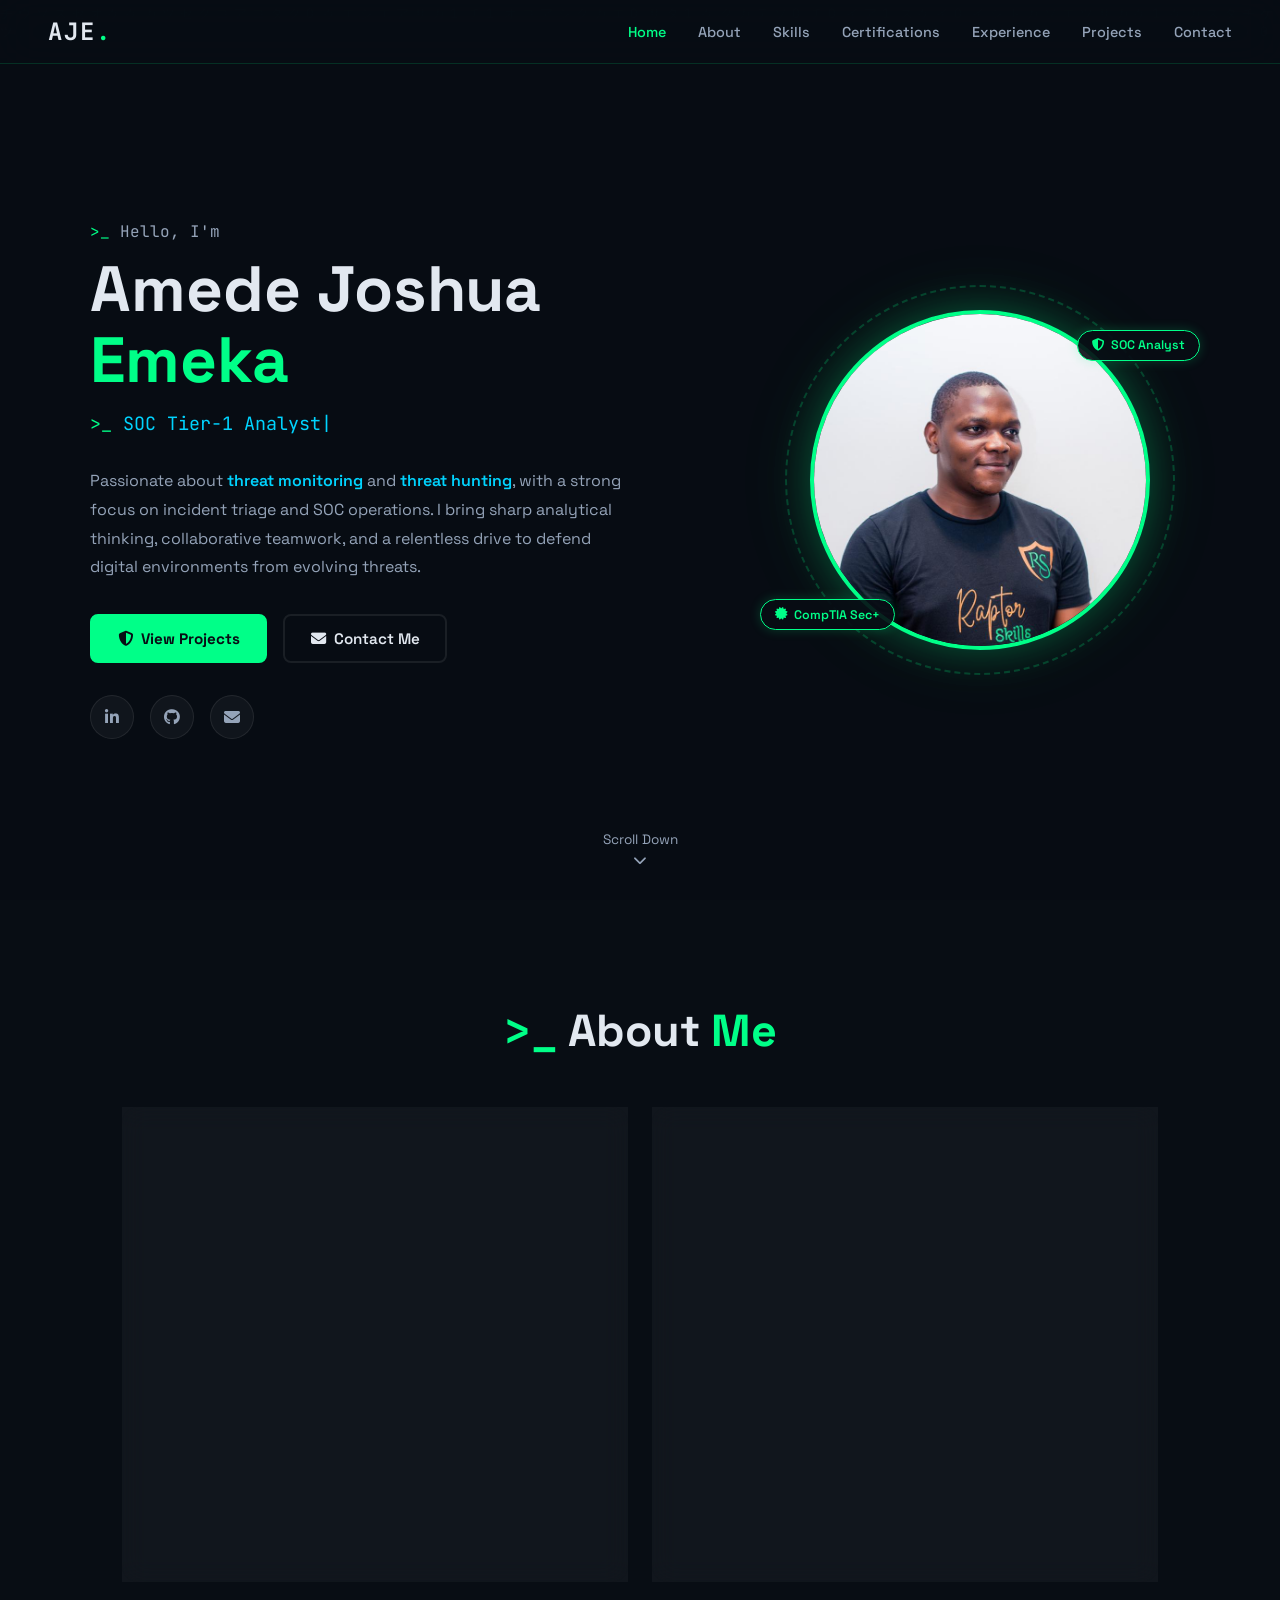
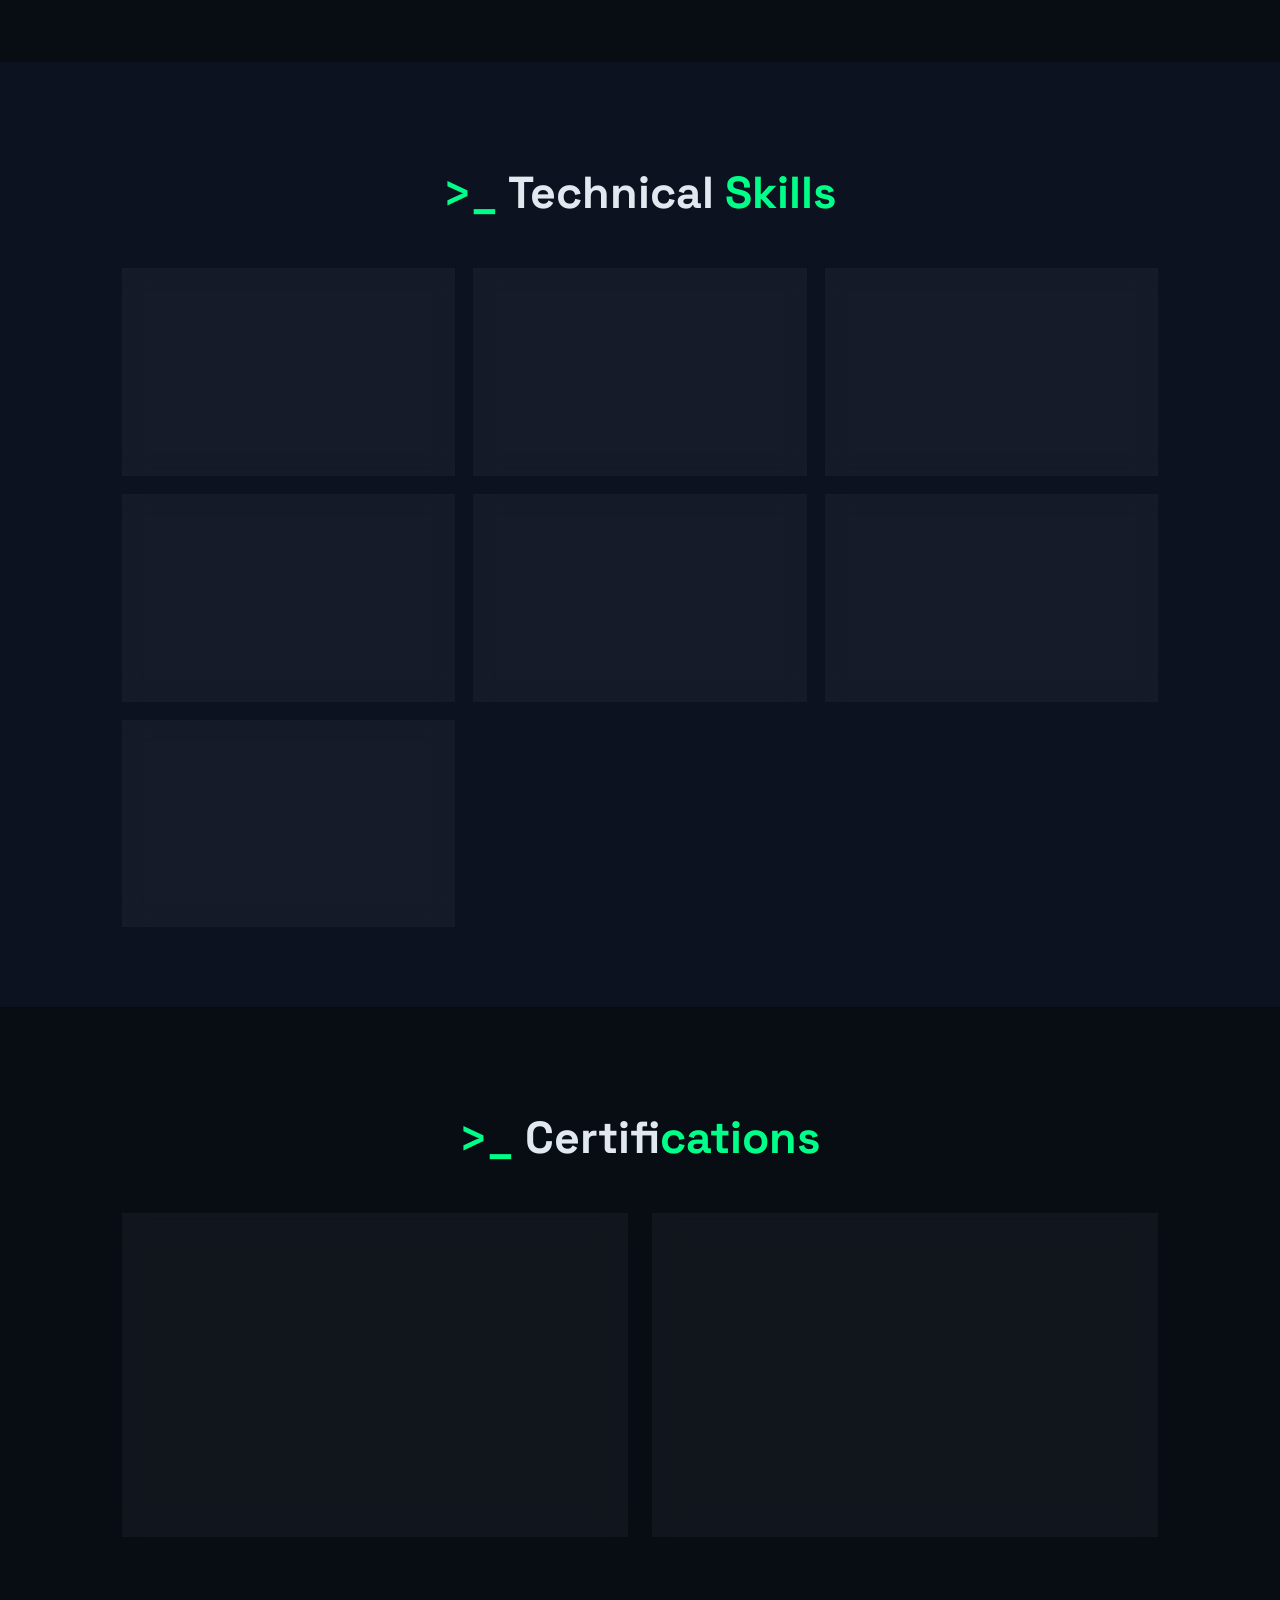
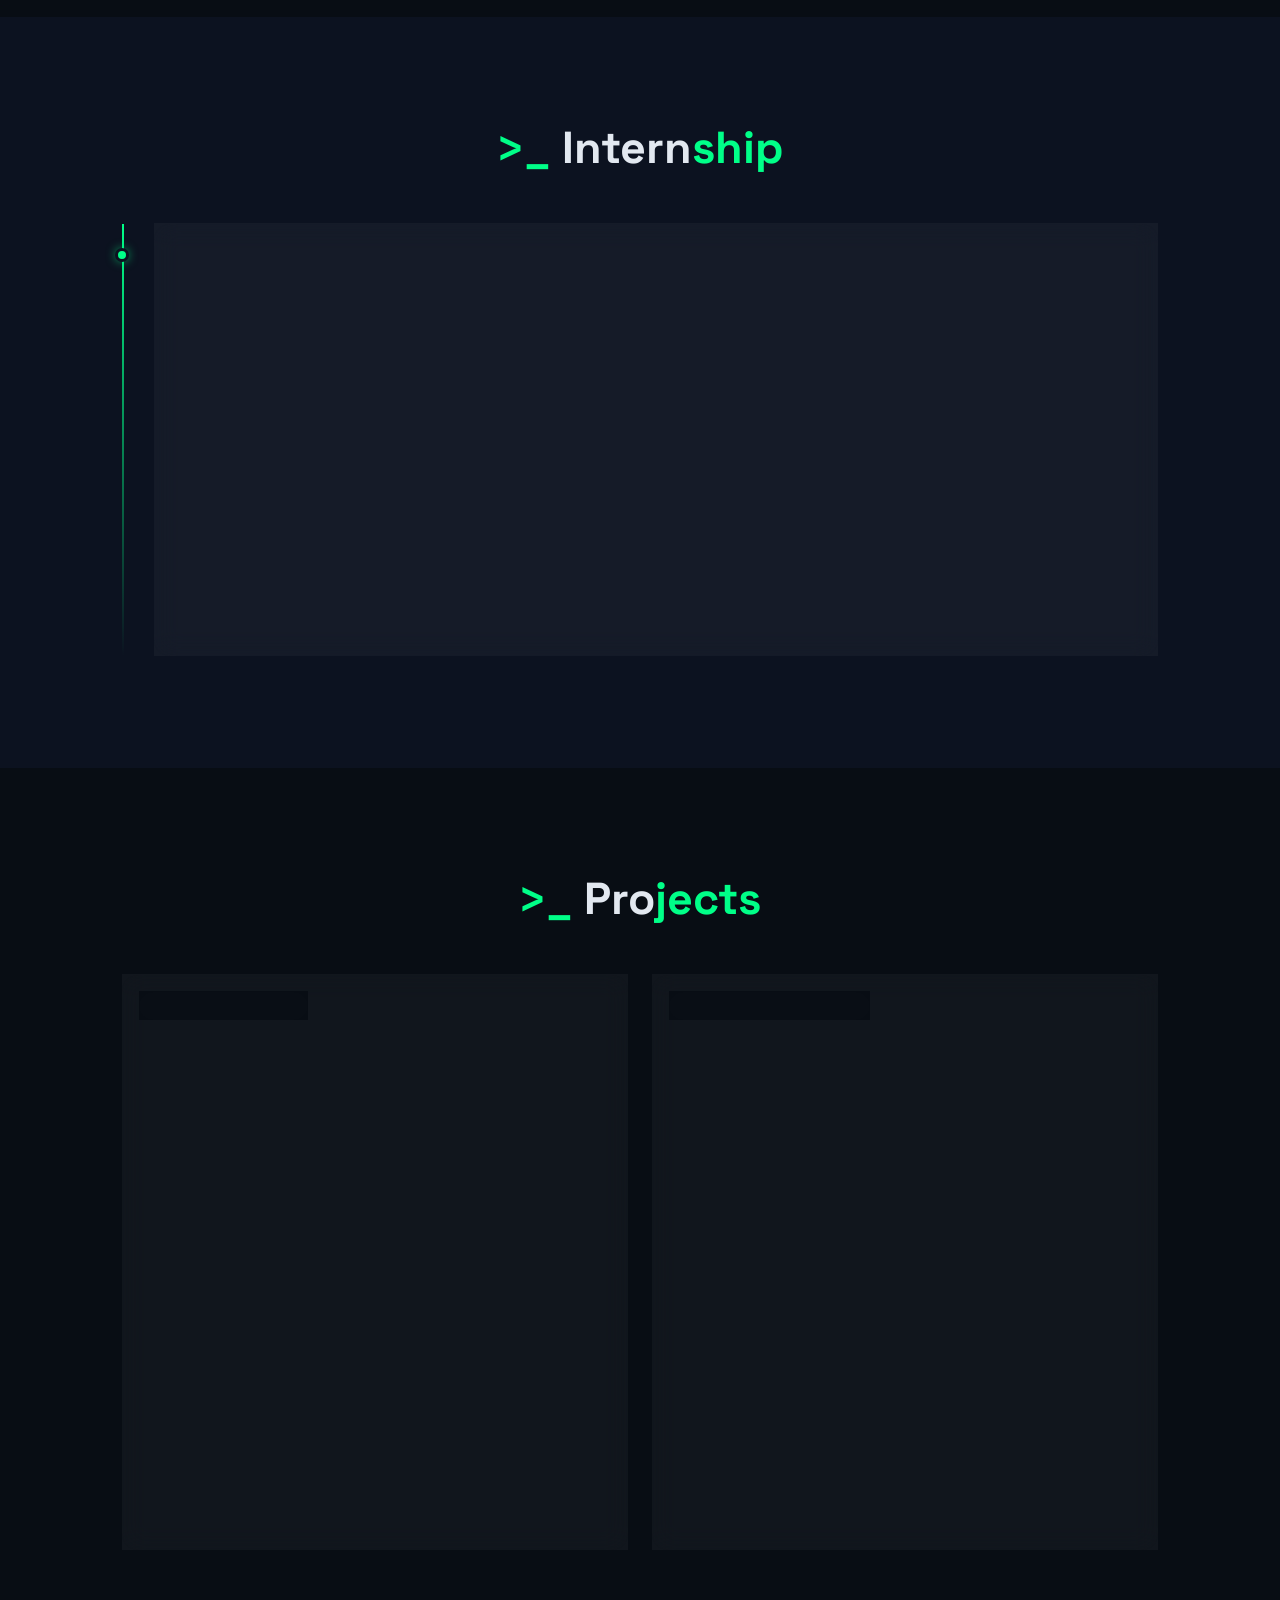
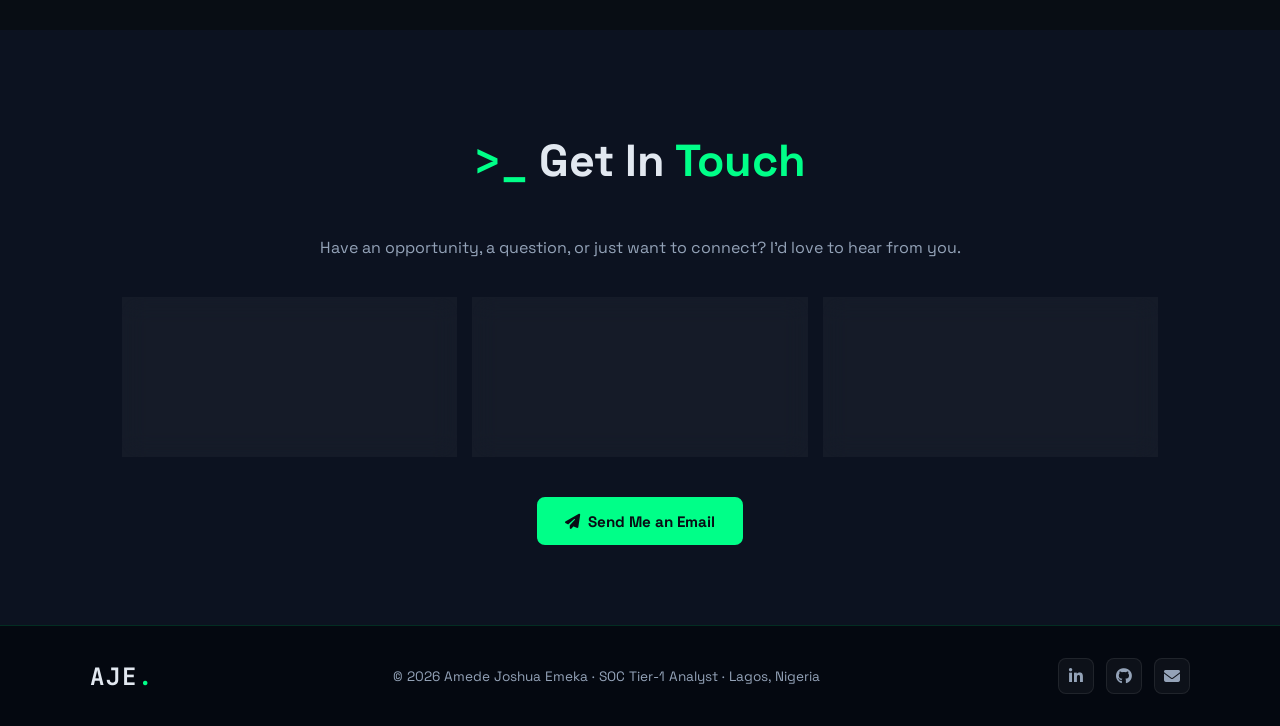
==== commit fb1131f6: "Add files via upload" ====
--- a/index.html
+++ b/index.html
@@ -174,7 +174,7 @@
     <div class="certs-grid">
       <div class="cert-card glass" onclick="openModal('modal-comptia')">
         <div class="cert-logo">
-          <img src="https://comptiacdn.azureedge.net/webcontent/photos/default-source/siteicons/logocomptia.svg" alt="CompTIA" style="width:120px;filter:brightness(0) invert(1)">
+          <img src="https://comptiacdn.azureedge.net/webcontent/images/default-source/siteicons/logocomptia.svg" alt="CompTIA" style="width:120px;filter:brightness(0) invert(1)">
         </div>
         <div class="cert-info">
           <h3>CompTIA Security+</h3>
@@ -362,7 +362,7 @@
 <div class="modal-overlay" id="modal-comptia" onclick="closeModal('modal-comptia')">
   <div class="modal-box" onclick="event.stopPropagation()">
     <button class="modal-close" onclick="closeModal('modal-comptia')">&times;</button>
-    <img src="photos/Screenshot 2026-05-05 120844.png" alt="CompTIA Security+ Certificate" style="width:100%;border-radius:8px;">
+    <img src="photos/Screenshot%202026-05-05%20120844.png" alt="CompTIA Security+ Certificate" style="width:100%;border-radius:8px;">
   </div>
 </div>
 <div class="modal-overlay" id="modal-isc2" onclick="closeModal('modal-isc2')">
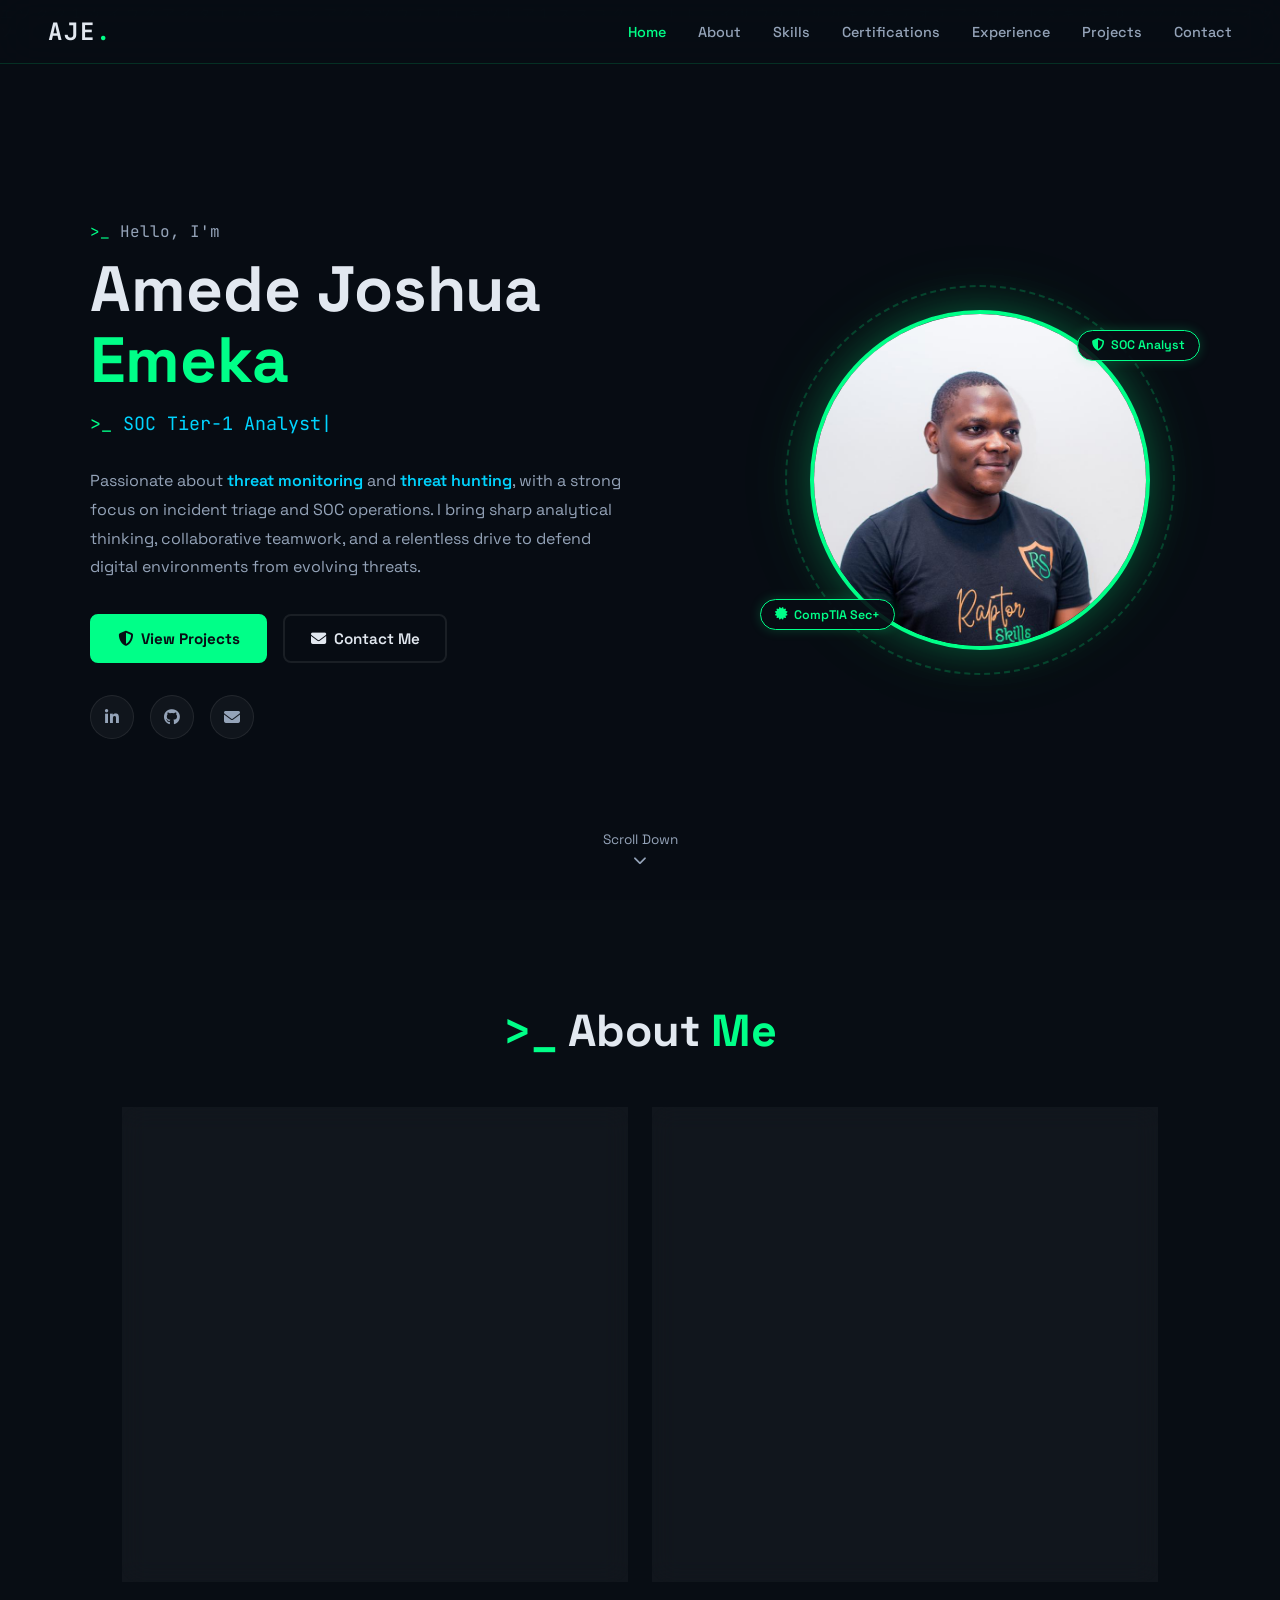
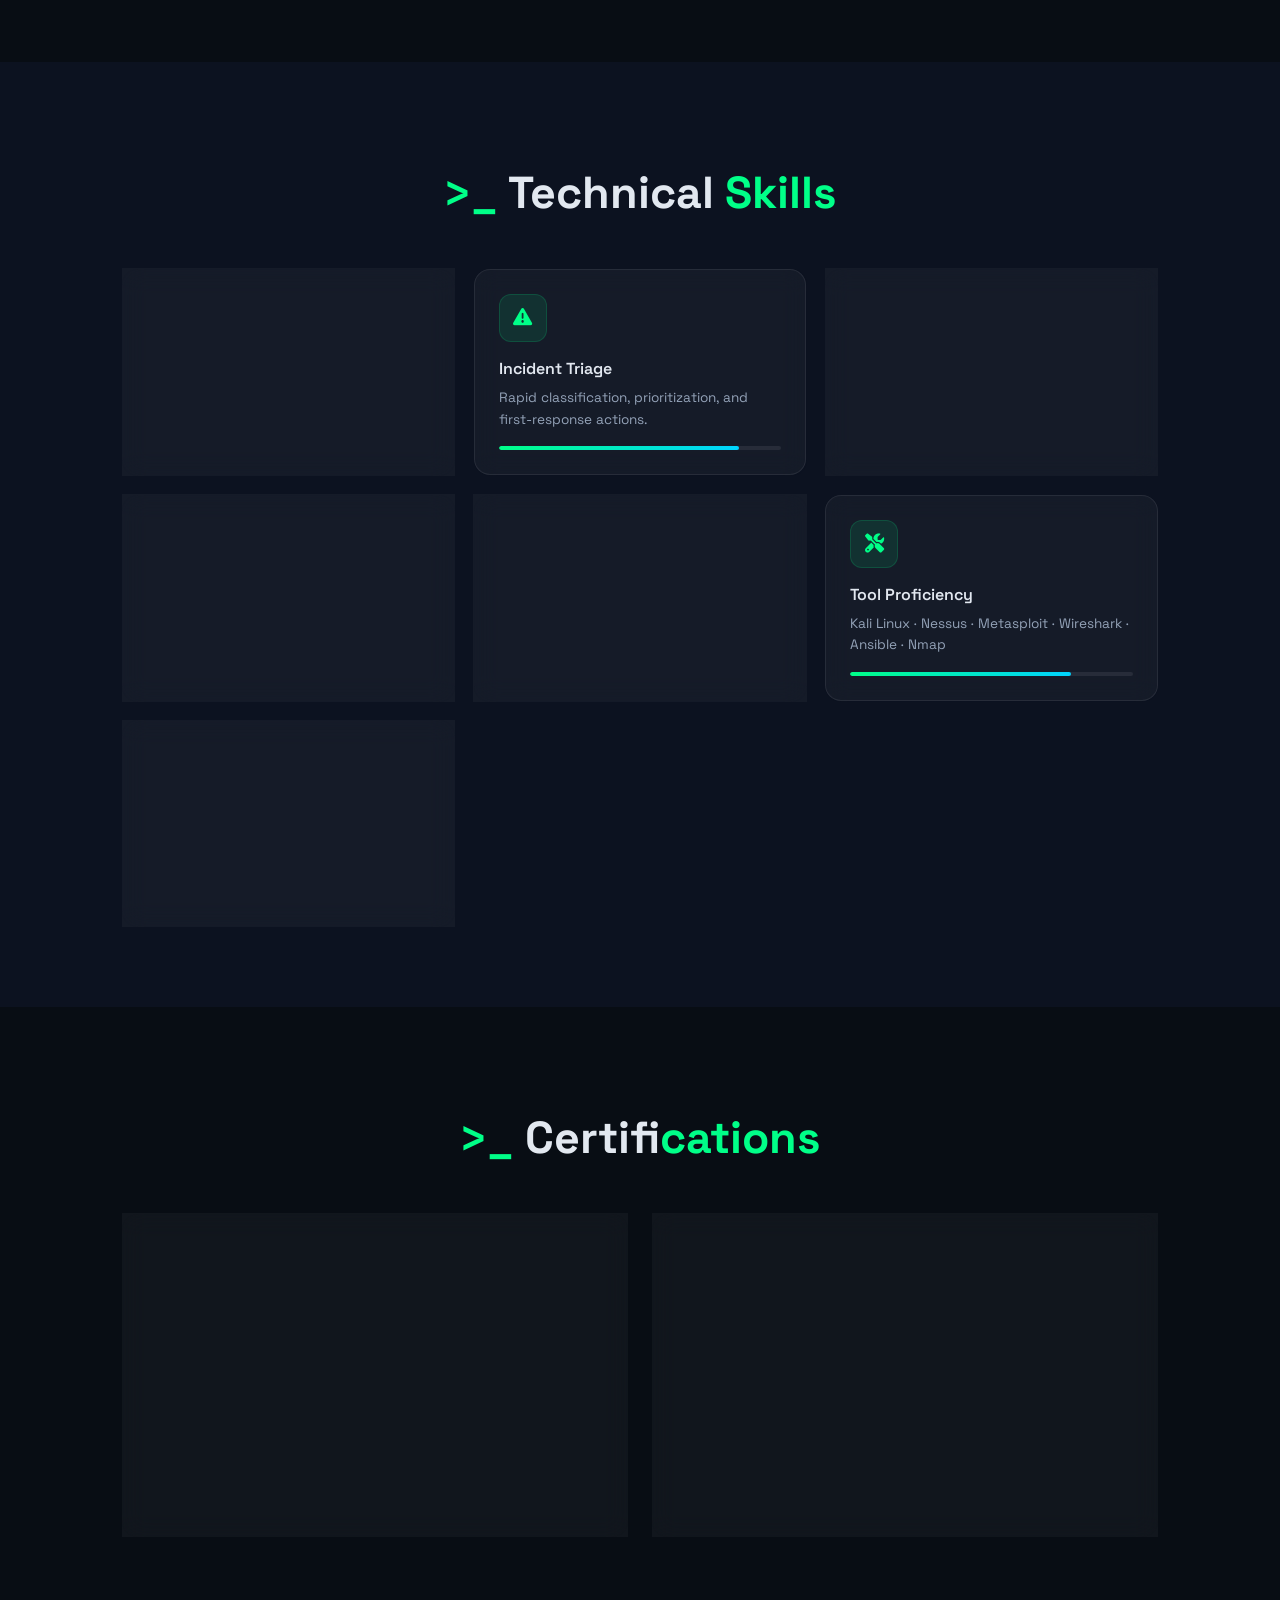
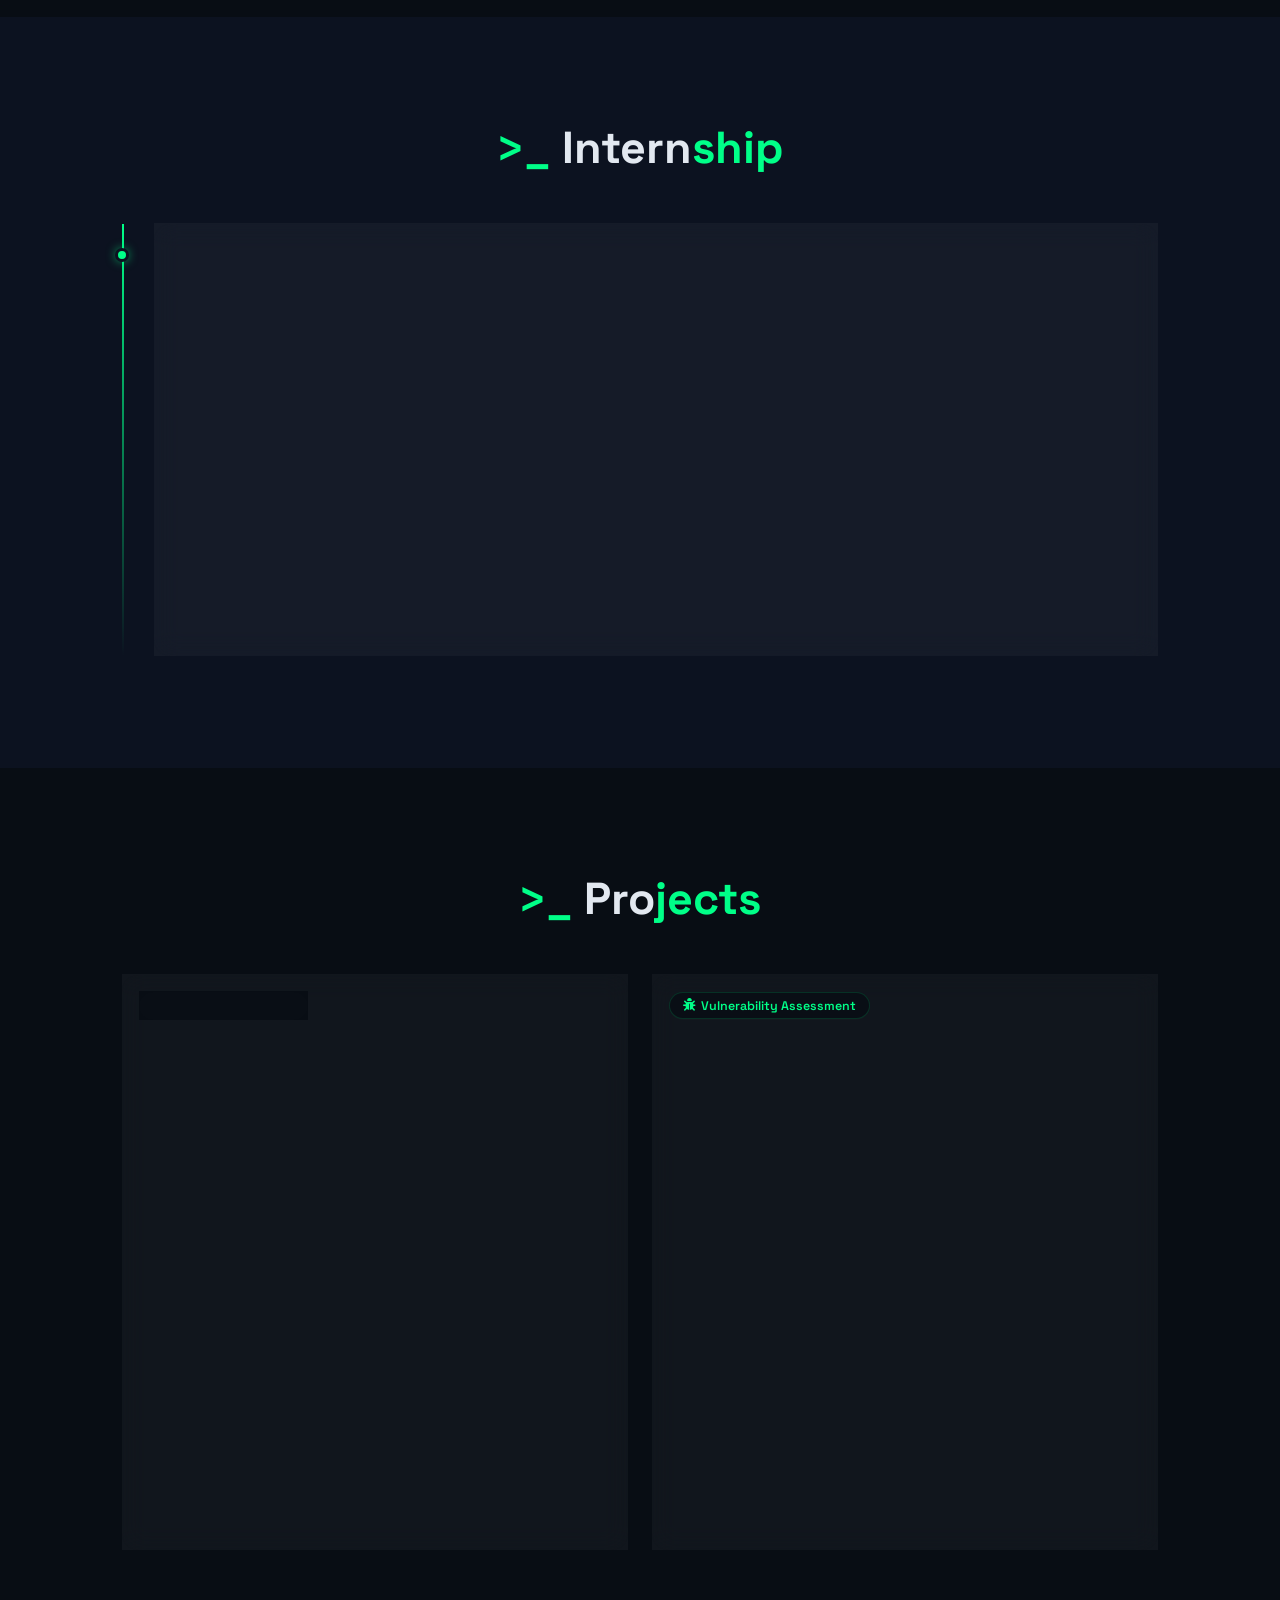
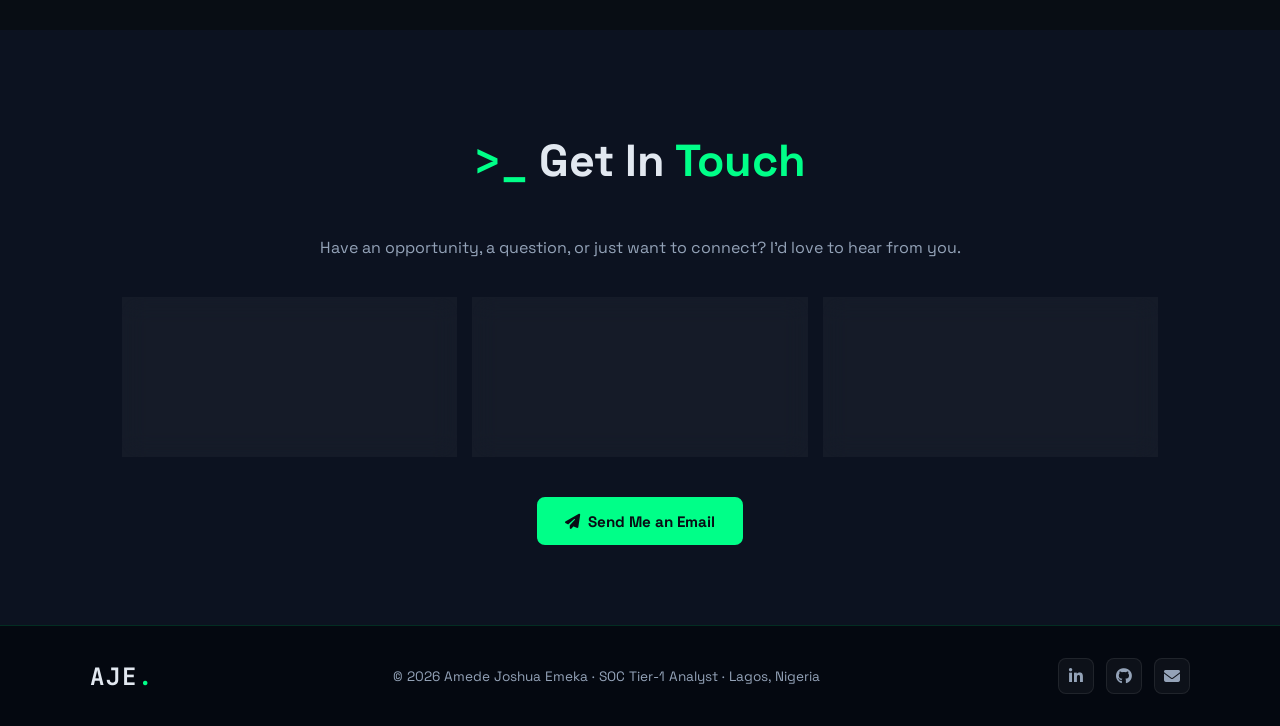
==== commit aa40ca3d: "Add files via upload" ====
--- a/index.html
+++ b/index.html
@@ -66,7 +66,7 @@
     <div class="hero-image-wrap">
       <div class="hex-ring"></div>
       <div class="profile-glow"></div>
-      <img src="photos/port1.jpeg" alt="Amede Joshua Emeka" class="profile-img" id="profile-img">
+      <img src="/photos/port1.jpeg" alt="Amede Joshua Emeka" class="profile-img" id="profile-img">
       <div class="badge-chip top-right"><i class="fas fa-shield-halved"></i> SOC Analyst</div>
       <div class="badge-chip bottom-left"><i class="fas fa-certificate"></i> CompTIA Sec+</div>
     </div>
@@ -263,7 +263,7 @@
       <!-- Project 1 -->
       <div class="project-card glass">
         <div class="project-img-wrap">
-          <img src="photos/fk.jpeg" alt="Phishing Simulation" class="project-img">
+          <img src="/photos/fk.jpeg" alt="Phishing Simulation" class="project-img">
           <div class="project-overlay">
             <span class="proj-category"><i class="fas fa-fish"></i> Phishing Simulation</span>
           </div>
@@ -362,13 +362,13 @@
 <div class="modal-overlay" id="modal-comptia" onclick="closeModal('modal-comptia')">
   <div class="modal-box" onclick="event.stopPropagation()">
     <button class="modal-close" onclick="closeModal('modal-comptia')">&times;</button>
-    <img src="photos/Screenshot%202026-05-05%20120844.png" alt="CompTIA Security+ Certificate" style="width:100%;border-radius:8px;">
+    <img src="/photos/Screenshot%202026-05-05%20120844.png" alt="CompTIA Security+ Certificate" style="width:100%;border-radius:8px;">
   </div>
 </div>
 <div class="modal-overlay" id="modal-isc2" onclick="closeModal('modal-isc2')">
   <div class="modal-box" onclick="event.stopPropagation()">
     <button class="modal-close" onclick="closeModal('modal-isc2')">&times;</button>
-    <img src="photos/cert.jpeg" alt="ISC2 CC Certificate" style="width:100%;border-radius:8px;">
+    <img src="/photos/cert.jpeg" alt="ISC2 CC Certificate" style="width:100%;border-radius:8px;">
   </div>
 </div>
 
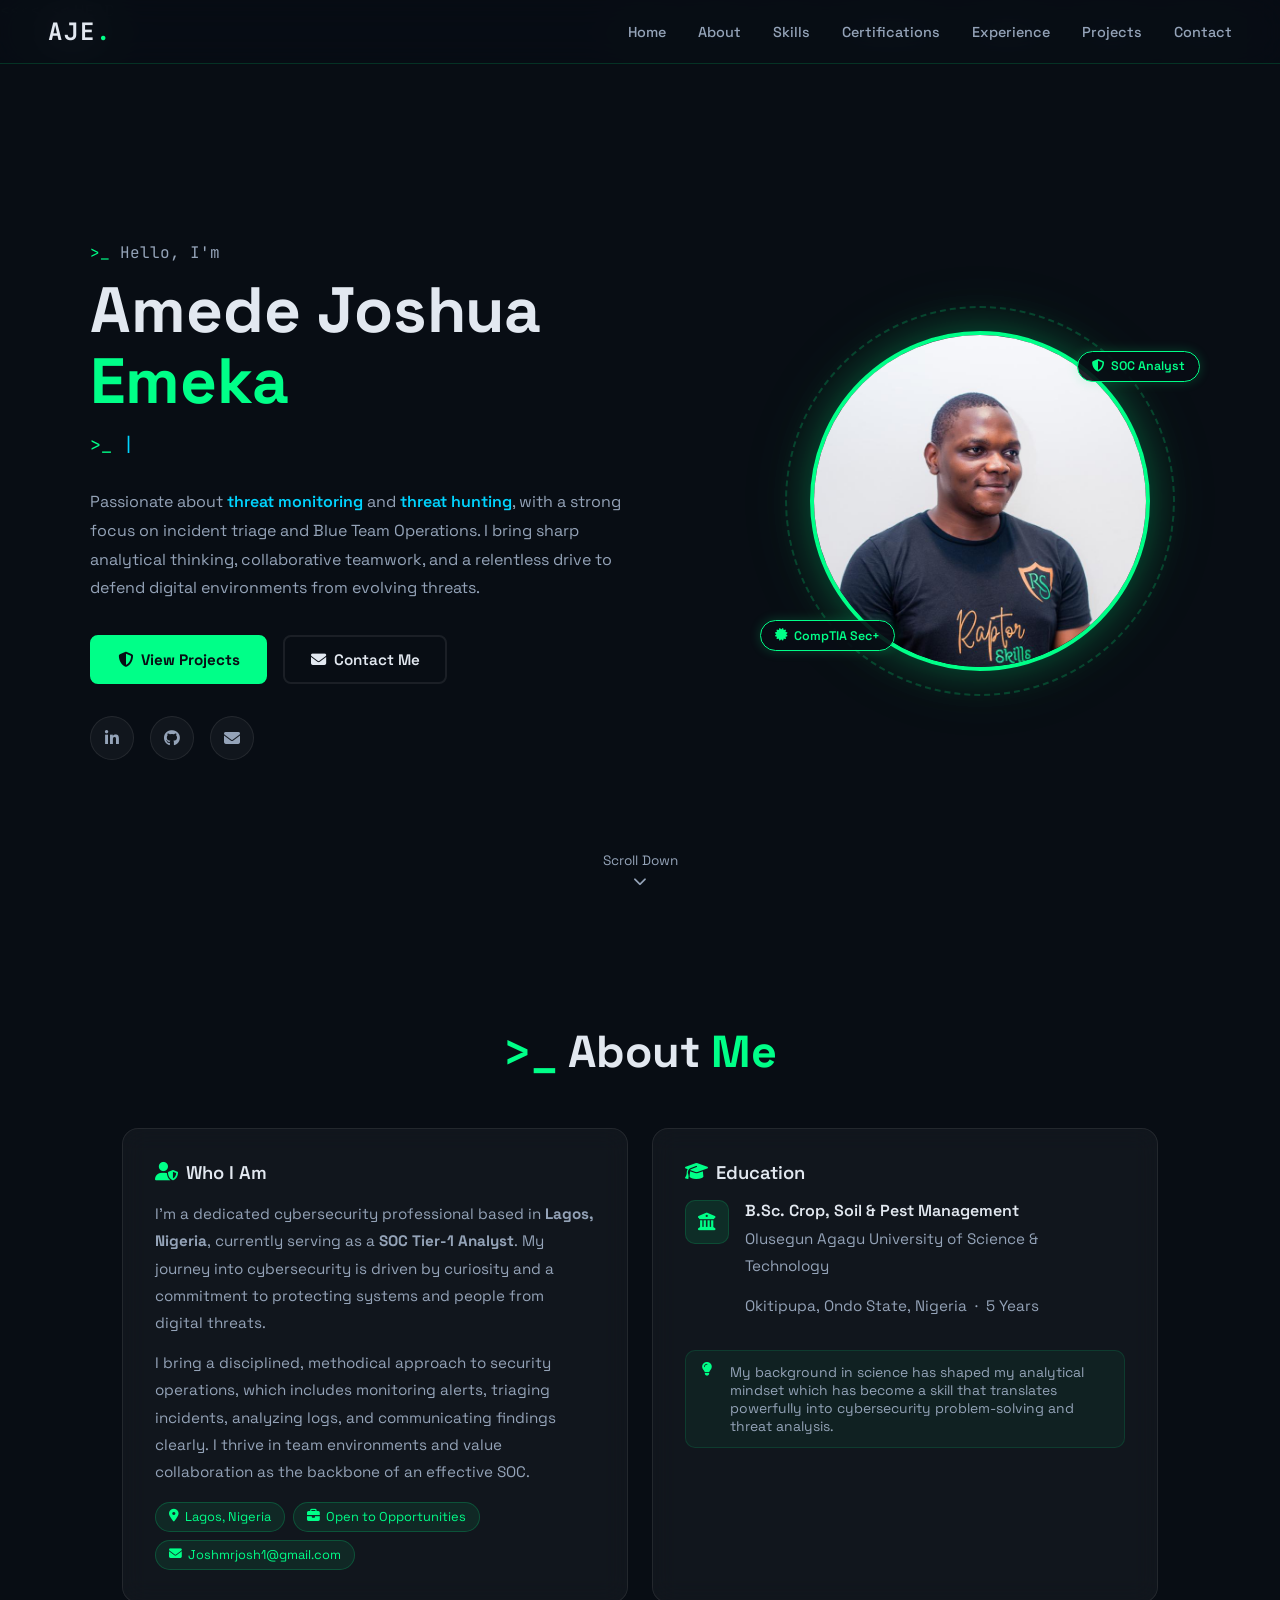
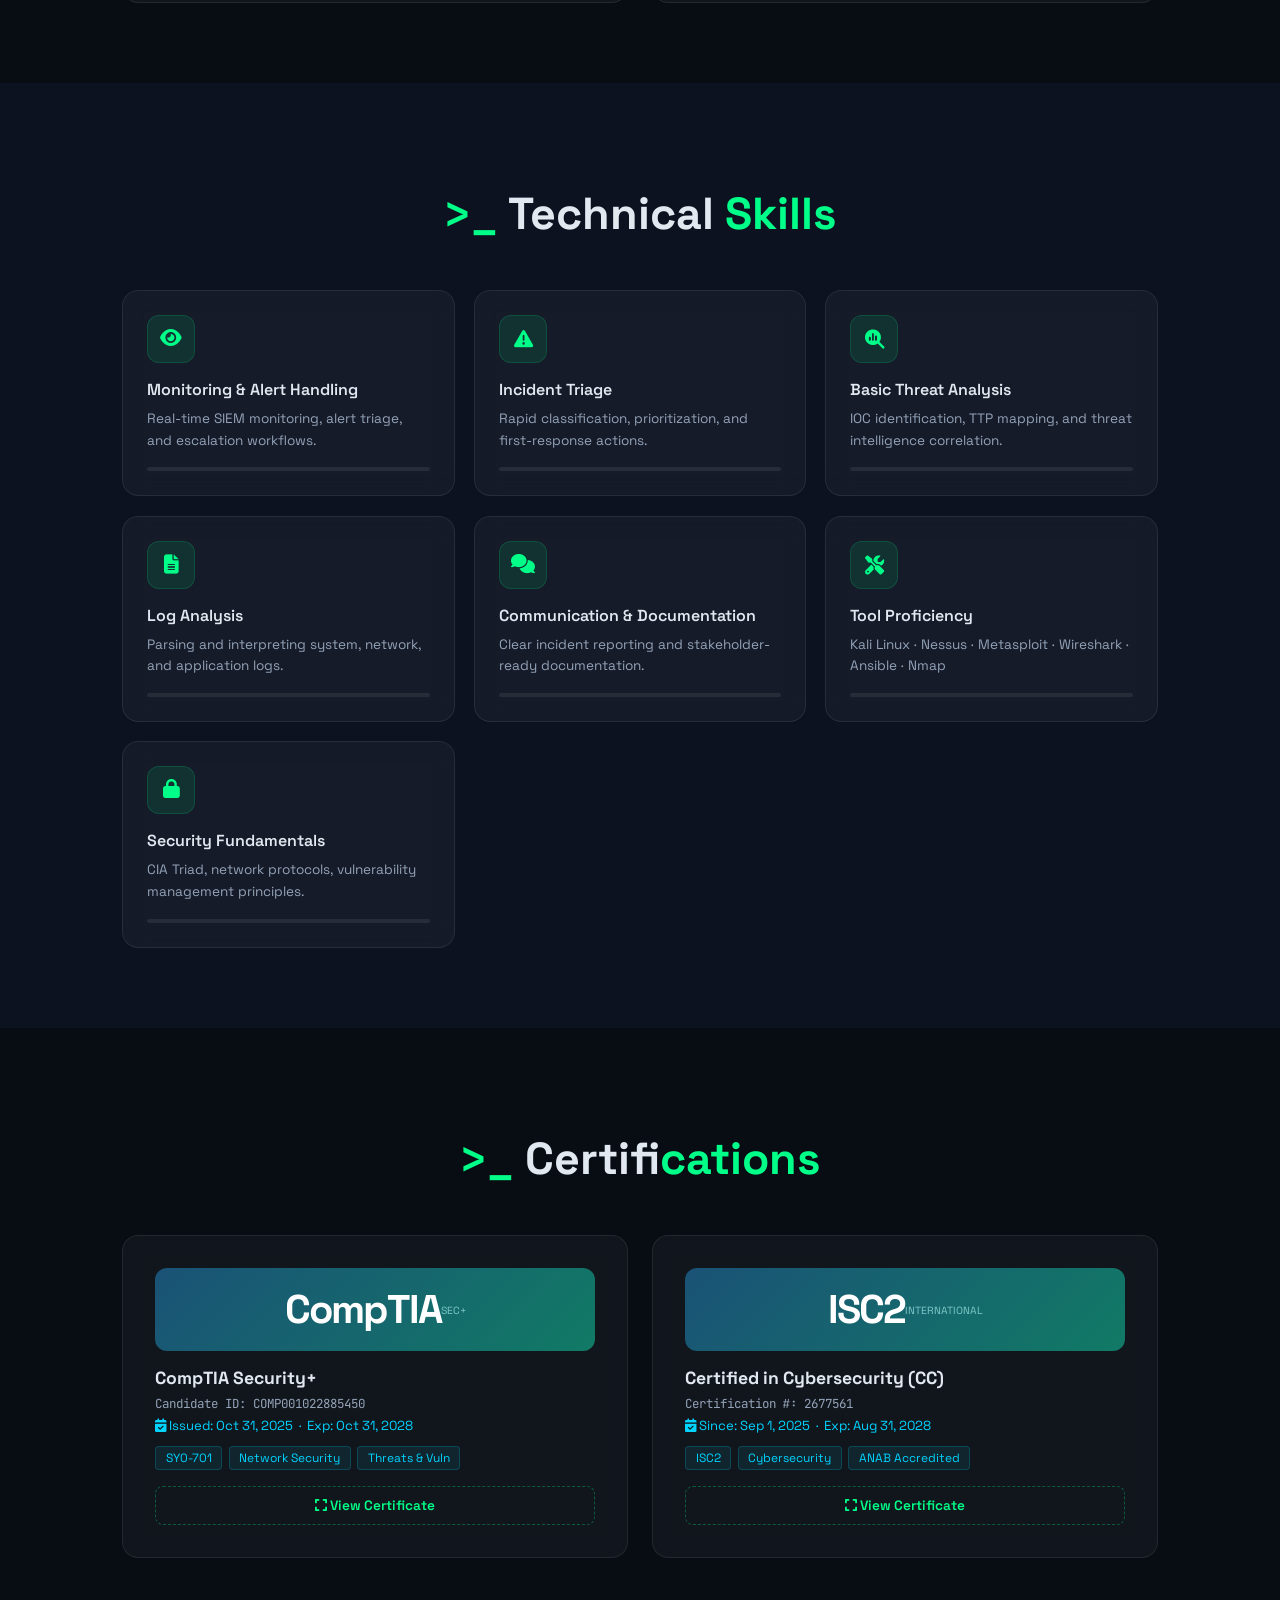
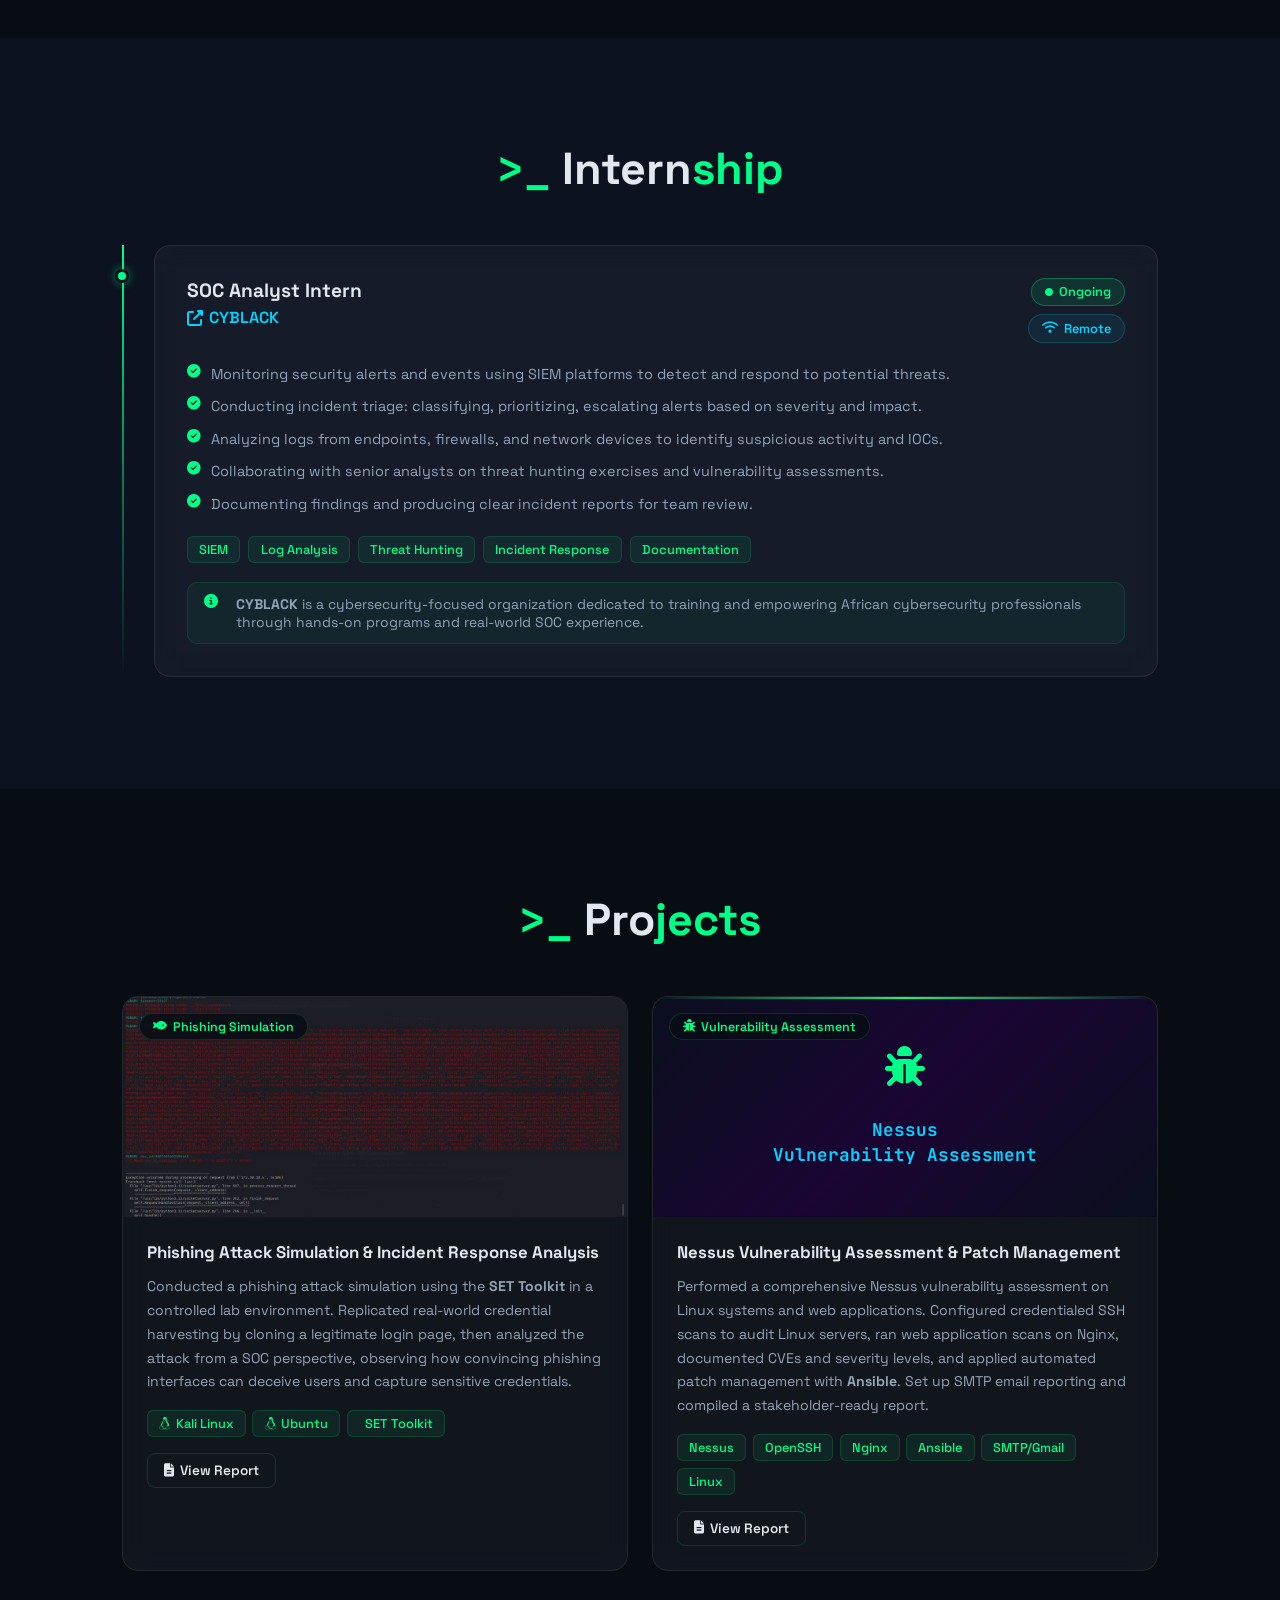
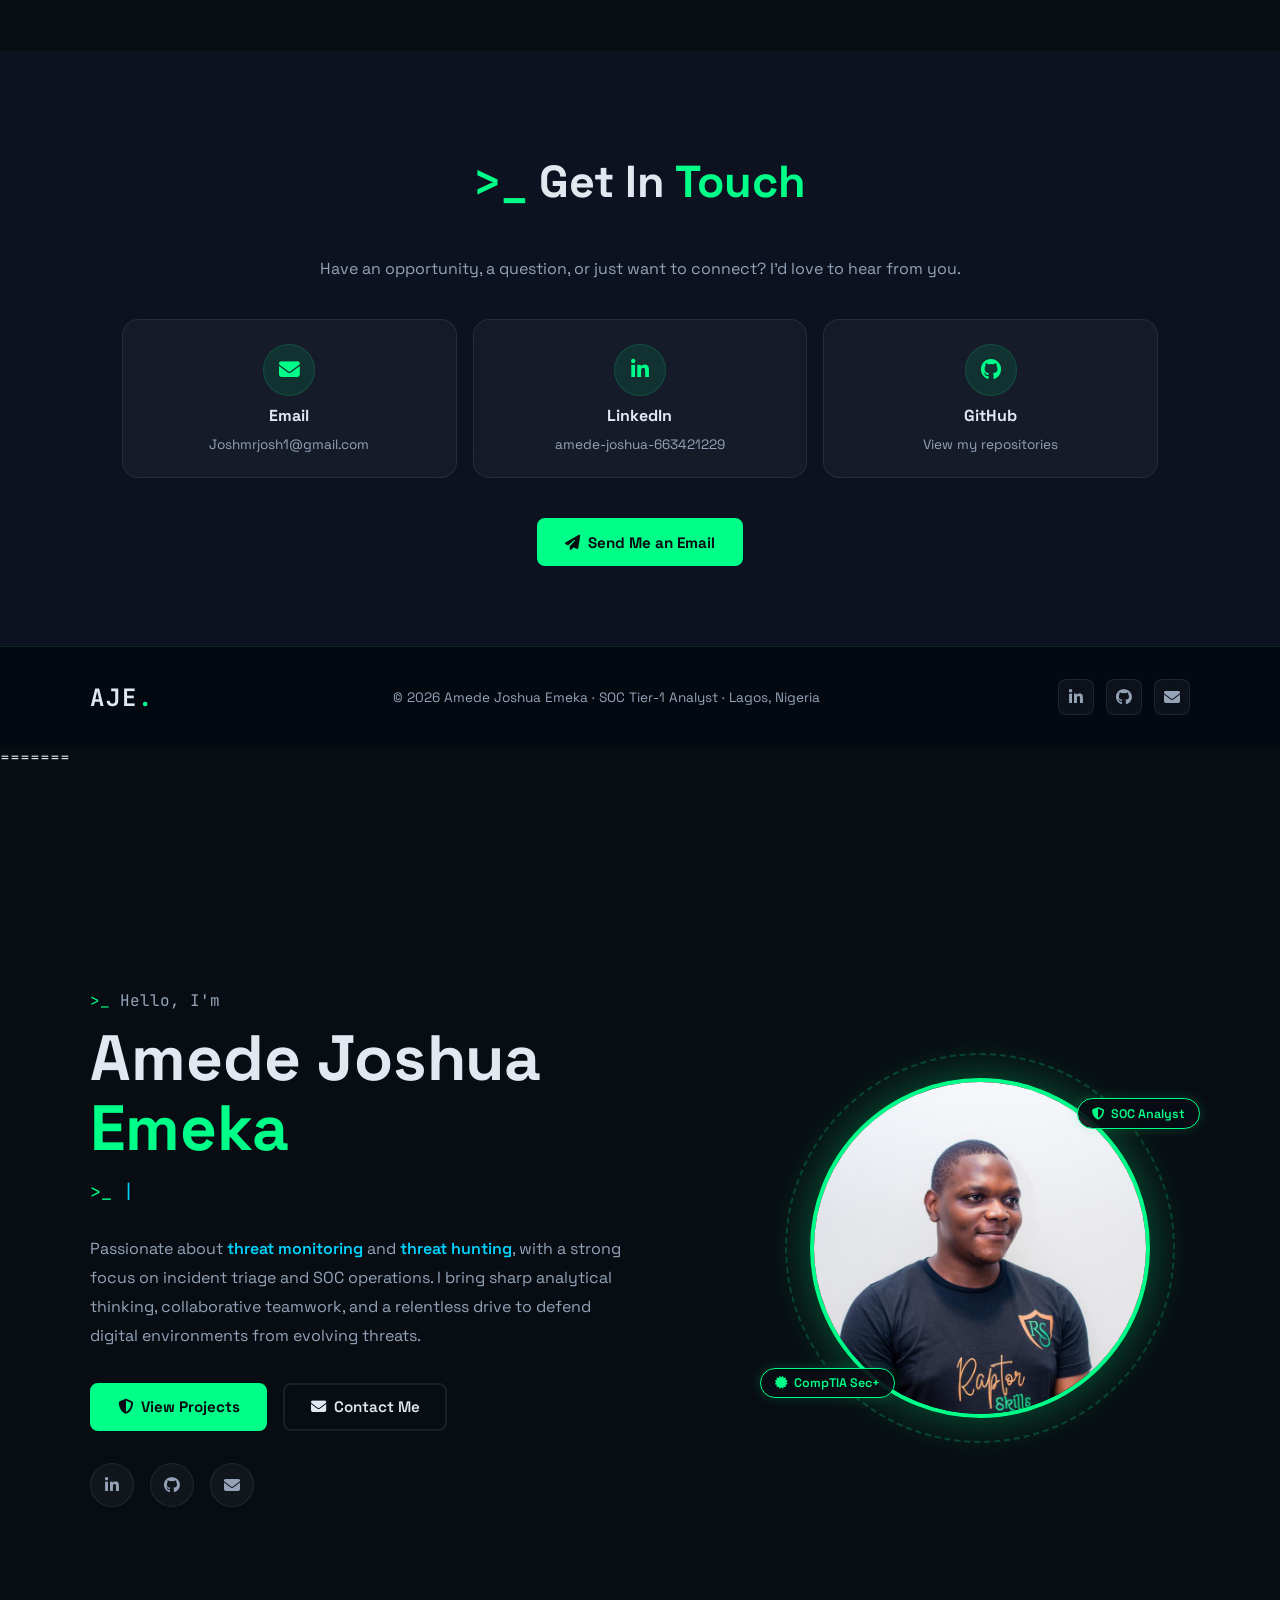
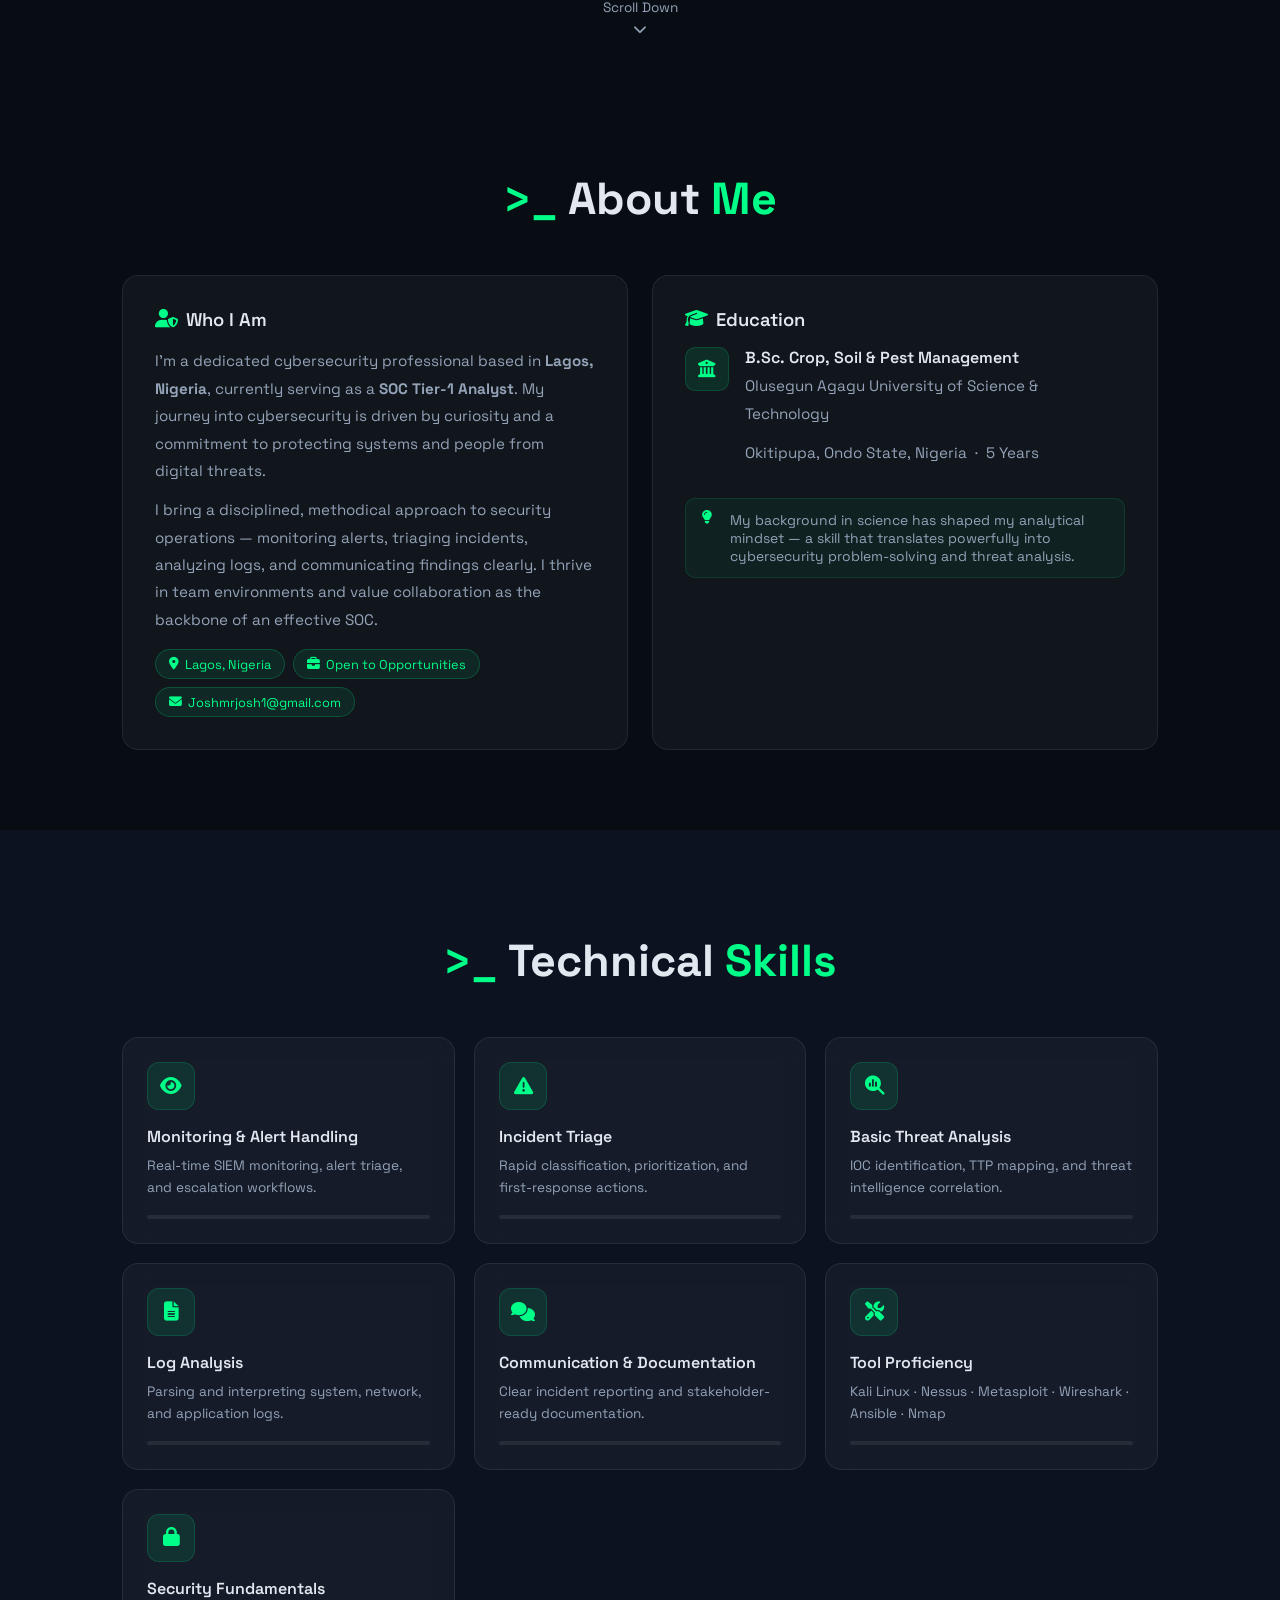
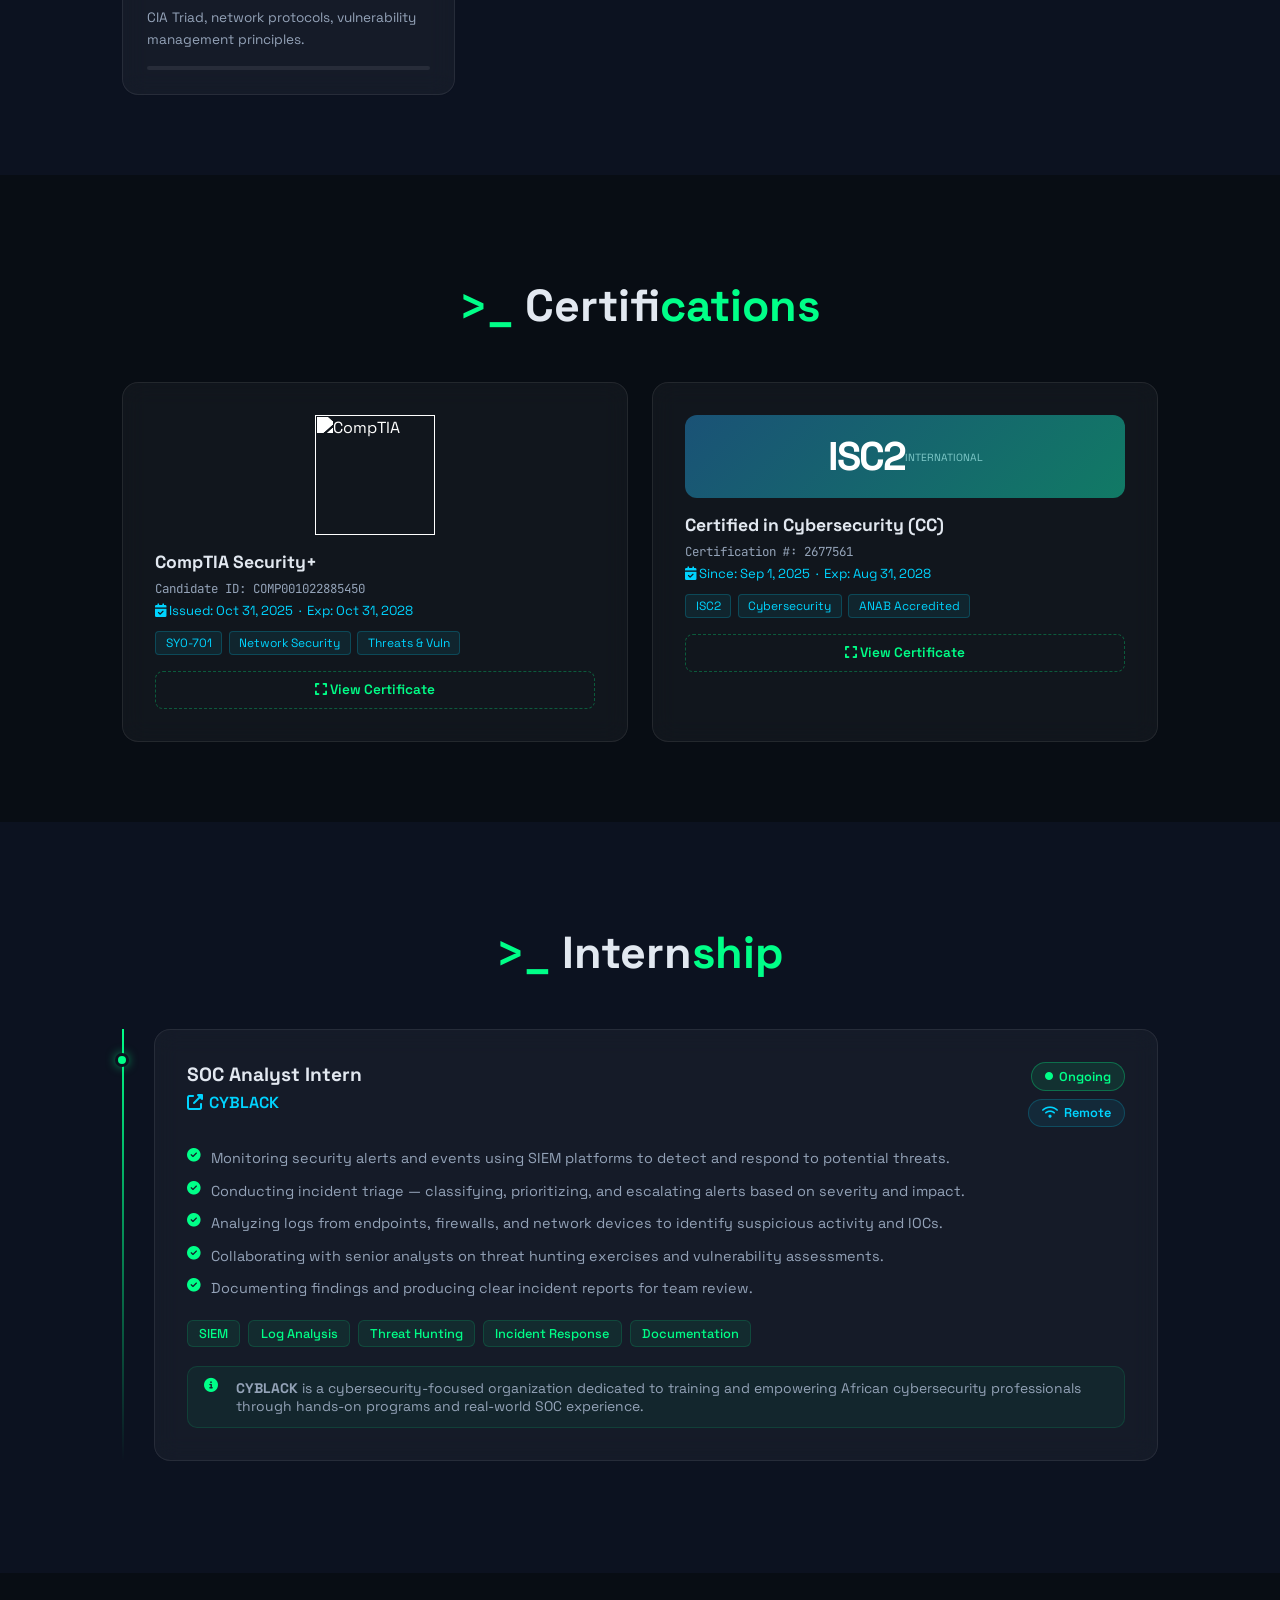
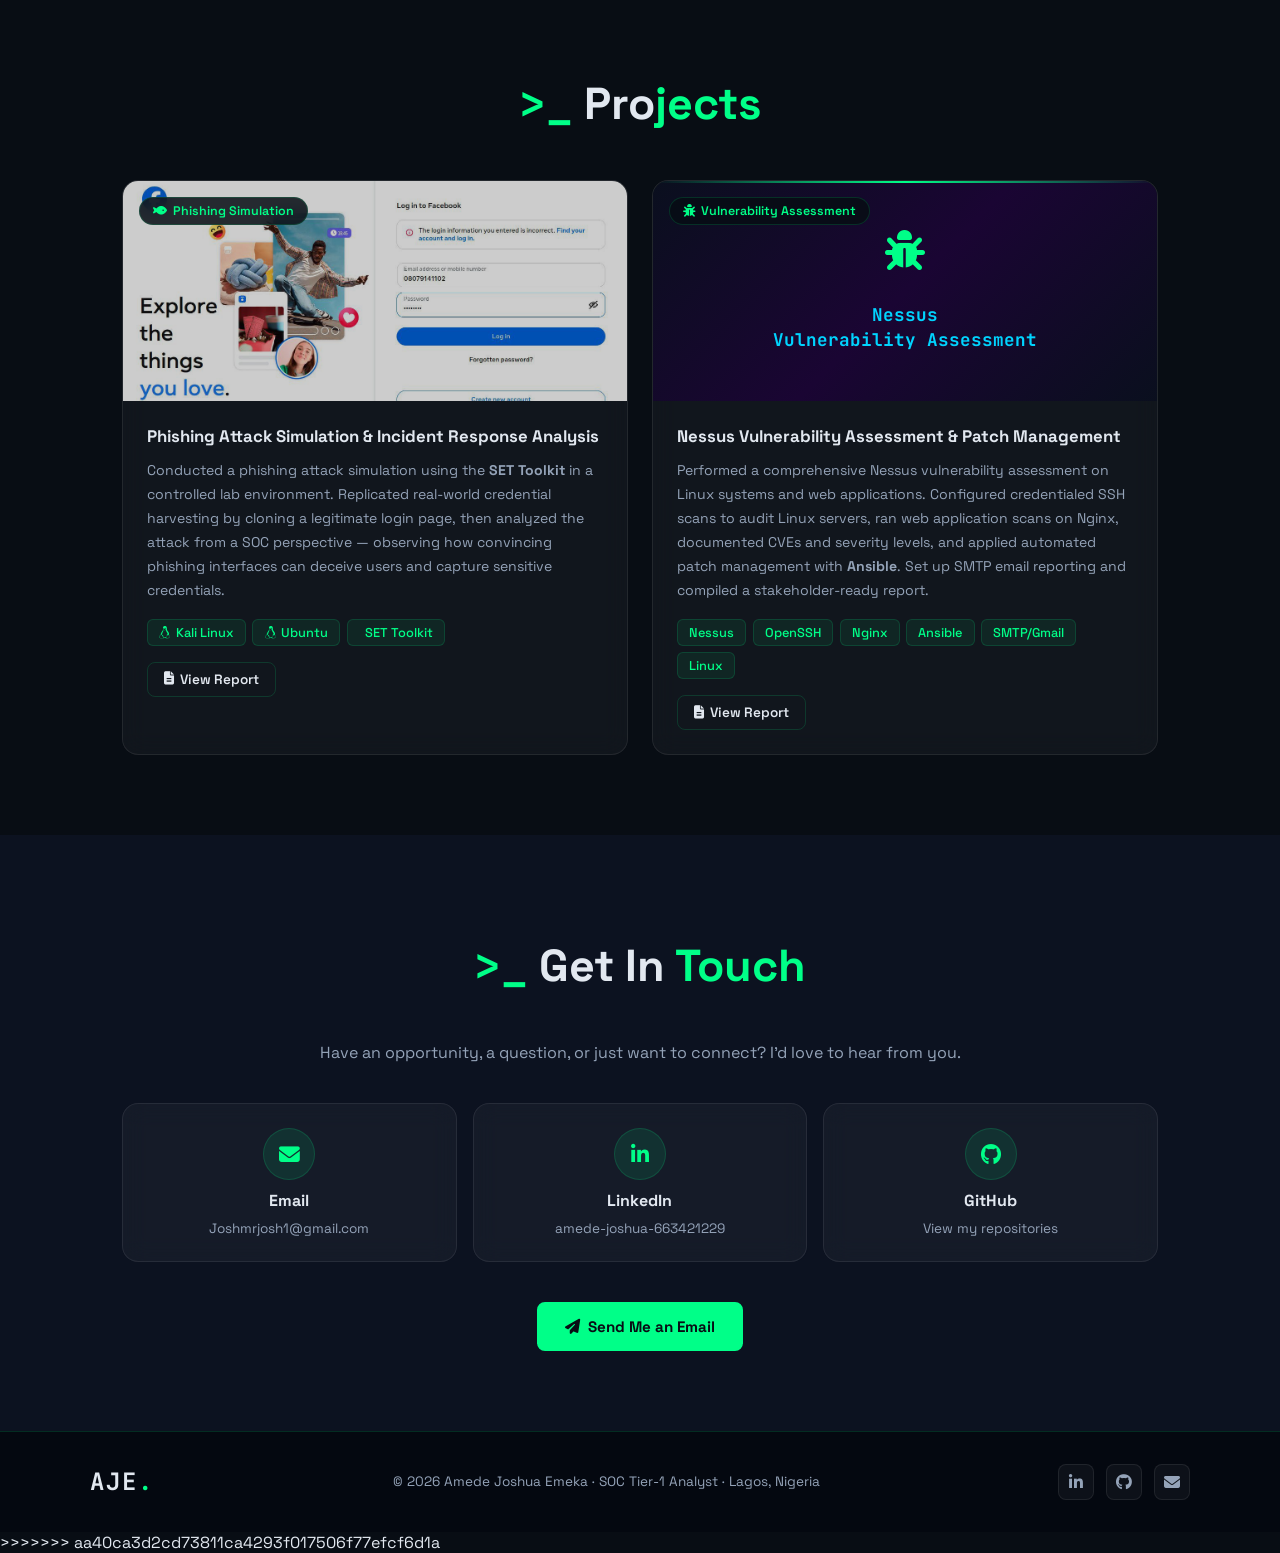
==== commit d94d5af1: "Fixed image issues and also removed em-dash" ====
--- a/index.html
+++ b/index.html
@@ -1,3 +1,385 @@
+<<<<<<< HEAD
+<!DOCTYPE html>
+<html lang="en">
+<head>
+<meta charset="UTF-8">
+<meta name="viewport" content="width=device-width, initial-scale=1.0">
+<title>Amede Joshua Emeka | SOC Tier-1 Analyst</title>
+<meta name="description" content="Cybersecurity professional specializing in threat monitoring, incident triage, and SOC operations. CompTIA Security+ and ISC2 CC certified.">
+<link rel="preconnect" href="https://fonts.googleapis.com">
+<link href="https://fonts.googleapis.com/css2?family=JetBrains+Mono:wght@400;700&family=Space+Grotesk:wght@300;400;500;600;700&display=swap" rel="stylesheet">
+<link rel="stylesheet" href="https://cdnjs.cloudflare.com/ajax/libs/font-awesome/6.5.0/css/all.min.css">
+<link rel="stylesheet" href="style.css">
+</head>
+<body>
+<canvas id="matrix-canvas"></canvas>
+
+<!-- NAV -->
+<nav id="navbar">
+  <a href="#home" class="nav-logo">AJE<span>.</span></a>
+  <ul class="nav-links">
+    <li><a href="#home">Home</a></li>
+    <li><a href="#about">About</a></li>
+    <li><a href="#skills">Skills</a></li>
+    <li><a href="#certs">Certifications</a></li>
+    <li><a href="#experience">Experience</a></li>
+    <li><a href="#projects">Projects</a></li>
+    <li><a href="#contact">Contact</a></li>
+  </ul>
+  <button class="hamburger" id="hamburger" aria-label="Menu">
+    <span></span><span></span><span></span>
+  </button>
+</nav>
+
+<!-- HERO -->
+<section id="home" class="hero">
+  <div class="hero-content">
+    <div class="hero-text">
+      <div class="hero-greeting">
+        <span class="terminal-prefix">&gt;_ </span>Hello, I'm
+      </div>
+      <h1 class="hero-name">Amede Joshua<br><span class="accent">Emeka</span></h1>
+      <div class="hero-role">
+        <span class="terminal-prefix">&gt;_ </span>
+        <span id="typed-text"></span><span class="cursor-blink">|</span>
+      </div>
+      <p class="hero-bio">
+        Passionate about <span class="highlight">threat monitoring</span> and <span class="highlight">threat hunting</span>, 
+        with a strong focus on incident triage and Blue Team Operations. I bring sharp analytical thinking, 
+        collaborative teamwork, and a relentless drive to defend digital environments from evolving threats.
+      </p>
+      <div class="hero-buttons">
+        <a href="#projects" class="btn-primary"><i class="fas fa-shield-halved"></i> View Projects</a>
+        <a href="mailto:Joshmrjosh1@gmail.com" class="btn-secondary"><i class="fas fa-envelope"></i> Contact Me</a>
+      </div>
+      <div class="hero-socials">
+        <a href="https://www.linkedin.com/in/amede-joshua-663421229" target="_blank" class="social-link" title="LinkedIn">
+          <i class="fab fa-linkedin-in"></i>
+        </a>
+        <a href="https://github.com" target="_blank" class="social-link" title="GitHub">
+          <i class="fab fa-github"></i>
+        </a>
+        <a href="mailto:Joshmrjosh1@gmail.com" class="social-link" title="Email">
+          <i class="fas fa-envelope"></i>
+        </a>
+      </div>
+    </div>
+    <div class="hero-image-wrap"> 
+      <div class="hex-ring"></div>
+      <div class="profile-glow"></div>
+      <img src="./photos/port1.jpeg" alt="Amede Joshua Emeka" class="profile-img" id="profile-img">
+      <div class="badge-chip top-right"><i class="fas fa-shield-halved"></i> SOC Analyst</div>
+      <div class="badge-chip bottom-left"><i class="fas fa-certificate"></i> CompTIA Sec+</div>
+    </div>
+  </div>
+  <a href="#about" class="scroll-down">
+    <span>Scroll Down</span>
+    <i class="fas fa-chevron-down bounce"></i>
+  </a>
+</section>
+
+<!-- ABOUT -->
+<section id="about" class="section">
+  <div class="container">
+    <h2 class="section-title"><span class="terminal-prefix">&gt;_</span> About <span class="accent">Me</span></h2>
+    <div class="about-grid">
+      <div class="about-card glass">
+        <h3><i class="fas fa-user-shield accent-icon"></i> Who I Am</h3>
+        <p>I'm a dedicated cybersecurity professional based in <strong>Lagos, Nigeria</strong>, currently serving as a 
+        <strong>SOC Tier-1 Analyst</strong>. My journey into cybersecurity is driven by curiosity and a 
+        commitment to protecting systems and people from digital threats.</p>
+        <p>I bring a disciplined, methodical approach to security operations, which includes monitoring alerts, triaging incidents, 
+        analyzing logs, and communicating findings clearly. I thrive in team environments and value collaboration 
+        as the backbone of an effective SOC.</p>
+        <div class="info-chips">
+          <span class="chip"><i class="fas fa-map-marker-alt"></i> Lagos, Nigeria</span>
+          <span class="chip"><i class="fas fa-briefcase"></i> Open to Opportunities</span>
+          <span class="chip"><i class="fas fa-envelope"></i> Joshmrjosh1@gmail.com</span>
+        </div>
+      </div>
+      <div class="about-card glass">
+        <h3><i class="fas fa-graduation-cap accent-icon"></i> Education</h3>
+        <div class="edu-item">
+          <div class="edu-icon"><i class="fas fa-university"></i></div>
+          <div class="edu-info">
+            <h4>B.Sc. Crop, Soil & Pest Management</h4>
+            <p class="edu-school">Olusegun Agagu University of Science & Technology</p>
+            <p class="edu-sub">Okitipupa, Ondo State, Nigeria &nbsp;·&nbsp; 5 Years</p>
+          </div>
+        </div>
+        <div class="edu-note glass-inner">
+          <i class="fas fa-lightbulb accent-icon"></i>
+          <span>My background in science has shaped my analytical mindset which has become a skill that translates 
+          powerfully into cybersecurity problem-solving and threat analysis.</span>
+        </div>
+      </div>
+    </div>
+  </div>
+</section>
+
+<!-- SKILLS -->
+<section id="skills" class="section section-dark">
+  <div class="container">
+    <h2 class="section-title"><span class="terminal-prefix">&gt;_</span> Technical <span class="accent">Skills</span></h2>
+    <div class="skills-grid">
+      <div class="skill-card glass">
+        <div class="skill-icon"><i class="fas fa-eye"></i></div>
+        <h4>Monitoring & Alert Handling</h4>
+        <p>Real-time SIEM monitoring, alert triage, and escalation workflows.</p>
+        <div class="skill-bar"><div class="skill-fill" data-width="88"></div></div>
+      </div>
+      <div class="skill-card glass">
+        <div class="skill-icon"><i class="fas fa-triangle-exclamation"></i></div>
+        <h4>Incident Triage</h4>
+        <p>Rapid classification, prioritization, and first-response actions.</p>
+        <div class="skill-bar"><div class="skill-fill" data-width="85"></div></div>
+      </div>
+      <div class="skill-card glass">
+        <div class="skill-icon"><i class="fas fa-magnifying-glass-chart"></i></div>
+        <h4>Basic Threat Analysis</h4>
+        <p>IOC identification, TTP mapping, and threat intelligence correlation.</p>
+        <div class="skill-bar"><div class="skill-fill" data-width="80"></div></div>
+      </div>
+      <div class="skill-card glass">
+        <div class="skill-icon"><i class="fas fa-file-lines"></i></div>
+        <h4>Log Analysis</h4>
+        <p>Parsing and interpreting system, network, and application logs.</p>
+        <div class="skill-bar"><div class="skill-fill" data-width="82"></div></div>
+      </div>
+      <div class="skill-card glass">
+        <div class="skill-icon"><i class="fas fa-comments"></i></div>
+        <h4>Communication & Documentation</h4>
+        <p>Clear incident reporting and stakeholder-ready documentation.</p>
+        <div class="skill-bar"><div class="skill-fill" data-width="90"></div></div>
+      </div>
+      <div class="skill-card glass">
+        <div class="skill-icon"><i class="fas fa-tools"></i></div>
+        <h4>Tool Proficiency</h4>
+        <p>Kali Linux · Nessus · Metasploit · Wireshark · Ansible · Nmap</p>
+        <div class="skill-bar"><div class="skill-fill" data-width="78"></div></div>
+      </div>
+      <div class="skill-card glass">
+        <div class="skill-icon"><i class="fas fa-lock"></i></div>
+        <h4>Security Fundamentals</h4>
+        <p>CIA Triad, network protocols, vulnerability management principles.</p>
+        <div class="skill-bar"><div class="skill-fill" data-width="86"></div></div>
+      </div>
+    </div>
+  </div>
+</section>
+
+<!-- CERTIFICATIONS -->
+<section id="certs" class="section">
+  <div class="container">
+    <h2 class="section-title"><span class="terminal-prefix">&gt;_</span> Certifi<span class="accent">cations</span></h2>
+    <div class="certs-grid">
+      <div class="cert-card glass" onclick="openModal('modal-comptia', './photos/Screenshot 2026-05-05 120844.png')">
+  <div class="cert-logo" style="background:linear-gradient(135deg,#1a5276,#117a65);border-radius:12px;padding:1rem;text-align:center;">
+          <span style="font-size:2.5rem;font-weight:900;color:#fff;letter-spacing:-2px;">CompTIA</span>
+          <div style="font-size:0.65rem;color:#7ec8c8;margin-top:2px;">SEC+</div>
+        </div>
+        <div class="cert-info">
+          <h3>CompTIA Security+</h3>
+          <p class="cert-id">Candidate ID: COMP001022885450</p>
+          <p class="cert-date"><i class="fas fa-calendar-check"></i> Issued: Oct 31, 2025 &nbsp;·&nbsp; Exp: Oct 31, 2028</p>
+          <div class="cert-tags">
+            <span class="ctag">SY0-701</span>
+            <span class="ctag">Network Security</span>
+            <span class="ctag">Threats &amp; Vuln</span>
+          </div>
+        </div>
+        <div class="cert-view"><i class="fas fa-expand"></i> View Certificate</div>
+      </div>
+      <div class="cert-card glass" onclick="openModal('modal-isc2', './photos/cert.jpeg')">
+        <div class="cert-logo" style="background:linear-gradient(135deg,#1a5276,#117a65);border-radius:12px;padding:1rem;text-align:center;">
+          <span style="font-size:2.5rem;font-weight:900;color:#fff;letter-spacing:-2px;">ISC2</span>
+          <div style="font-size:0.65rem;color:#7ec8c8;margin-top:2px;">INTERNATIONAL</div>
+        </div>
+        <div class="cert-info">
+          <h3>Certified in Cybersecurity (CC)</h3>
+          <p class="cert-id">Certification #: 2677561</p>
+          <p class="cert-date"><i class="fas fa-calendar-check"></i> Since: Sep 1, 2025 &nbsp;·&nbsp; Exp: Aug 31, 2028</p>
+          <div class="cert-tags">
+            <span class="ctag">ISC2</span>
+            <span class="ctag">Cybersecurity</span>
+            <span class="ctag">ANAB Accredited</span>
+          </div>
+        </div>
+        <div class="cert-view"><i class="fas fa-expand"></i> View Certificate</div>
+      </div>
+    </div>
+  </div>
+</section>
+
+<!-- EXPERIENCE -->
+<section id="experience" class="section section-dark">
+  <div class="container">
+    <h2 class="section-title"><span class="terminal-prefix">&gt;_</span> Intern<span class="accent">ship</span></h2>
+    <div class="timeline">
+      <div class="timeline-item">
+        <div class="timeline-dot"></div>
+        <div class="timeline-card glass">
+          <div class="exp-header">
+            <div>
+              <h3>SOC Analyst Intern</h3>
+              <p class="exp-company">
+                <a href="https://www.cyblack.org/" target="_blank" class="company-link">
+                  <i class="fas fa-external-link-alt"></i> CYBLACK
+                </a>
+              </p>
+            </div>
+            <div class="exp-meta">
+              <span class="badge-status pulse"><i class="fas fa-circle"></i> Ongoing</span>
+              <span class="badge-remote"><i class="fas fa-wifi"></i> Remote</span>
+            </div>
+          </div>
+          <ul class="exp-list">
+            <li><i class="fas fa-check-circle"></i> Monitoring security alerts and events using SIEM platforms to detect and respond to potential threats.</li>
+            <li><i class="fas fa-check-circle"></i> Conducting incident triage: classifying, prioritizing, escalating alerts based on severity and impact.</li>
+            <li><i class="fas fa-check-circle"></i> Analyzing logs from endpoints, firewalls, and network devices to identify suspicious activity and IOCs.</li>
+            <li><i class="fas fa-check-circle"></i> Collaborating with senior analysts on threat hunting exercises and vulnerability assessments.</li>
+            <li><i class="fas fa-check-circle"></i> Documenting findings and producing clear incident reports for team review.</li>
+          </ul>
+          <div class="exp-tools">
+            <span class="tool-tag">SIEM</span>
+            <span class="tool-tag">Log Analysis</span>
+            <span class="tool-tag">Threat Hunting</span>
+            <span class="tool-tag">Incident Response</span>
+            <span class="tool-tag">Documentation</span>
+          </div>
+          <div class="cyblack-about glass-inner">
+            <i class="fas fa-info-circle accent-icon"></i>
+            <span><strong>CYBLACK</strong> is a cybersecurity-focused organization dedicated to training and empowering African cybersecurity professionals through hands-on programs and real-world SOC experience.</span>
+          </div>
+        </div>
+      </div>
+    </div>
+  </div>
+</section>
+
+<!-- PROJECTS -->
+<section id="projects" class="section">
+  <div class="container">
+    <h2 class="section-title"><span class="terminal-prefix">&gt;_</span> Pro<span class="accent">jects</span></h2>
+    <div class="projects-grid">
+      <!-- Project 1 -->
+      <div class="project-card glass">
+        <div class="project-img-wrap">
+          <img src="./photos/fm.jpeg" alt="Phishing Simulation" class="project-img">
+          <div class="project-overlay">
+            <span class="proj-category"><i class="fas fa-fish"></i> Phishing Simulation</span>
+          </div>
+        </div>
+        <div class="project-body">
+          <h3>Phishing Attack Simulation &amp; Incident Response Analysis</h3>
+          <p>Conducted a phishing attack simulation using the <strong>SET Toolkit</strong> in a controlled lab environment. 
+          Replicated real-world credential harvesting by cloning a legitimate login page, then analyzed the attack 
+          from a SOC perspective, observing how convincing phishing interfaces can deceive users and capture sensitive credentials.</p>
+          <div class="project-tools">
+            <span class="tool-tag"><i class="fab fa-linux"></i> Kali Linux</span>
+            <span class="tool-tag"><i class="fab fa-linux"></i> Ubuntu</span>
+            <span class="tool-tag"><i class="fas fa-toolkit"></i> SET Toolkit</span>
+          </div>
+          <div class="project-links">
+            <a href="#" class="proj-btn"><i class="fas fa-file-alt"></i> View Report</a>
+          </div>
+        </div>
+      </div>
+      <!-- Project 2 -->
+      <div class="project-card glass">
+        <div class="project-img-wrap nessus-banner">
+          <div class="nessus-art">
+            <div class="scan-line"></div>
+            <div class="nessus-title"><i class="fas fa-bug"></i><br>Nessus<br>Vulnerability Assessment</div>
+          </div>
+          <div class="project-overlay">
+            <span class="proj-category"><i class="fas fa-bug"></i> Vulnerability Assessment</span>
+          </div>
+        </div>
+        <div class="project-body">
+          <h3>Nessus Vulnerability Assessment &amp; Patch Management</h3>
+          <p>Performed a comprehensive Nessus vulnerability assessment on Linux systems and web applications. 
+          Configured credentialed SSH scans to audit Linux servers, ran web application scans on Nginx, 
+          documented CVEs and severity levels, and applied automated patch management with <strong>Ansible</strong>. 
+          Set up SMTP email reporting and compiled a stakeholder-ready report.</p>
+          <div class="project-tools">
+            <span class="tool-tag">Nessus</span>
+            <span class="tool-tag">OpenSSH</span>
+            <span class="tool-tag">Nginx</span>
+            <span class="tool-tag">Ansible</span>
+            <span class="tool-tag">SMTP/Gmail</span>
+            <span class="tool-tag">Linux</span>
+          </div>
+          <div class="project-links">
+            <a href="#" class="proj-btn"><i class="fas fa-file-alt"></i> View Report</a>
+          </div>
+        </div>
+      </div>
+    </div>
+  </div>
+</section>
+
+<!-- CONTACT -->
+<section id="contact" class="section section-dark">
+  <div class="container contact-container">
+    <h2 class="section-title"><span class="terminal-prefix">&gt;_</span> Get In <span class="accent">Touch</span></h2>
+    <p class="contact-sub">Have an opportunity, a question, or just want to connect? I'd love to hear from you.</p>
+    <div class="contact-grid">
+      <a href="mailto:Joshmrjosh1@gmail.com" class="contact-card glass">
+        <div class="contact-icon"><i class="fas fa-envelope"></i></div>
+        <h4>Email</h4>
+        <p>Joshmrjosh1@gmail.com</p>
+      </a>
+      <a href="https://www.linkedin.com/in/amede-joshua-663421229" target="_blank" class="contact-card glass">
+        <div class="contact-icon"><i class="fab fa-linkedin-in"></i></div>
+        <h4>LinkedIn</h4>
+        <p>amede-joshua-663421229</p>
+      </a>
+      <a href="https://github.com" target="_blank" class="contact-card glass">
+        <div class="contact-icon"><i class="fab fa-github"></i></div>
+        <h4>GitHub</h4>
+        <p>View my repositories</p>
+      </a>
+    </div>
+    <a href="mailto:Joshmrjosh1@gmail.com" class="btn-primary contact-cta">
+      <i class="fas fa-paper-plane"></i> Send Me an Email
+    </a>
+  </div>
+</section>
+
+<!-- FOOTER -->
+<footer>
+  <div class="footer-inner">
+    <span class="nav-logo">AJE<span>.</span></span>
+    <p>&copy; 2026 Amede Joshua Emeka · SOC Tier-1 Analyst · Lagos, Nigeria</p>
+    <div class="footer-socials">
+      <a href="https://www.linkedin.com/in/amede-joshua-663421229" target="_blank"><i class="fab fa-linkedin-in"></i></a>
+      <a href="https://github.com" target="_blank"><i class="fab fa-github"></i></a>
+      <a href="mailto:Joshmrjosh1@gmail.com"><i class="fas fa-envelope"></i></a>
+    </div>
+  </div>
+</footer>
+
+<!-- MODALS -->
+<div class="modal-overlay" id="modal-comptia" onclick="closeModal('modal-comptia')">
+  <div class="modal-box" onclick="event.stopPropagation()">
+    <button class="modal-close" onclick="closeModal('modal-comptia')">&times;</button>
+    <img src="/photos/Screenshot%202026-05-05%20120844.png" alt="CompTIA Security+ Certificate" style="width:100%;border-radius:8px;">
+  </div>
+</div>
+<div class="modal-overlay" id="modal-isc2" onclick="closeModal('modal-isc2')">
+  <div class="modal-box" onclick="event.stopPropagation()">
+    <button class="modal-close" onclick="closeModal('modal-isc2')">&times;</button>
+    <img src="/photos/cert.jpeg" alt="ISC2 CC Certificate" style="width:100%;border-radius:8px;">
+  </div>
+</div>
+
+
+
+<script src="script.js"></script>
+</body>
+</html>
+=======
 <!DOCTYPE html>
 <html lang="en">
 <head>
@@ -375,3 +757,4 @@
 <script src="script.js"></script>
 </body>
 </html>
+>>>>>>> aa40ca3d2cd73811ca4293f017506f77efcf6d1a
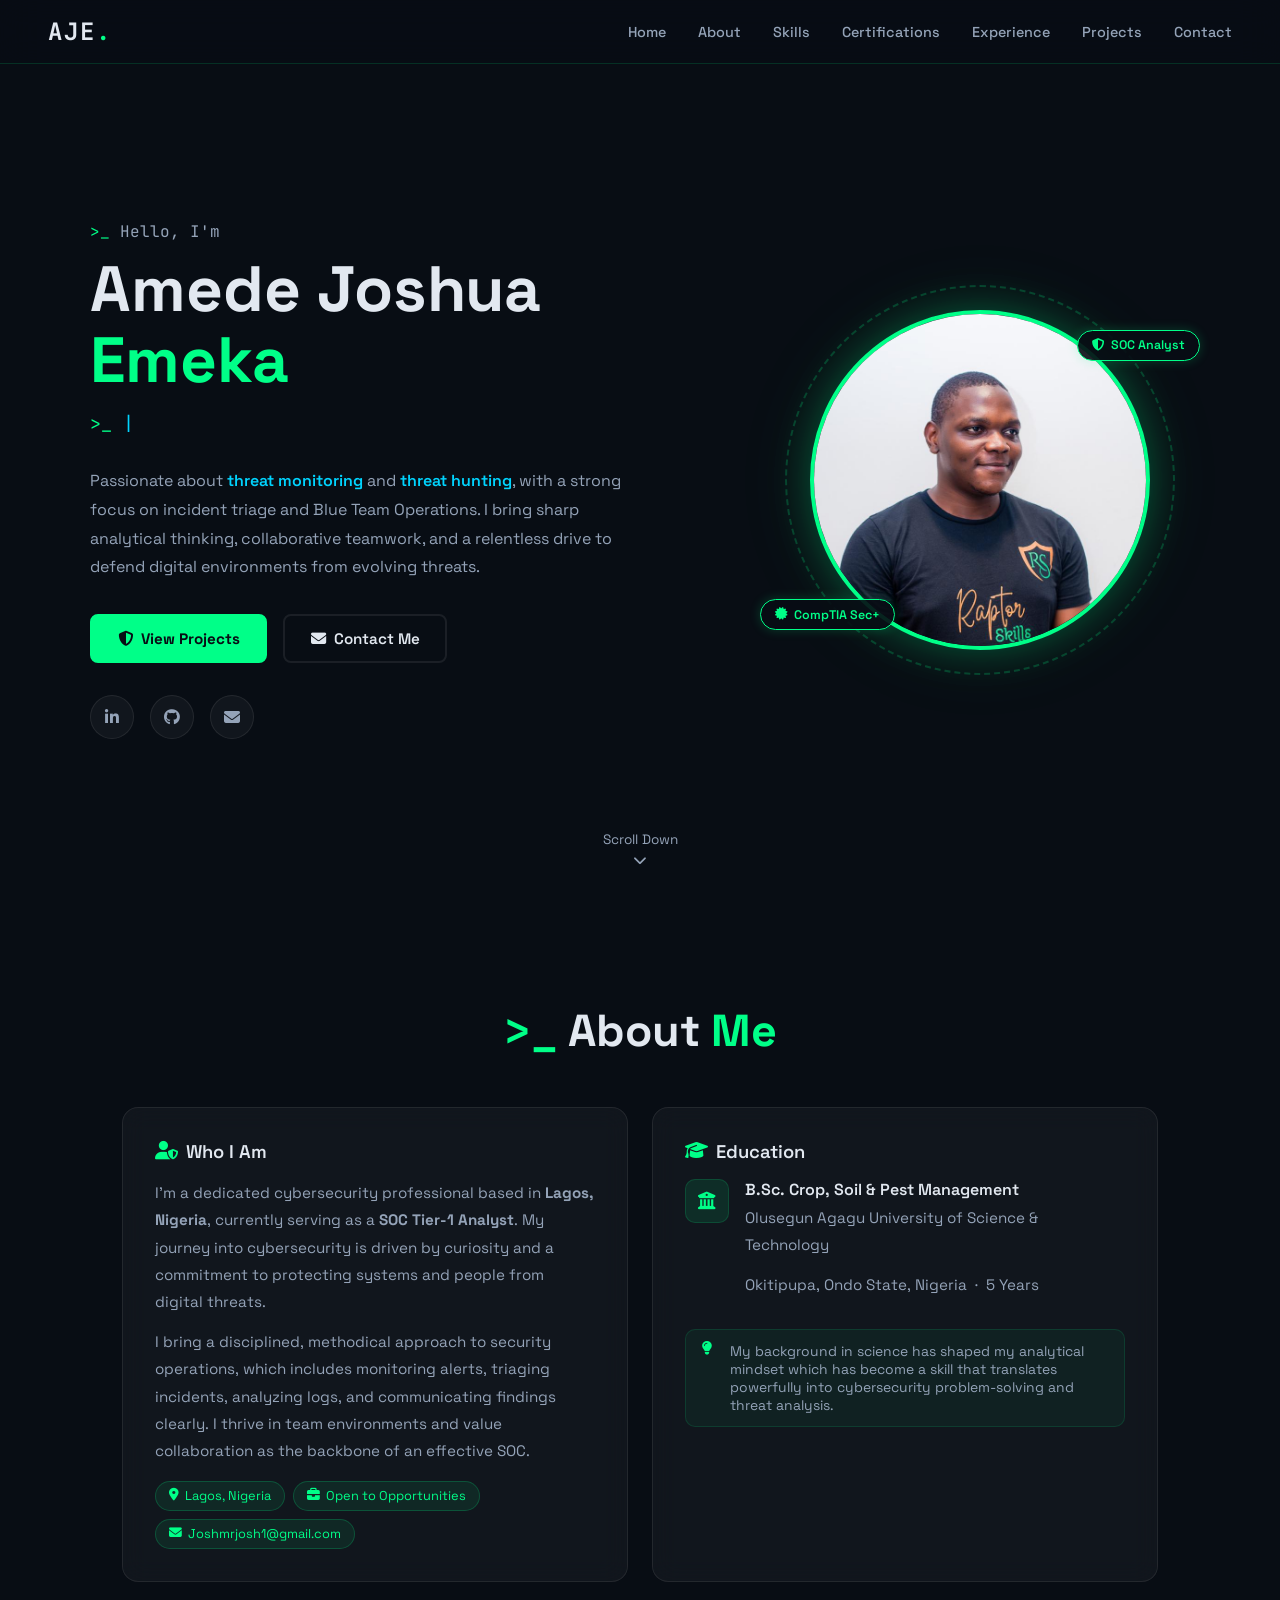
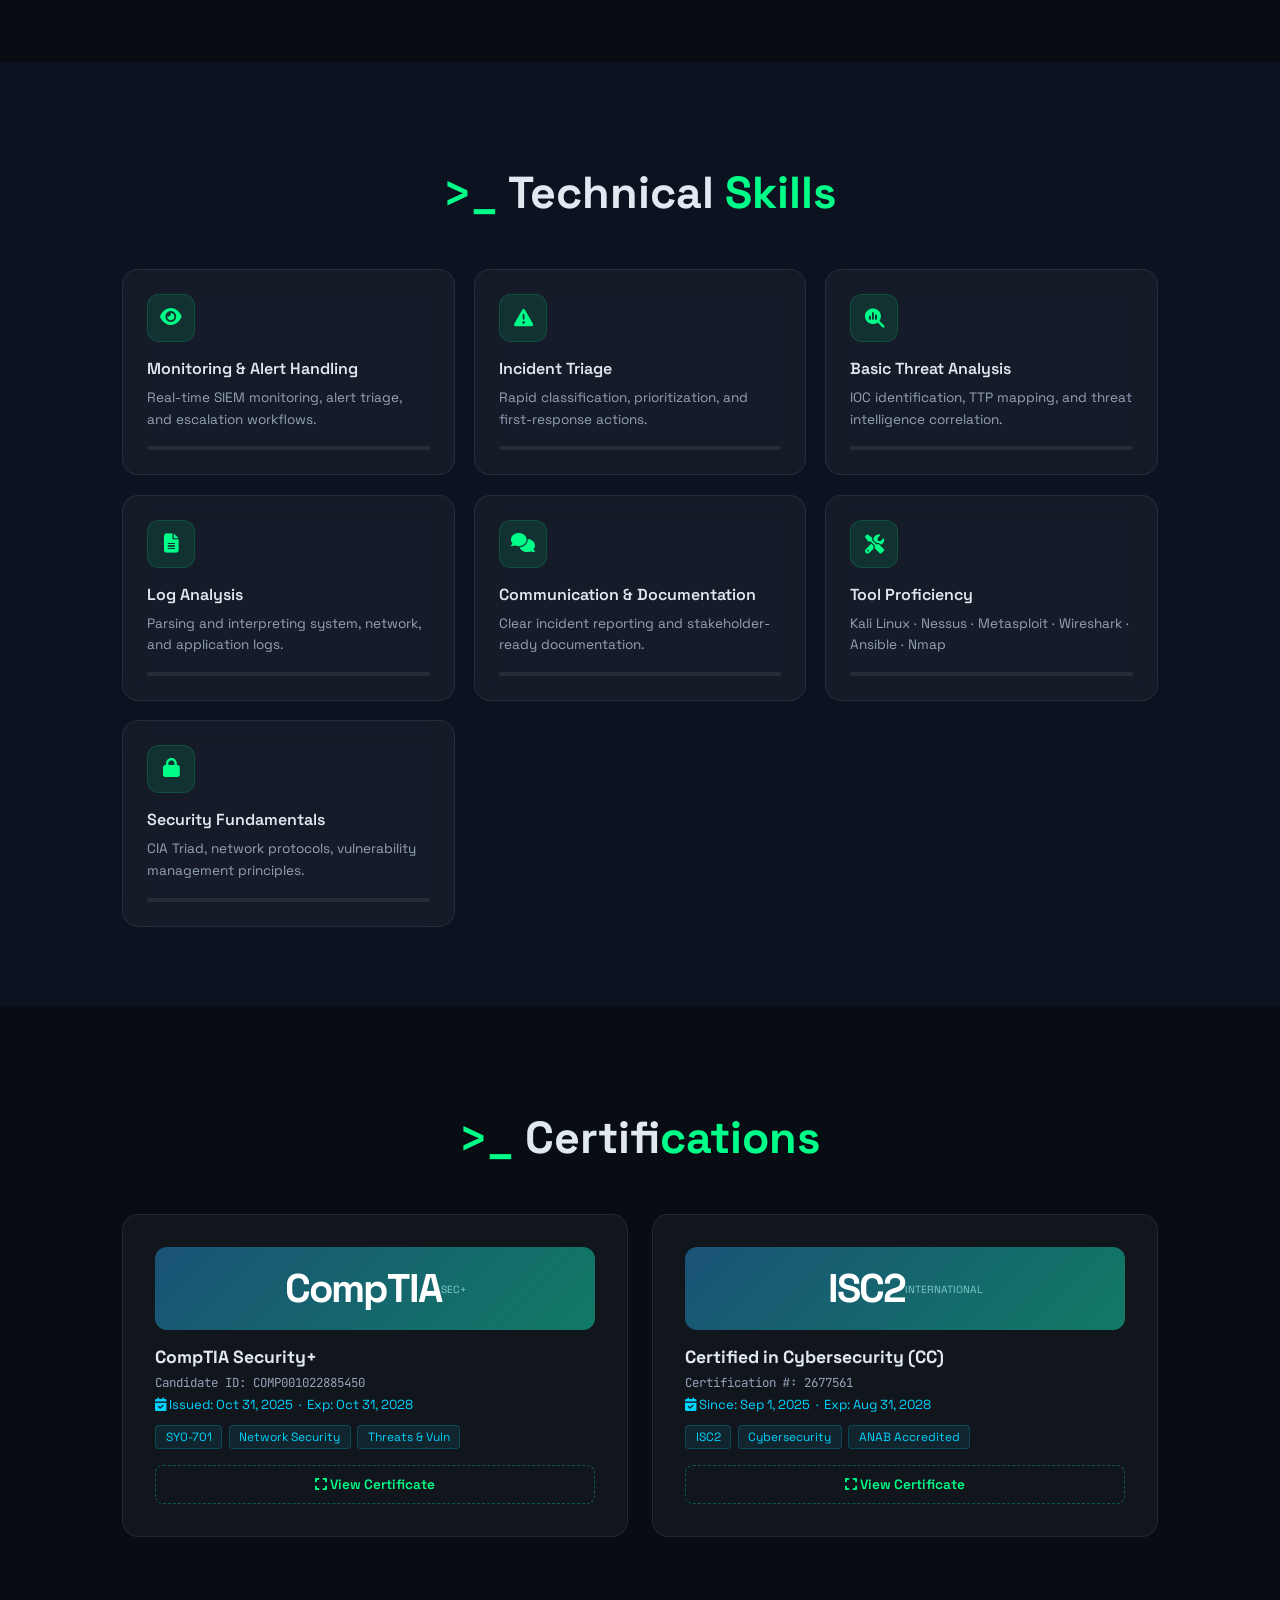
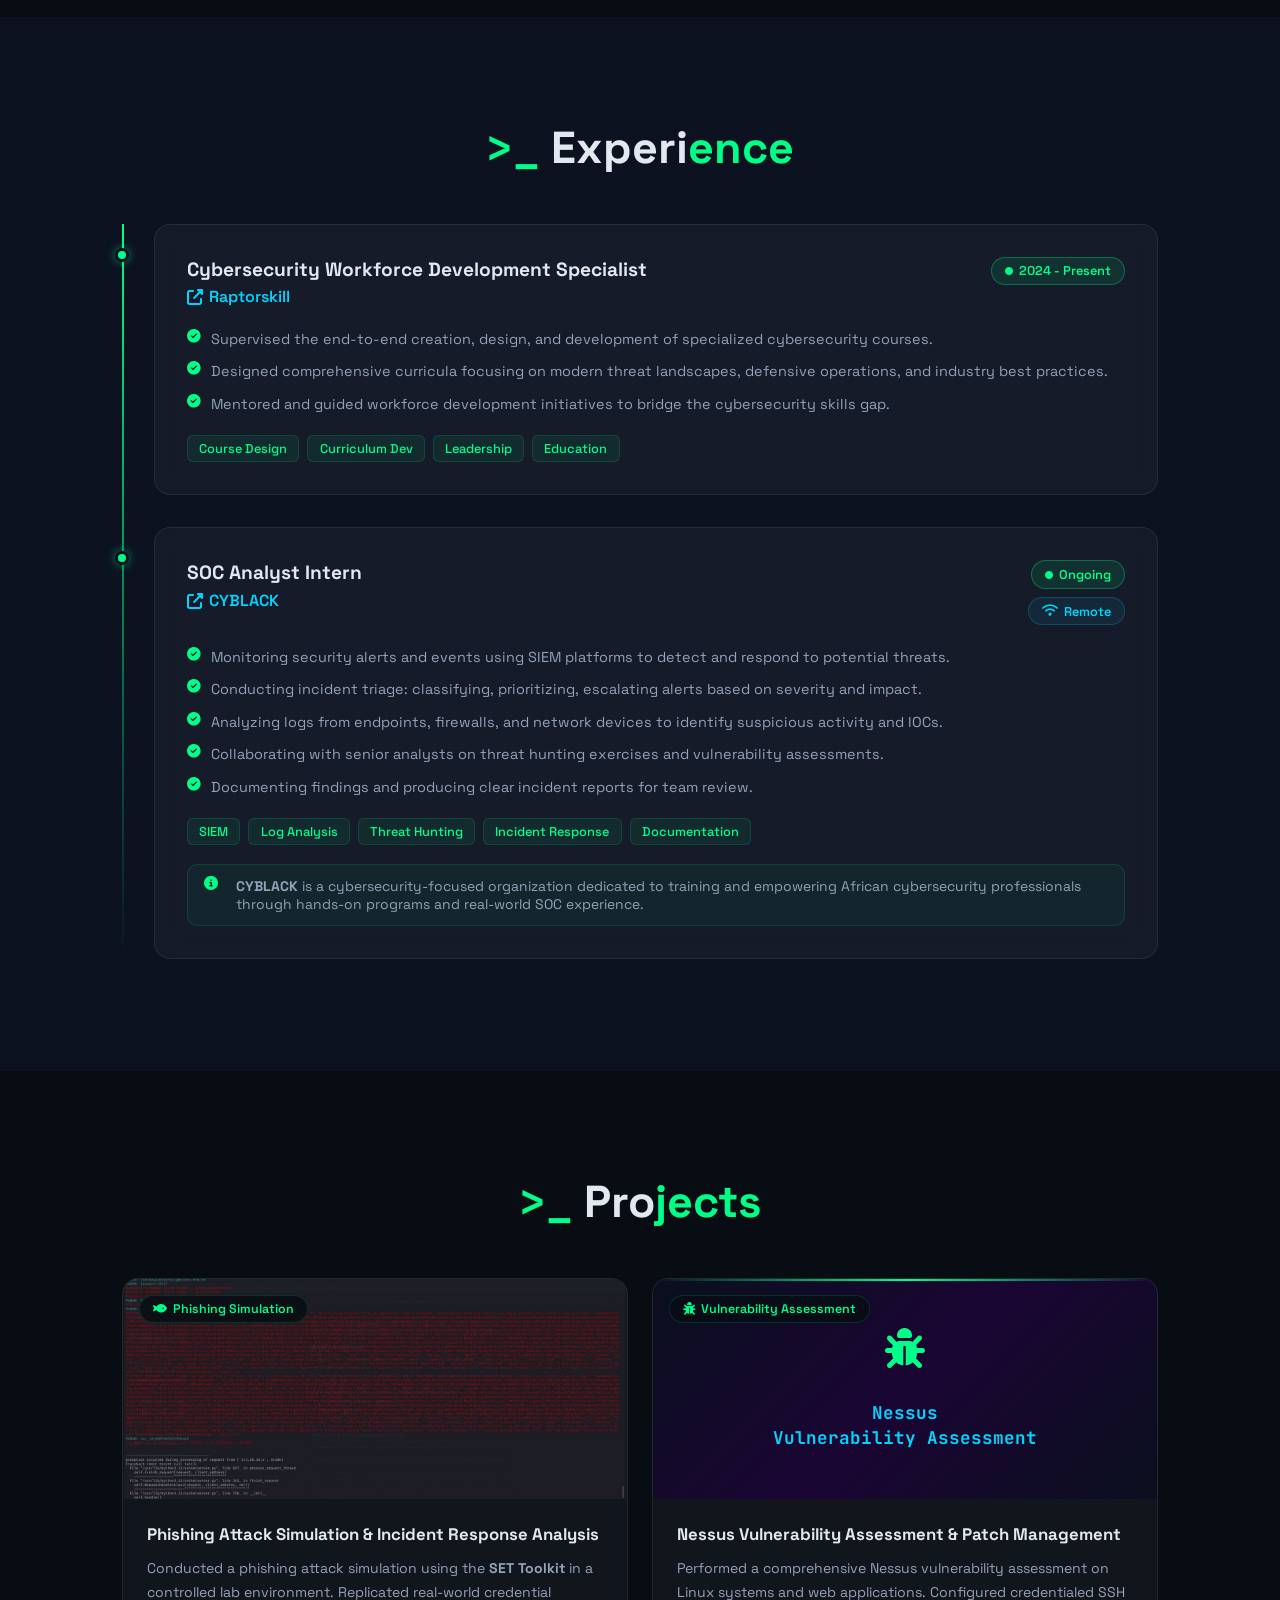
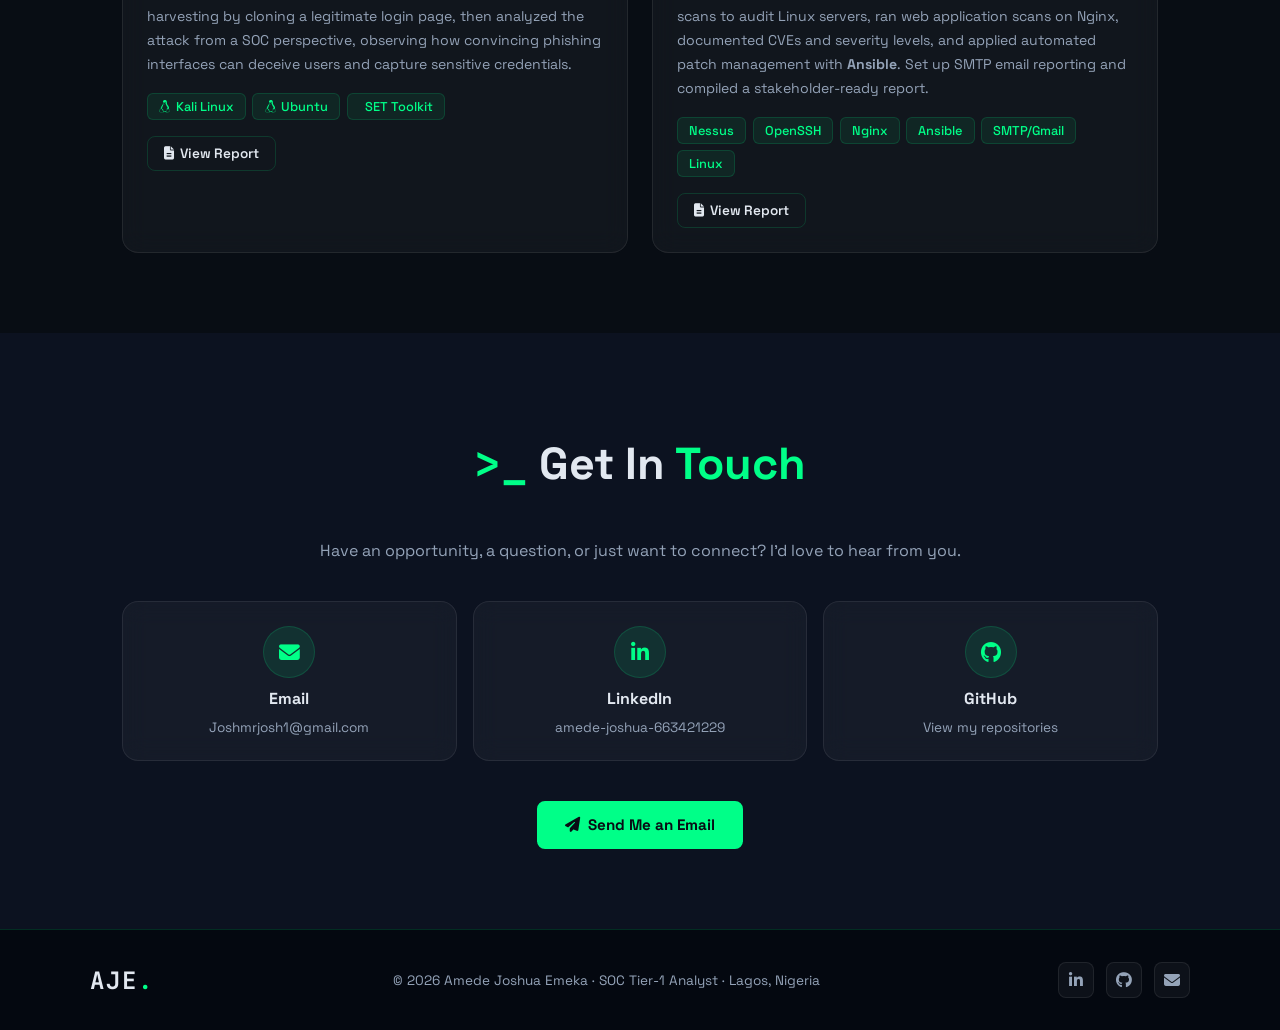
==== commit 64b1cca2: "Add files via upload" ====
--- a/index.html
+++ b/index.html
@@ -1,385 +1,3 @@
-<<<<<<< HEAD
-<!DOCTYPE html>
-<html lang="en">
-<head>
-<meta charset="UTF-8">
-<meta name="viewport" content="width=device-width, initial-scale=1.0">
-<title>Amede Joshua Emeka | SOC Tier-1 Analyst</title>
-<meta name="description" content="Cybersecurity professional specializing in threat monitoring, incident triage, and SOC operations. CompTIA Security+ and ISC2 CC certified.">
-<link rel="preconnect" href="https://fonts.googleapis.com">
-<link href="https://fonts.googleapis.com/css2?family=JetBrains+Mono:wght@400;700&family=Space+Grotesk:wght@300;400;500;600;700&display=swap" rel="stylesheet">
-<link rel="stylesheet" href="https://cdnjs.cloudflare.com/ajax/libs/font-awesome/6.5.0/css/all.min.css">
-<link rel="stylesheet" href="style.css">
-</head>
-<body>
-<canvas id="matrix-canvas"></canvas>
-
-<!-- NAV -->
-<nav id="navbar">
-  <a href="#home" class="nav-logo">AJE<span>.</span></a>
-  <ul class="nav-links">
-    <li><a href="#home">Home</a></li>
-    <li><a href="#about">About</a></li>
-    <li><a href="#skills">Skills</a></li>
-    <li><a href="#certs">Certifications</a></li>
-    <li><a href="#experience">Experience</a></li>
-    <li><a href="#projects">Projects</a></li>
-    <li><a href="#contact">Contact</a></li>
-  </ul>
-  <button class="hamburger" id="hamburger" aria-label="Menu">
-    <span></span><span></span><span></span>
-  </button>
-</nav>
-
-<!-- HERO -->
-<section id="home" class="hero">
-  <div class="hero-content">
-    <div class="hero-text">
-      <div class="hero-greeting">
-        <span class="terminal-prefix">&gt;_ </span>Hello, I'm
-      </div>
-      <h1 class="hero-name">Amede Joshua<br><span class="accent">Emeka</span></h1>
-      <div class="hero-role">
-        <span class="terminal-prefix">&gt;_ </span>
-        <span id="typed-text"></span><span class="cursor-blink">|</span>
-      </div>
-      <p class="hero-bio">
-        Passionate about <span class="highlight">threat monitoring</span> and <span class="highlight">threat hunting</span>, 
-        with a strong focus on incident triage and Blue Team Operations. I bring sharp analytical thinking, 
-        collaborative teamwork, and a relentless drive to defend digital environments from evolving threats.
-      </p>
-      <div class="hero-buttons">
-        <a href="#projects" class="btn-primary"><i class="fas fa-shield-halved"></i> View Projects</a>
-        <a href="mailto:Joshmrjosh1@gmail.com" class="btn-secondary"><i class="fas fa-envelope"></i> Contact Me</a>
-      </div>
-      <div class="hero-socials">
-        <a href="https://www.linkedin.com/in/amede-joshua-663421229" target="_blank" class="social-link" title="LinkedIn">
-          <i class="fab fa-linkedin-in"></i>
-        </a>
-        <a href="https://github.com" target="_blank" class="social-link" title="GitHub">
-          <i class="fab fa-github"></i>
-        </a>
-        <a href="mailto:Joshmrjosh1@gmail.com" class="social-link" title="Email">
-          <i class="fas fa-envelope"></i>
-        </a>
-      </div>
-    </div>
-    <div class="hero-image-wrap"> 
-      <div class="hex-ring"></div>
-      <div class="profile-glow"></div>
-      <img src="./photos/port1.jpeg" alt="Amede Joshua Emeka" class="profile-img" id="profile-img">
-      <div class="badge-chip top-right"><i class="fas fa-shield-halved"></i> SOC Analyst</div>
-      <div class="badge-chip bottom-left"><i class="fas fa-certificate"></i> CompTIA Sec+</div>
-    </div>
-  </div>
-  <a href="#about" class="scroll-down">
-    <span>Scroll Down</span>
-    <i class="fas fa-chevron-down bounce"></i>
-  </a>
-</section>
-
-<!-- ABOUT -->
-<section id="about" class="section">
-  <div class="container">
-    <h2 class="section-title"><span class="terminal-prefix">&gt;_</span> About <span class="accent">Me</span></h2>
-    <div class="about-grid">
-      <div class="about-card glass">
-        <h3><i class="fas fa-user-shield accent-icon"></i> Who I Am</h3>
-        <p>I'm a dedicated cybersecurity professional based in <strong>Lagos, Nigeria</strong>, currently serving as a 
-        <strong>SOC Tier-1 Analyst</strong>. My journey into cybersecurity is driven by curiosity and a 
-        commitment to protecting systems and people from digital threats.</p>
-        <p>I bring a disciplined, methodical approach to security operations, which includes monitoring alerts, triaging incidents, 
-        analyzing logs, and communicating findings clearly. I thrive in team environments and value collaboration 
-        as the backbone of an effective SOC.</p>
-        <div class="info-chips">
-          <span class="chip"><i class="fas fa-map-marker-alt"></i> Lagos, Nigeria</span>
-          <span class="chip"><i class="fas fa-briefcase"></i> Open to Opportunities</span>
-          <span class="chip"><i class="fas fa-envelope"></i> Joshmrjosh1@gmail.com</span>
-        </div>
-      </div>
-      <div class="about-card glass">
-        <h3><i class="fas fa-graduation-cap accent-icon"></i> Education</h3>
-        <div class="edu-item">
-          <div class="edu-icon"><i class="fas fa-university"></i></div>
-          <div class="edu-info">
-            <h4>B.Sc. Crop, Soil & Pest Management</h4>
-            <p class="edu-school">Olusegun Agagu University of Science & Technology</p>
-            <p class="edu-sub">Okitipupa, Ondo State, Nigeria &nbsp;·&nbsp; 5 Years</p>
-          </div>
-        </div>
-        <div class="edu-note glass-inner">
-          <i class="fas fa-lightbulb accent-icon"></i>
-          <span>My background in science has shaped my analytical mindset which has become a skill that translates 
-          powerfully into cybersecurity problem-solving and threat analysis.</span>
-        </div>
-      </div>
-    </div>
-  </div>
-</section>
-
-<!-- SKILLS -->
-<section id="skills" class="section section-dark">
-  <div class="container">
-    <h2 class="section-title"><span class="terminal-prefix">&gt;_</span> Technical <span class="accent">Skills</span></h2>
-    <div class="skills-grid">
-      <div class="skill-card glass">
-        <div class="skill-icon"><i class="fas fa-eye"></i></div>
-        <h4>Monitoring & Alert Handling</h4>
-        <p>Real-time SIEM monitoring, alert triage, and escalation workflows.</p>
-        <div class="skill-bar"><div class="skill-fill" data-width="88"></div></div>
-      </div>
-      <div class="skill-card glass">
-        <div class="skill-icon"><i class="fas fa-triangle-exclamation"></i></div>
-        <h4>Incident Triage</h4>
-        <p>Rapid classification, prioritization, and first-response actions.</p>
-        <div class="skill-bar"><div class="skill-fill" data-width="85"></div></div>
-      </div>
-      <div class="skill-card glass">
-        <div class="skill-icon"><i class="fas fa-magnifying-glass-chart"></i></div>
-        <h4>Basic Threat Analysis</h4>
-        <p>IOC identification, TTP mapping, and threat intelligence correlation.</p>
-        <div class="skill-bar"><div class="skill-fill" data-width="80"></div></div>
-      </div>
-      <div class="skill-card glass">
-        <div class="skill-icon"><i class="fas fa-file-lines"></i></div>
-        <h4>Log Analysis</h4>
-        <p>Parsing and interpreting system, network, and application logs.</p>
-        <div class="skill-bar"><div class="skill-fill" data-width="82"></div></div>
-      </div>
-      <div class="skill-card glass">
-        <div class="skill-icon"><i class="fas fa-comments"></i></div>
-        <h4>Communication & Documentation</h4>
-        <p>Clear incident reporting and stakeholder-ready documentation.</p>
-        <div class="skill-bar"><div class="skill-fill" data-width="90"></div></div>
-      </div>
-      <div class="skill-card glass">
-        <div class="skill-icon"><i class="fas fa-tools"></i></div>
-        <h4>Tool Proficiency</h4>
-        <p>Kali Linux · Nessus · Metasploit · Wireshark · Ansible · Nmap</p>
-        <div class="skill-bar"><div class="skill-fill" data-width="78"></div></div>
-      </div>
-      <div class="skill-card glass">
-        <div class="skill-icon"><i class="fas fa-lock"></i></div>
-        <h4>Security Fundamentals</h4>
-        <p>CIA Triad, network protocols, vulnerability management principles.</p>
-        <div class="skill-bar"><div class="skill-fill" data-width="86"></div></div>
-      </div>
-    </div>
-  </div>
-</section>
-
-<!-- CERTIFICATIONS -->
-<section id="certs" class="section">
-  <div class="container">
-    <h2 class="section-title"><span class="terminal-prefix">&gt;_</span> Certifi<span class="accent">cations</span></h2>
-    <div class="certs-grid">
-      <div class="cert-card glass" onclick="openModal('modal-comptia', './photos/Screenshot 2026-05-05 120844.png')">
-  <div class="cert-logo" style="background:linear-gradient(135deg,#1a5276,#117a65);border-radius:12px;padding:1rem;text-align:center;">
-          <span style="font-size:2.5rem;font-weight:900;color:#fff;letter-spacing:-2px;">CompTIA</span>
-          <div style="font-size:0.65rem;color:#7ec8c8;margin-top:2px;">SEC+</div>
-        </div>
-        <div class="cert-info">
-          <h3>CompTIA Security+</h3>
-          <p class="cert-id">Candidate ID: COMP001022885450</p>
-          <p class="cert-date"><i class="fas fa-calendar-check"></i> Issued: Oct 31, 2025 &nbsp;·&nbsp; Exp: Oct 31, 2028</p>
-          <div class="cert-tags">
-            <span class="ctag">SY0-701</span>
-            <span class="ctag">Network Security</span>
-            <span class="ctag">Threats &amp; Vuln</span>
-          </div>
-        </div>
-        <div class="cert-view"><i class="fas fa-expand"></i> View Certificate</div>
-      </div>
-      <div class="cert-card glass" onclick="openModal('modal-isc2', './photos/cert.jpeg')">
-        <div class="cert-logo" style="background:linear-gradient(135deg,#1a5276,#117a65);border-radius:12px;padding:1rem;text-align:center;">
-          <span style="font-size:2.5rem;font-weight:900;color:#fff;letter-spacing:-2px;">ISC2</span>
-          <div style="font-size:0.65rem;color:#7ec8c8;margin-top:2px;">INTERNATIONAL</div>
-        </div>
-        <div class="cert-info">
-          <h3>Certified in Cybersecurity (CC)</h3>
-          <p class="cert-id">Certification #: 2677561</p>
-          <p class="cert-date"><i class="fas fa-calendar-check"></i> Since: Sep 1, 2025 &nbsp;·&nbsp; Exp: Aug 31, 2028</p>
-          <div class="cert-tags">
-            <span class="ctag">ISC2</span>
-            <span class="ctag">Cybersecurity</span>
-            <span class="ctag">ANAB Accredited</span>
-          </div>
-        </div>
-        <div class="cert-view"><i class="fas fa-expand"></i> View Certificate</div>
-      </div>
-    </div>
-  </div>
-</section>
-
-<!-- EXPERIENCE -->
-<section id="experience" class="section section-dark">
-  <div class="container">
-    <h2 class="section-title"><span class="terminal-prefix">&gt;_</span> Intern<span class="accent">ship</span></h2>
-    <div class="timeline">
-      <div class="timeline-item">
-        <div class="timeline-dot"></div>
-        <div class="timeline-card glass">
-          <div class="exp-header">
-            <div>
-              <h3>SOC Analyst Intern</h3>
-              <p class="exp-company">
-                <a href="https://www.cyblack.org/" target="_blank" class="company-link">
-                  <i class="fas fa-external-link-alt"></i> CYBLACK
-                </a>
-              </p>
-            </div>
-            <div class="exp-meta">
-              <span class="badge-status pulse"><i class="fas fa-circle"></i> Ongoing</span>
-              <span class="badge-remote"><i class="fas fa-wifi"></i> Remote</span>
-            </div>
-          </div>
-          <ul class="exp-list">
-            <li><i class="fas fa-check-circle"></i> Monitoring security alerts and events using SIEM platforms to detect and respond to potential threats.</li>
-            <li><i class="fas fa-check-circle"></i> Conducting incident triage: classifying, prioritizing, escalating alerts based on severity and impact.</li>
-            <li><i class="fas fa-check-circle"></i> Analyzing logs from endpoints, firewalls, and network devices to identify suspicious activity and IOCs.</li>
-            <li><i class="fas fa-check-circle"></i> Collaborating with senior analysts on threat hunting exercises and vulnerability assessments.</li>
-            <li><i class="fas fa-check-circle"></i> Documenting findings and producing clear incident reports for team review.</li>
-          </ul>
-          <div class="exp-tools">
-            <span class="tool-tag">SIEM</span>
-            <span class="tool-tag">Log Analysis</span>
-            <span class="tool-tag">Threat Hunting</span>
-            <span class="tool-tag">Incident Response</span>
-            <span class="tool-tag">Documentation</span>
-          </div>
-          <div class="cyblack-about glass-inner">
-            <i class="fas fa-info-circle accent-icon"></i>
-            <span><strong>CYBLACK</strong> is a cybersecurity-focused organization dedicated to training and empowering African cybersecurity professionals through hands-on programs and real-world SOC experience.</span>
-          </div>
-        </div>
-      </div>
-    </div>
-  </div>
-</section>
-
-<!-- PROJECTS -->
-<section id="projects" class="section">
-  <div class="container">
-    <h2 class="section-title"><span class="terminal-prefix">&gt;_</span> Pro<span class="accent">jects</span></h2>
-    <div class="projects-grid">
-      <!-- Project 1 -->
-      <div class="project-card glass">
-        <div class="project-img-wrap">
-          <img src="./photos/fm.jpeg" alt="Phishing Simulation" class="project-img">
-          <div class="project-overlay">
-            <span class="proj-category"><i class="fas fa-fish"></i> Phishing Simulation</span>
-          </div>
-        </div>
-        <div class="project-body">
-          <h3>Phishing Attack Simulation &amp; Incident Response Analysis</h3>
-          <p>Conducted a phishing attack simulation using the <strong>SET Toolkit</strong> in a controlled lab environment. 
-          Replicated real-world credential harvesting by cloning a legitimate login page, then analyzed the attack 
-          from a SOC perspective, observing how convincing phishing interfaces can deceive users and capture sensitive credentials.</p>
-          <div class="project-tools">
-            <span class="tool-tag"><i class="fab fa-linux"></i> Kali Linux</span>
-            <span class="tool-tag"><i class="fab fa-linux"></i> Ubuntu</span>
-            <span class="tool-tag"><i class="fas fa-toolkit"></i> SET Toolkit</span>
-          </div>
-          <div class="project-links">
-            <a href="#" class="proj-btn"><i class="fas fa-file-alt"></i> View Report</a>
-          </div>
-        </div>
-      </div>
-      <!-- Project 2 -->
-      <div class="project-card glass">
-        <div class="project-img-wrap nessus-banner">
-          <div class="nessus-art">
-            <div class="scan-line"></div>
-            <div class="nessus-title"><i class="fas fa-bug"></i><br>Nessus<br>Vulnerability Assessment</div>
-          </div>
-          <div class="project-overlay">
-            <span class="proj-category"><i class="fas fa-bug"></i> Vulnerability Assessment</span>
-          </div>
-        </div>
-        <div class="project-body">
-          <h3>Nessus Vulnerability Assessment &amp; Patch Management</h3>
-          <p>Performed a comprehensive Nessus vulnerability assessment on Linux systems and web applications. 
-          Configured credentialed SSH scans to audit Linux servers, ran web application scans on Nginx, 
-          documented CVEs and severity levels, and applied automated patch management with <strong>Ansible</strong>. 
-          Set up SMTP email reporting and compiled a stakeholder-ready report.</p>
-          <div class="project-tools">
-            <span class="tool-tag">Nessus</span>
-            <span class="tool-tag">OpenSSH</span>
-            <span class="tool-tag">Nginx</span>
-            <span class="tool-tag">Ansible</span>
-            <span class="tool-tag">SMTP/Gmail</span>
-            <span class="tool-tag">Linux</span>
-          </div>
-          <div class="project-links">
-            <a href="#" class="proj-btn"><i class="fas fa-file-alt"></i> View Report</a>
-          </div>
-        </div>
-      </div>
-    </div>
-  </div>
-</section>
-
-<!-- CONTACT -->
-<section id="contact" class="section section-dark">
-  <div class="container contact-container">
-    <h2 class="section-title"><span class="terminal-prefix">&gt;_</span> Get In <span class="accent">Touch</span></h2>
-    <p class="contact-sub">Have an opportunity, a question, or just want to connect? I'd love to hear from you.</p>
-    <div class="contact-grid">
-      <a href="mailto:Joshmrjosh1@gmail.com" class="contact-card glass">
-        <div class="contact-icon"><i class="fas fa-envelope"></i></div>
-        <h4>Email</h4>
-        <p>Joshmrjosh1@gmail.com</p>
-      </a>
-      <a href="https://www.linkedin.com/in/amede-joshua-663421229" target="_blank" class="contact-card glass">
-        <div class="contact-icon"><i class="fab fa-linkedin-in"></i></div>
-        <h4>LinkedIn</h4>
-        <p>amede-joshua-663421229</p>
-      </a>
-      <a href="https://github.com" target="_blank" class="contact-card glass">
-        <div class="contact-icon"><i class="fab fa-github"></i></div>
-        <h4>GitHub</h4>
-        <p>View my repositories</p>
-      </a>
-    </div>
-    <a href="mailto:Joshmrjosh1@gmail.com" class="btn-primary contact-cta">
-      <i class="fas fa-paper-plane"></i> Send Me an Email
-    </a>
-  </div>
-</section>
-
-<!-- FOOTER -->
-<footer>
-  <div class="footer-inner">
-    <span class="nav-logo">AJE<span>.</span></span>
-    <p>&copy; 2026 Amede Joshua Emeka · SOC Tier-1 Analyst · Lagos, Nigeria</p>
-    <div class="footer-socials">
-      <a href="https://www.linkedin.com/in/amede-joshua-663421229" target="_blank"><i class="fab fa-linkedin-in"></i></a>
-      <a href="https://github.com" target="_blank"><i class="fab fa-github"></i></a>
-      <a href="mailto:Joshmrjosh1@gmail.com"><i class="fas fa-envelope"></i></a>
-    </div>
-  </div>
-</footer>
-
-<!-- MODALS -->
-<div class="modal-overlay" id="modal-comptia" onclick="closeModal('modal-comptia')">
-  <div class="modal-box" onclick="event.stopPropagation()">
-    <button class="modal-close" onclick="closeModal('modal-comptia')">&times;</button>
-    <img src="/photos/Screenshot%202026-05-05%20120844.png" alt="CompTIA Security+ Certificate" style="width:100%;border-radius:8px;">
-  </div>
-</div>
-<div class="modal-overlay" id="modal-isc2" onclick="closeModal('modal-isc2')">
-  <div class="modal-box" onclick="event.stopPropagation()">
-    <button class="modal-close" onclick="closeModal('modal-isc2')">&times;</button>
-    <img src="/photos/cert.jpeg" alt="ISC2 CC Certificate" style="width:100%;border-radius:8px;">
-  </div>
-</div>
-
-
-
-<script src="script.js"></script>
-</body>
-</html>
-=======
 <!DOCTYPE html>
 <html lang="en">
 <head>
@@ -426,7 +44,7 @@
       </div>
       <p class="hero-bio">
         Passionate about <span class="highlight">threat monitoring</span> and <span class="highlight">threat hunting</span>, 
-        with a strong focus on incident triage and SOC operations. I bring sharp analytical thinking, 
+        with a strong focus on incident triage and Blue Team Operations. I bring sharp analytical thinking, 
         collaborative teamwork, and a relentless drive to defend digital environments from evolving threats.
       </p>
       <div class="hero-buttons">
@@ -445,10 +63,10 @@
         </a>
       </div>
     </div>
-    <div class="hero-image-wrap">
+    <div class="hero-image-wrap"> 
       <div class="hex-ring"></div>
       <div class="profile-glow"></div>
-      <img src="/photos/port1.jpeg" alt="Amede Joshua Emeka" class="profile-img" id="profile-img">
+      <img src="./photos/port1.jpeg" alt="Amede Joshua Emeka" class="profile-img" id="profile-img">
       <div class="badge-chip top-right"><i class="fas fa-shield-halved"></i> SOC Analyst</div>
       <div class="badge-chip bottom-left"><i class="fas fa-certificate"></i> CompTIA Sec+</div>
     </div>
@@ -469,7 +87,7 @@
         <p>I'm a dedicated cybersecurity professional based in <strong>Lagos, Nigeria</strong>, currently serving as a 
         <strong>SOC Tier-1 Analyst</strong>. My journey into cybersecurity is driven by curiosity and a 
         commitment to protecting systems and people from digital threats.</p>
-        <p>I bring a disciplined, methodical approach to security operations — monitoring alerts, triaging incidents, 
+        <p>I bring a disciplined, methodical approach to security operations, which includes monitoring alerts, triaging incidents, 
         analyzing logs, and communicating findings clearly. I thrive in team environments and value collaboration 
         as the backbone of an effective SOC.</p>
         <div class="info-chips">
@@ -490,7 +108,7 @@
         </div>
         <div class="edu-note glass-inner">
           <i class="fas fa-lightbulb accent-icon"></i>
-          <span>My background in science has shaped my analytical mindset — a skill that translates 
+          <span>My background in science has shaped my analytical mindset which has become a skill that translates 
           powerfully into cybersecurity problem-solving and threat analysis.</span>
         </div>
       </div>
@@ -554,9 +172,10 @@
   <div class="container">
     <h2 class="section-title"><span class="terminal-prefix">&gt;_</span> Certifi<span class="accent">cations</span></h2>
     <div class="certs-grid">
-      <div class="cert-card glass" onclick="openModal('modal-comptia')">
-        <div class="cert-logo">
-          <img src="https://comptiacdn.azureedge.net/webcontent/images/default-source/siteicons/logocomptia.svg" alt="CompTIA" style="width:120px;filter:brightness(0) invert(1)">
+      <div class="cert-card glass" onclick="openModal('modal-comptia', './photos/Screenshot 2026-05-05 120844.png')">
+  <div class="cert-logo" style="background:linear-gradient(135deg,#1a5276,#117a65);border-radius:12px;padding:1rem;text-align:center;">
+          <span style="font-size:2.5rem;font-weight:900;color:#fff;letter-spacing:-2px;">CompTIA</span>
+          <div style="font-size:0.65rem;color:#7ec8c8;margin-top:2px;">SEC+</div>
         </div>
         <div class="cert-info">
           <h3>CompTIA Security+</h3>
@@ -570,7 +189,7 @@
         </div>
         <div class="cert-view"><i class="fas fa-expand"></i> View Certificate</div>
       </div>
-      <div class="cert-card glass" onclick="openModal('modal-isc2')">
+      <div class="cert-card glass" onclick="openModal('modal-isc2', './photos/cert.jpeg')">
         <div class="cert-logo" style="background:linear-gradient(135deg,#1a5276,#117a65);border-radius:12px;padding:1rem;text-align:center;">
           <span style="font-size:2.5rem;font-weight:900;color:#fff;letter-spacing:-2px;">ISC2</span>
           <div style="font-size:0.65rem;color:#7ec8c8;margin-top:2px;">INTERNATIONAL</div>
@@ -594,8 +213,38 @@
 <!-- EXPERIENCE -->
 <section id="experience" class="section section-dark">
   <div class="container">
-    <h2 class="section-title"><span class="terminal-prefix">&gt;_</span> Intern<span class="accent">ship</span></h2>
+    <h2 class="section-title"><span class="terminal-prefix">&gt;_</span> Experi<span class="accent">ence</span></h2>
     <div class="timeline">
+      <div class="timeline-item">
+        <div class="timeline-dot"></div>
+        <div class="timeline-card glass">
+          <div class="exp-header">
+            <div>
+              <h3>Cybersecurity Workforce Development Specialist</h3>
+              <p class="exp-company">
+                <a href="http://www.raptorskills.com/" target="_blank" class="company-link">
+                  <i class="fas fa-external-link-alt"></i> Raptorskill
+                </a>
+              </p>
+            </div>
+            <div class="exp-meta">
+              <span class="badge-status pulse"><i class="fas fa-circle"></i> 2024 - Present</span>
+            </div>
+          </div>
+          <ul class="exp-list">
+            <li><i class="fas fa-check-circle"></i> Supervised the end-to-end creation, design, and development of specialized cybersecurity courses.</li>
+            <li><i class="fas fa-check-circle"></i> Designed comprehensive curricula focusing on modern threat landscapes, defensive operations, and industry best practices.</li>
+            <li><i class="fas fa-check-circle"></i> Mentored and guided workforce development initiatives to bridge the cybersecurity skills gap.</li>
+          </ul>
+          <div class="exp-tools">
+            <span class="tool-tag">Course Design</span>
+            <span class="tool-tag">Curriculum Dev</span>
+            <span class="tool-tag">Leadership</span>
+            <span class="tool-tag">Education</span>
+          </div>
+        </div>
+      </div>
+      
       <div class="timeline-item">
         <div class="timeline-dot"></div>
         <div class="timeline-card glass">
@@ -615,7 +264,7 @@
           </div>
           <ul class="exp-list">
             <li><i class="fas fa-check-circle"></i> Monitoring security alerts and events using SIEM platforms to detect and respond to potential threats.</li>
-            <li><i class="fas fa-check-circle"></i> Conducting incident triage — classifying, prioritizing, and escalating alerts based on severity and impact.</li>
+            <li><i class="fas fa-check-circle"></i> Conducting incident triage: classifying, prioritizing, escalating alerts based on severity and impact.</li>
             <li><i class="fas fa-check-circle"></i> Analyzing logs from endpoints, firewalls, and network devices to identify suspicious activity and IOCs.</li>
             <li><i class="fas fa-check-circle"></i> Collaborating with senior analysts on threat hunting exercises and vulnerability assessments.</li>
             <li><i class="fas fa-check-circle"></i> Documenting findings and producing clear incident reports for team review.</li>
@@ -645,7 +294,7 @@
       <!-- Project 1 -->
       <div class="project-card glass">
         <div class="project-img-wrap">
-          <img src="/photos/fk.jpeg" alt="Phishing Simulation" class="project-img">
+          <img src="./photos/fm.jpeg" alt="Phishing Simulation" class="project-img">
           <div class="project-overlay">
             <span class="proj-category"><i class="fas fa-fish"></i> Phishing Simulation</span>
           </div>
@@ -654,7 +303,7 @@
           <h3>Phishing Attack Simulation &amp; Incident Response Analysis</h3>
           <p>Conducted a phishing attack simulation using the <strong>SET Toolkit</strong> in a controlled lab environment. 
           Replicated real-world credential harvesting by cloning a legitimate login page, then analyzed the attack 
-          from a SOC perspective — observing how convincing phishing interfaces can deceive users and capture sensitive credentials.</p>
+          from a SOC perspective, observing how convincing phishing interfaces can deceive users and capture sensitive credentials.</p>
           <div class="project-tools">
             <span class="tool-tag"><i class="fab fa-linux"></i> Kali Linux</span>
             <span class="tool-tag"><i class="fab fa-linux"></i> Ubuntu</span>
@@ -754,7 +403,8 @@
   </div>
 </div>
 
+
+
 <script src="script.js"></script>
 </body>
 </html>
->>>>>>> aa40ca3d2cd73811ca4293f017506f77efcf6d1a
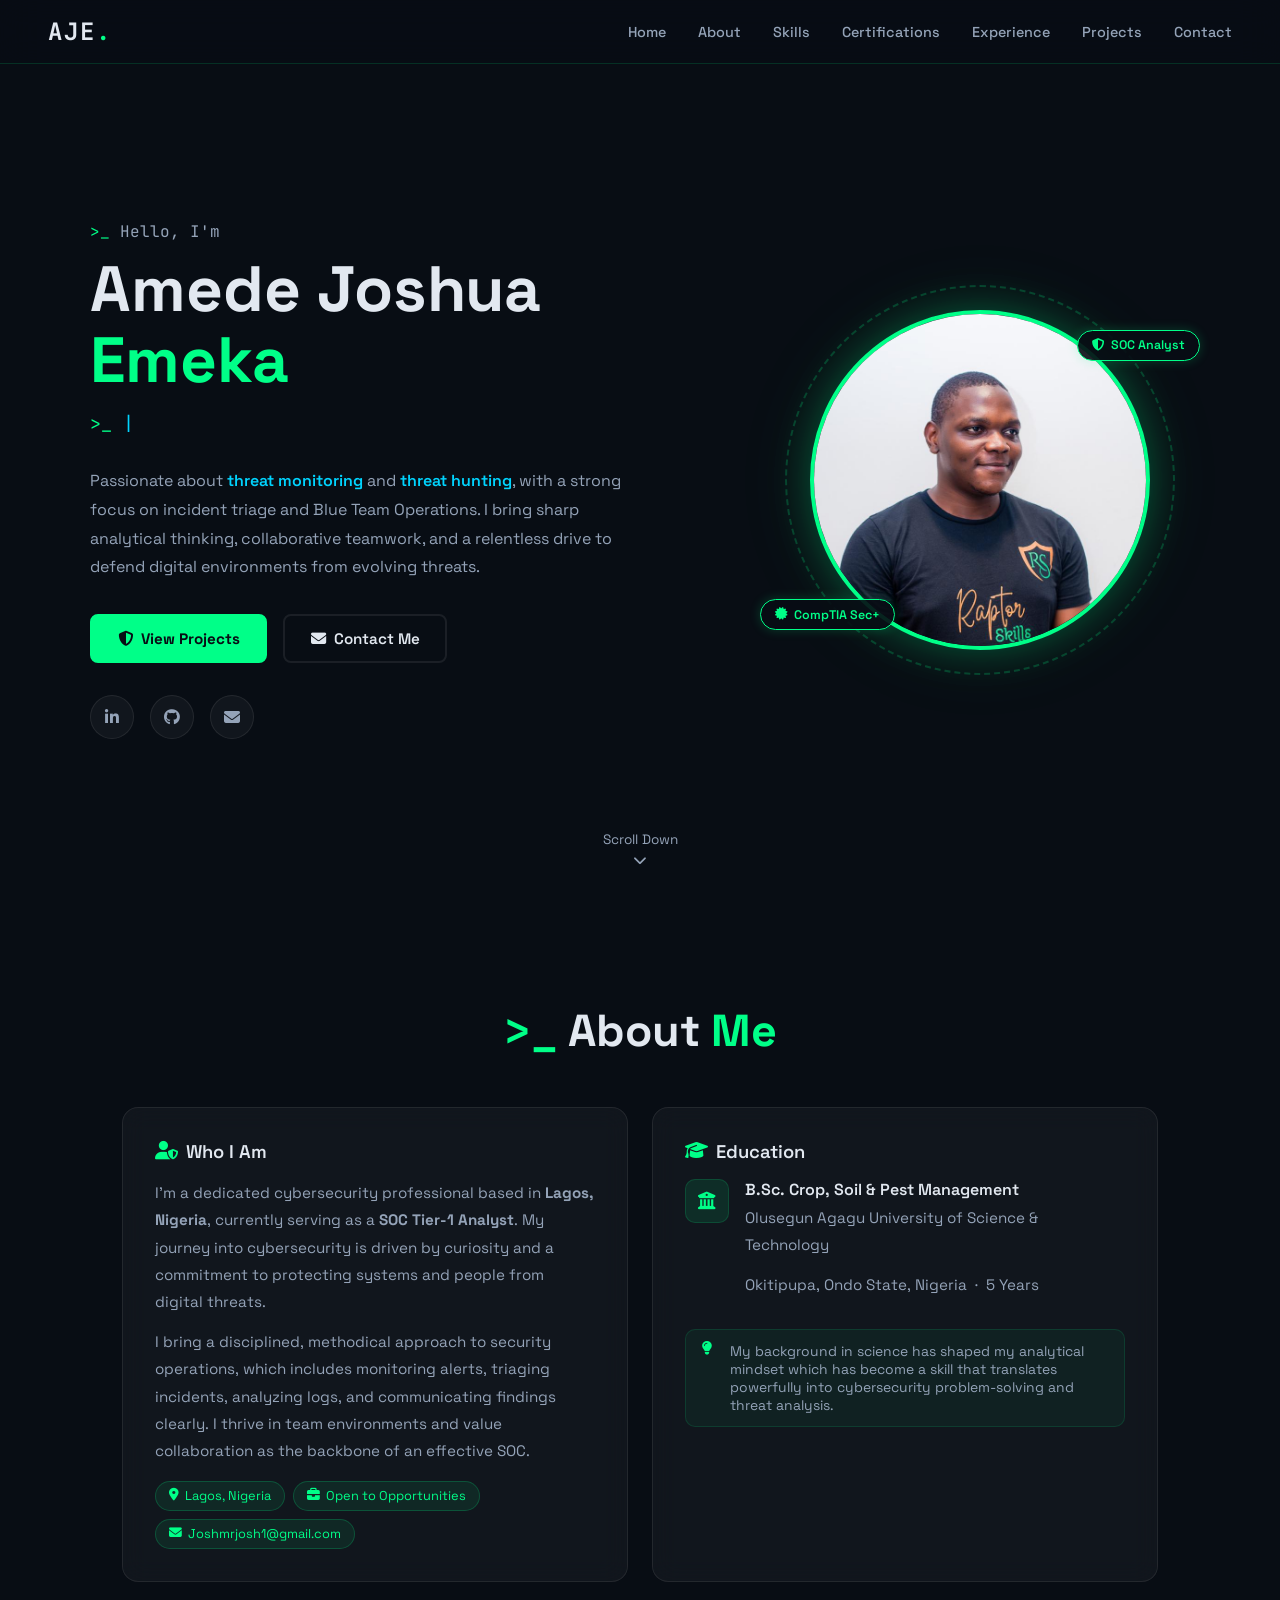
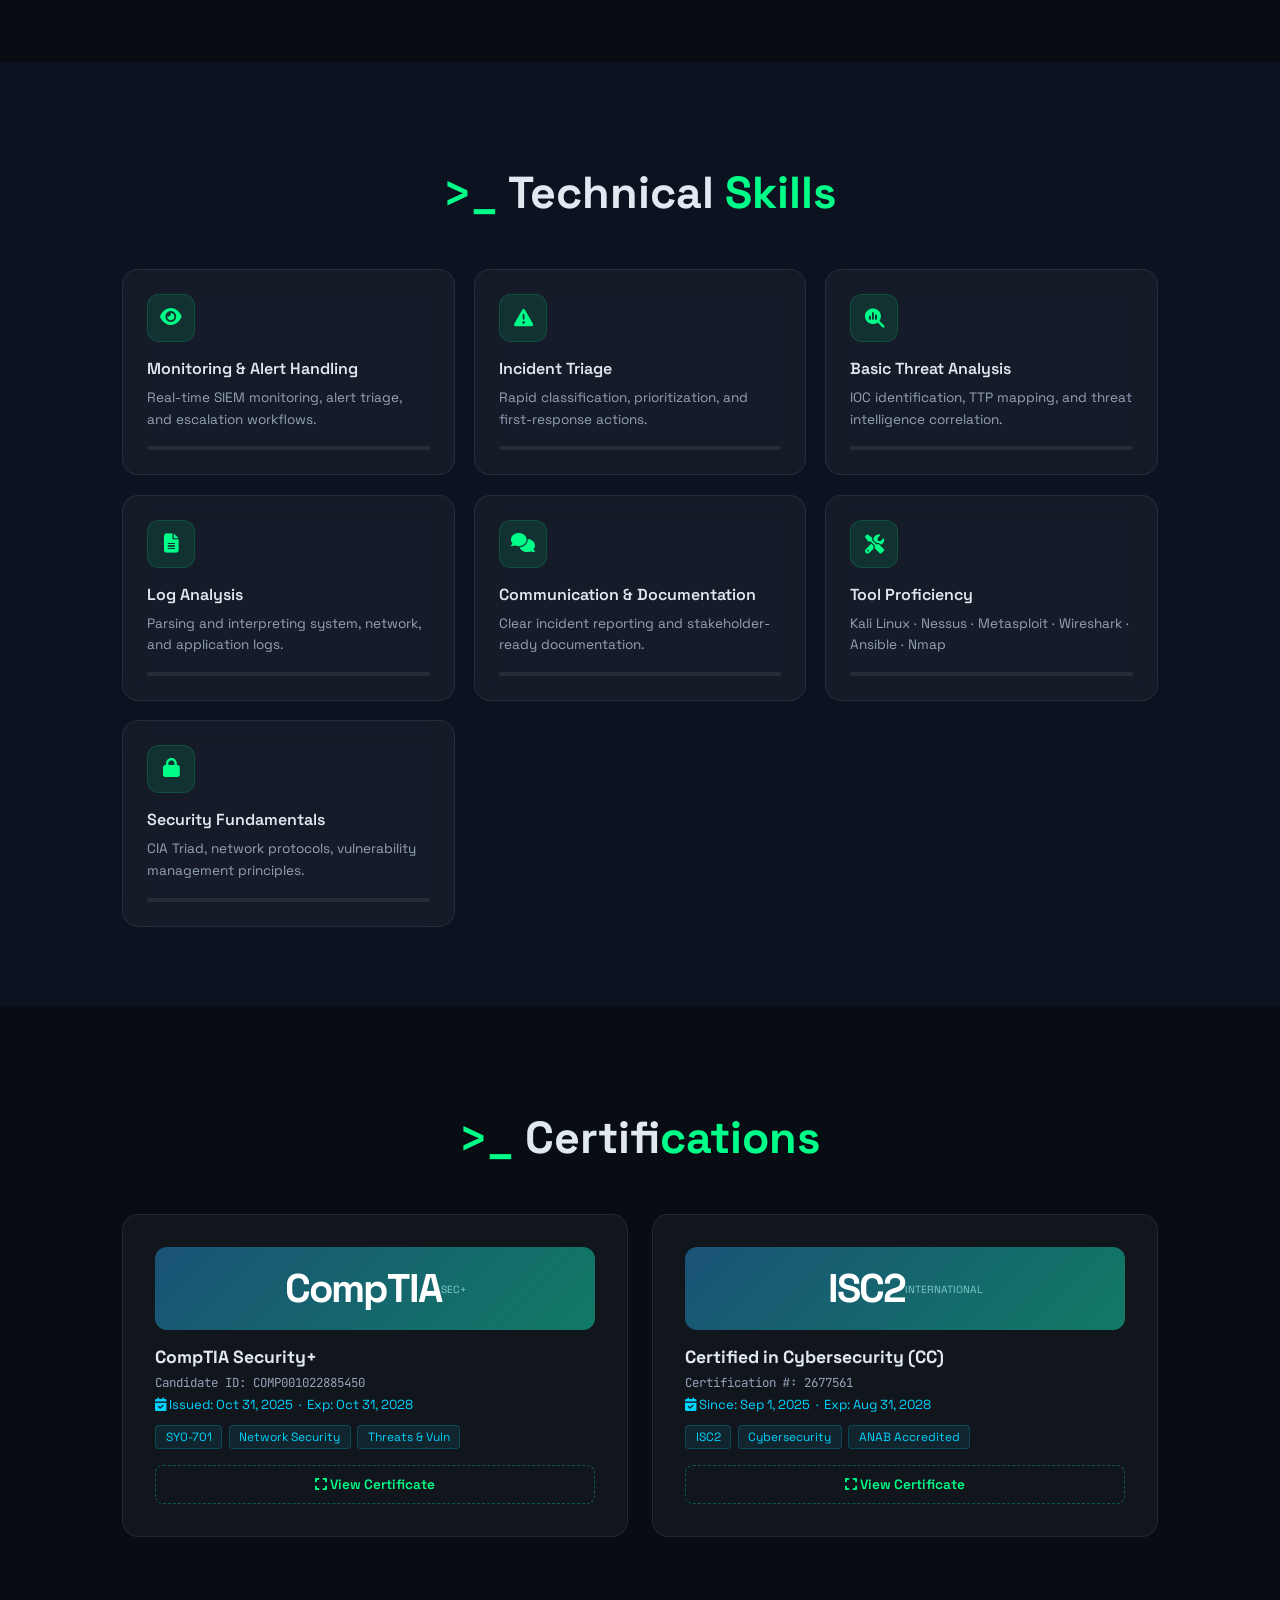
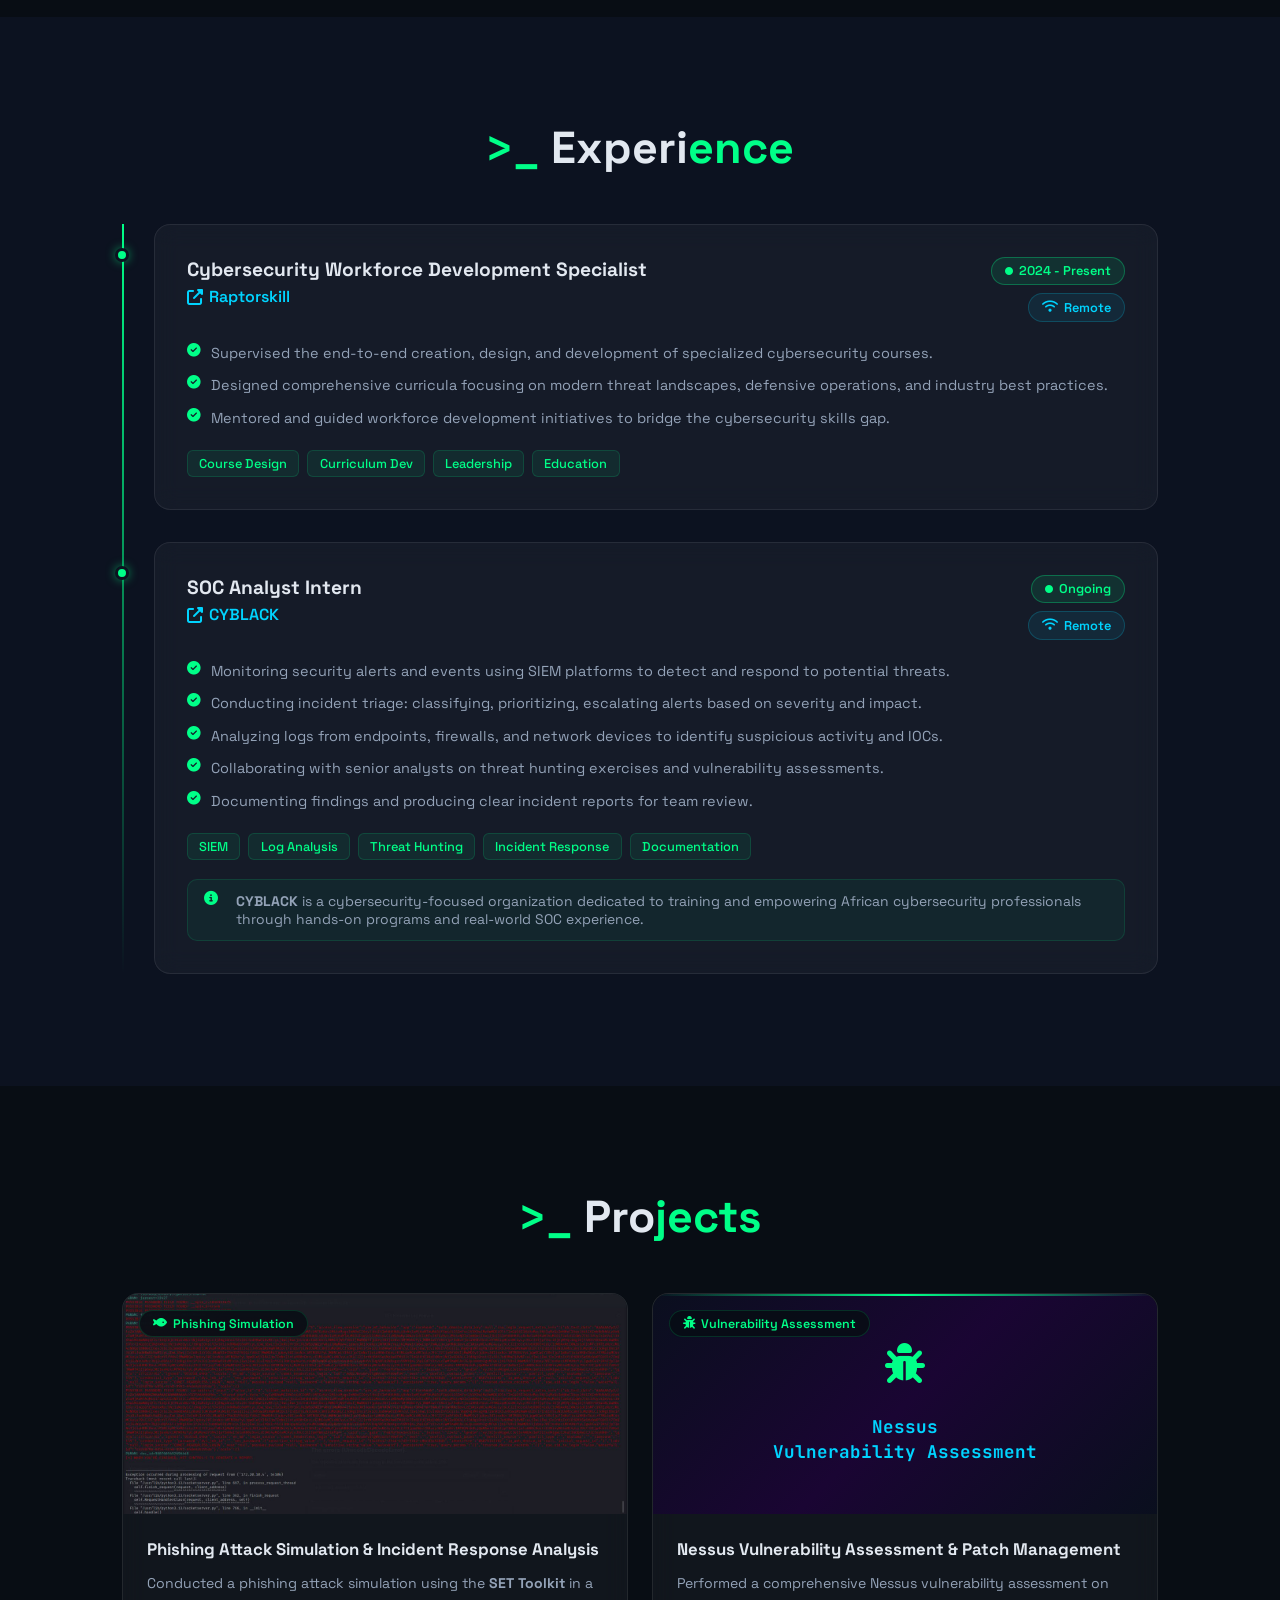
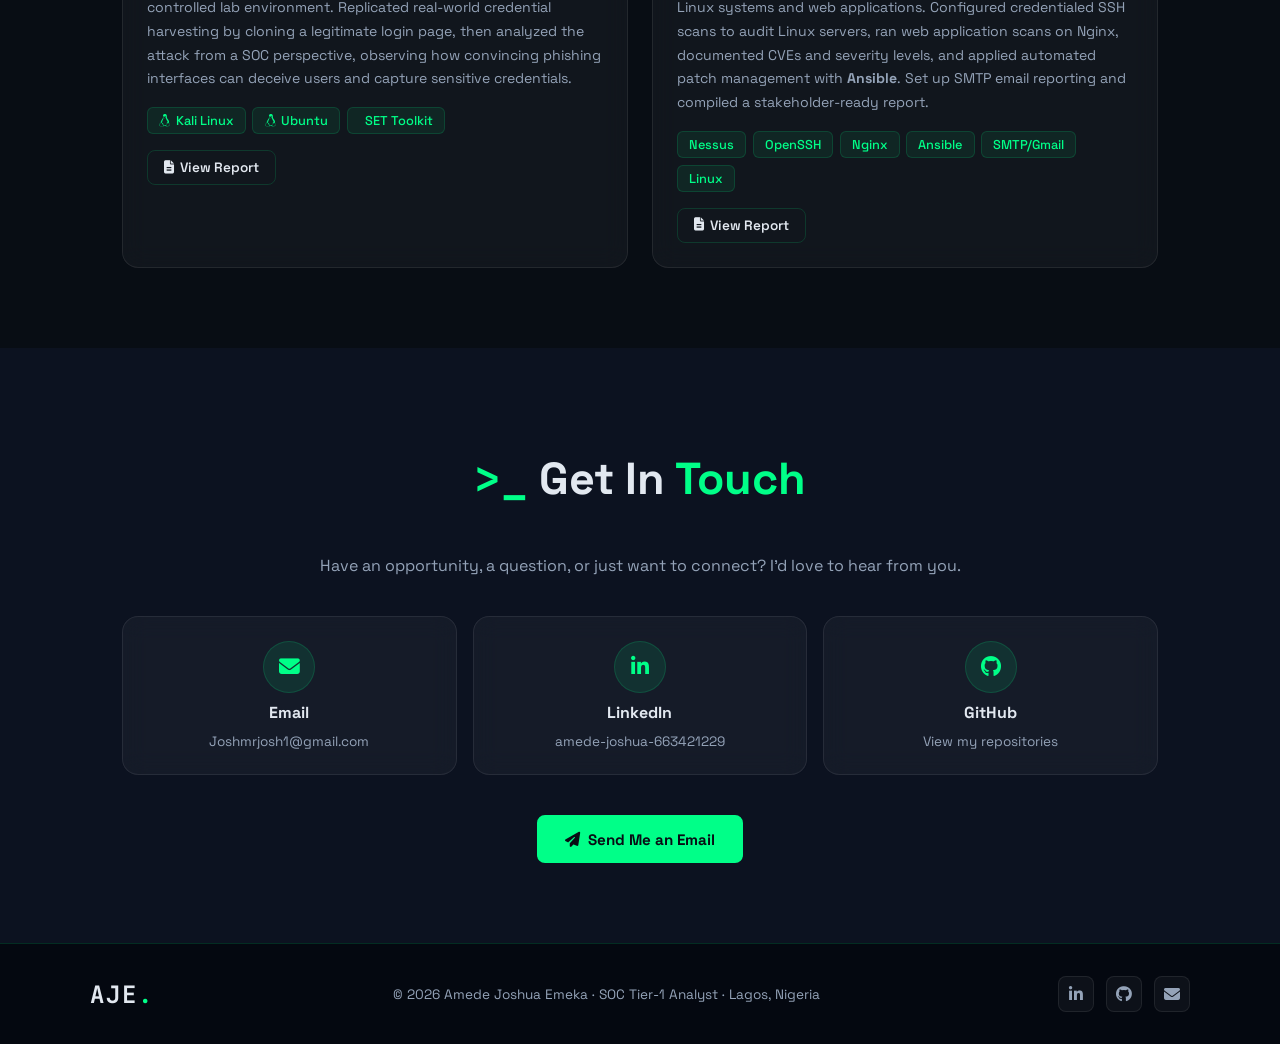
==== commit 3d71d2e4: "Add files via upload" ====
--- a/index.html
+++ b/index.html
@@ -229,6 +229,7 @@
             </div>
             <div class="exp-meta">
               <span class="badge-status pulse"><i class="fas fa-circle"></i> 2024 - Present</span>
+              <span class="badge-remote"><i class="fas fa-wifi"></i> Remote</span>
             </div>
           </div>
           <ul class="exp-list">
